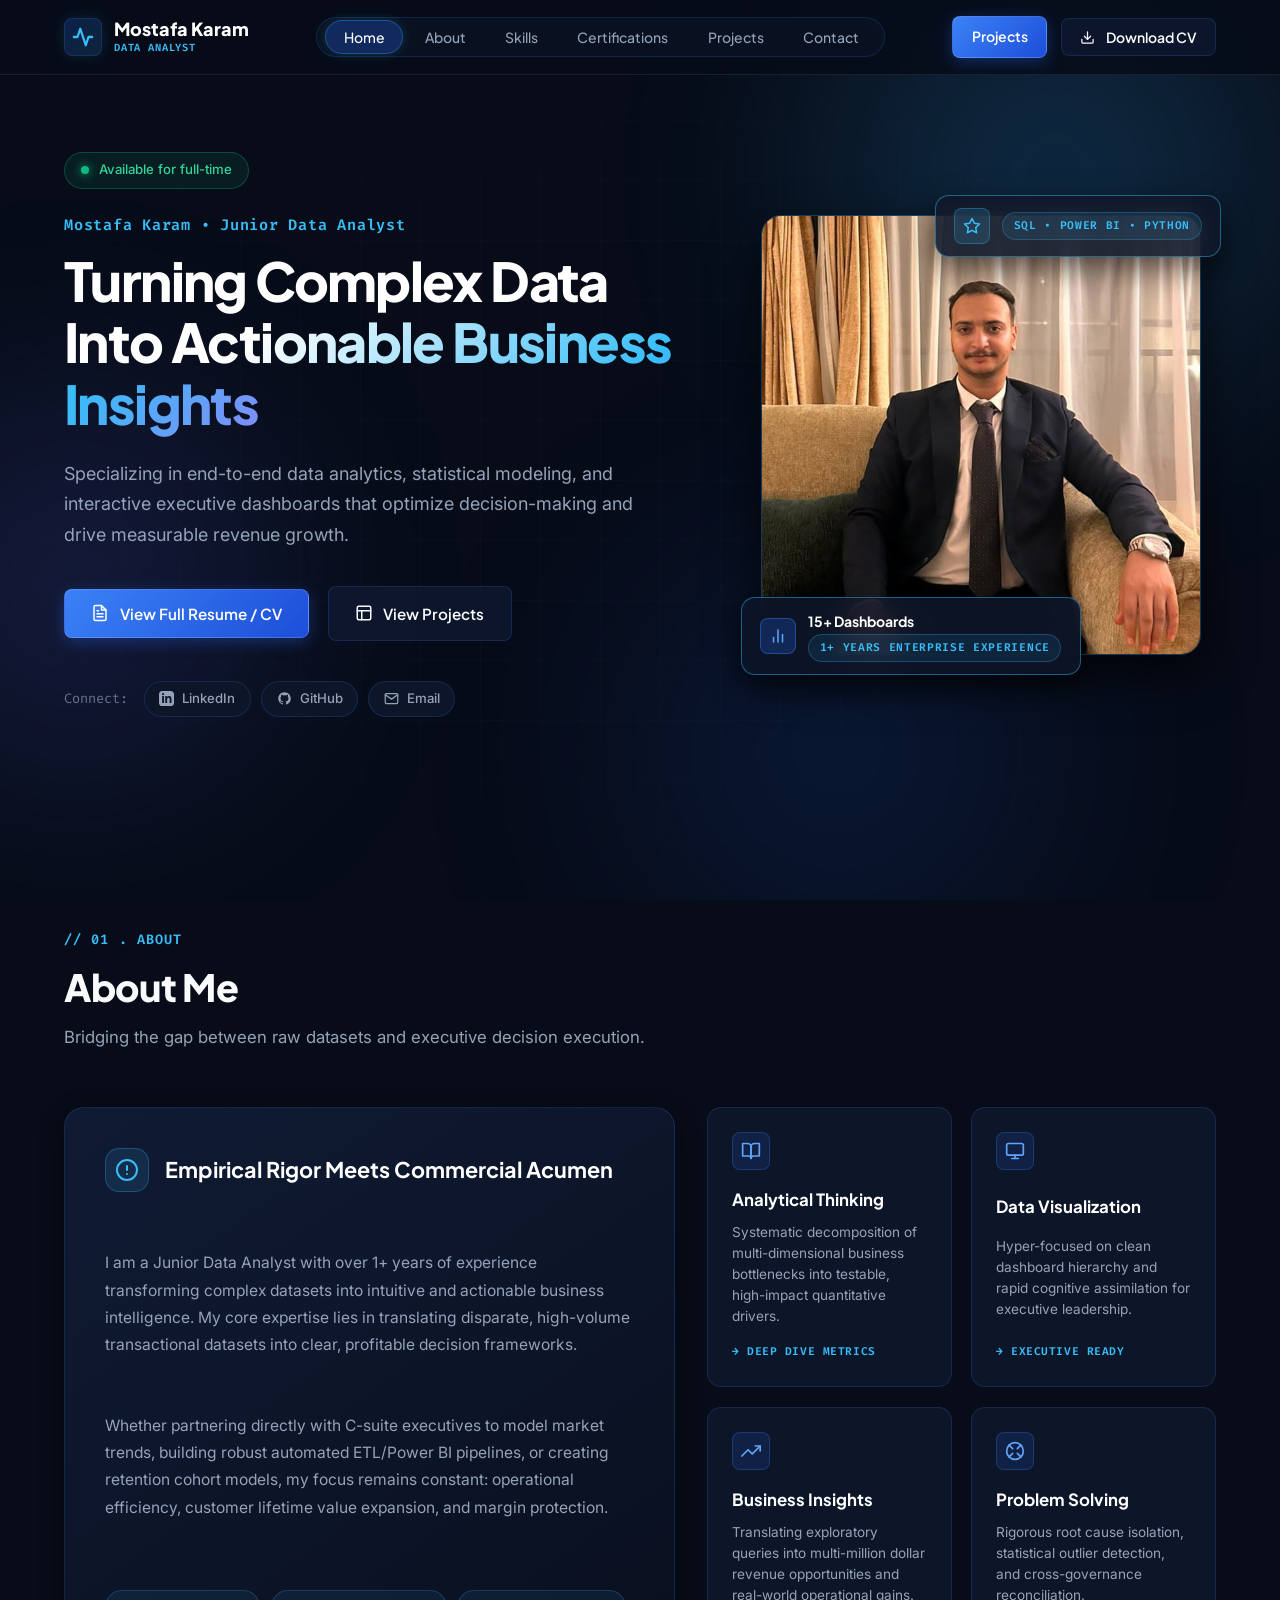
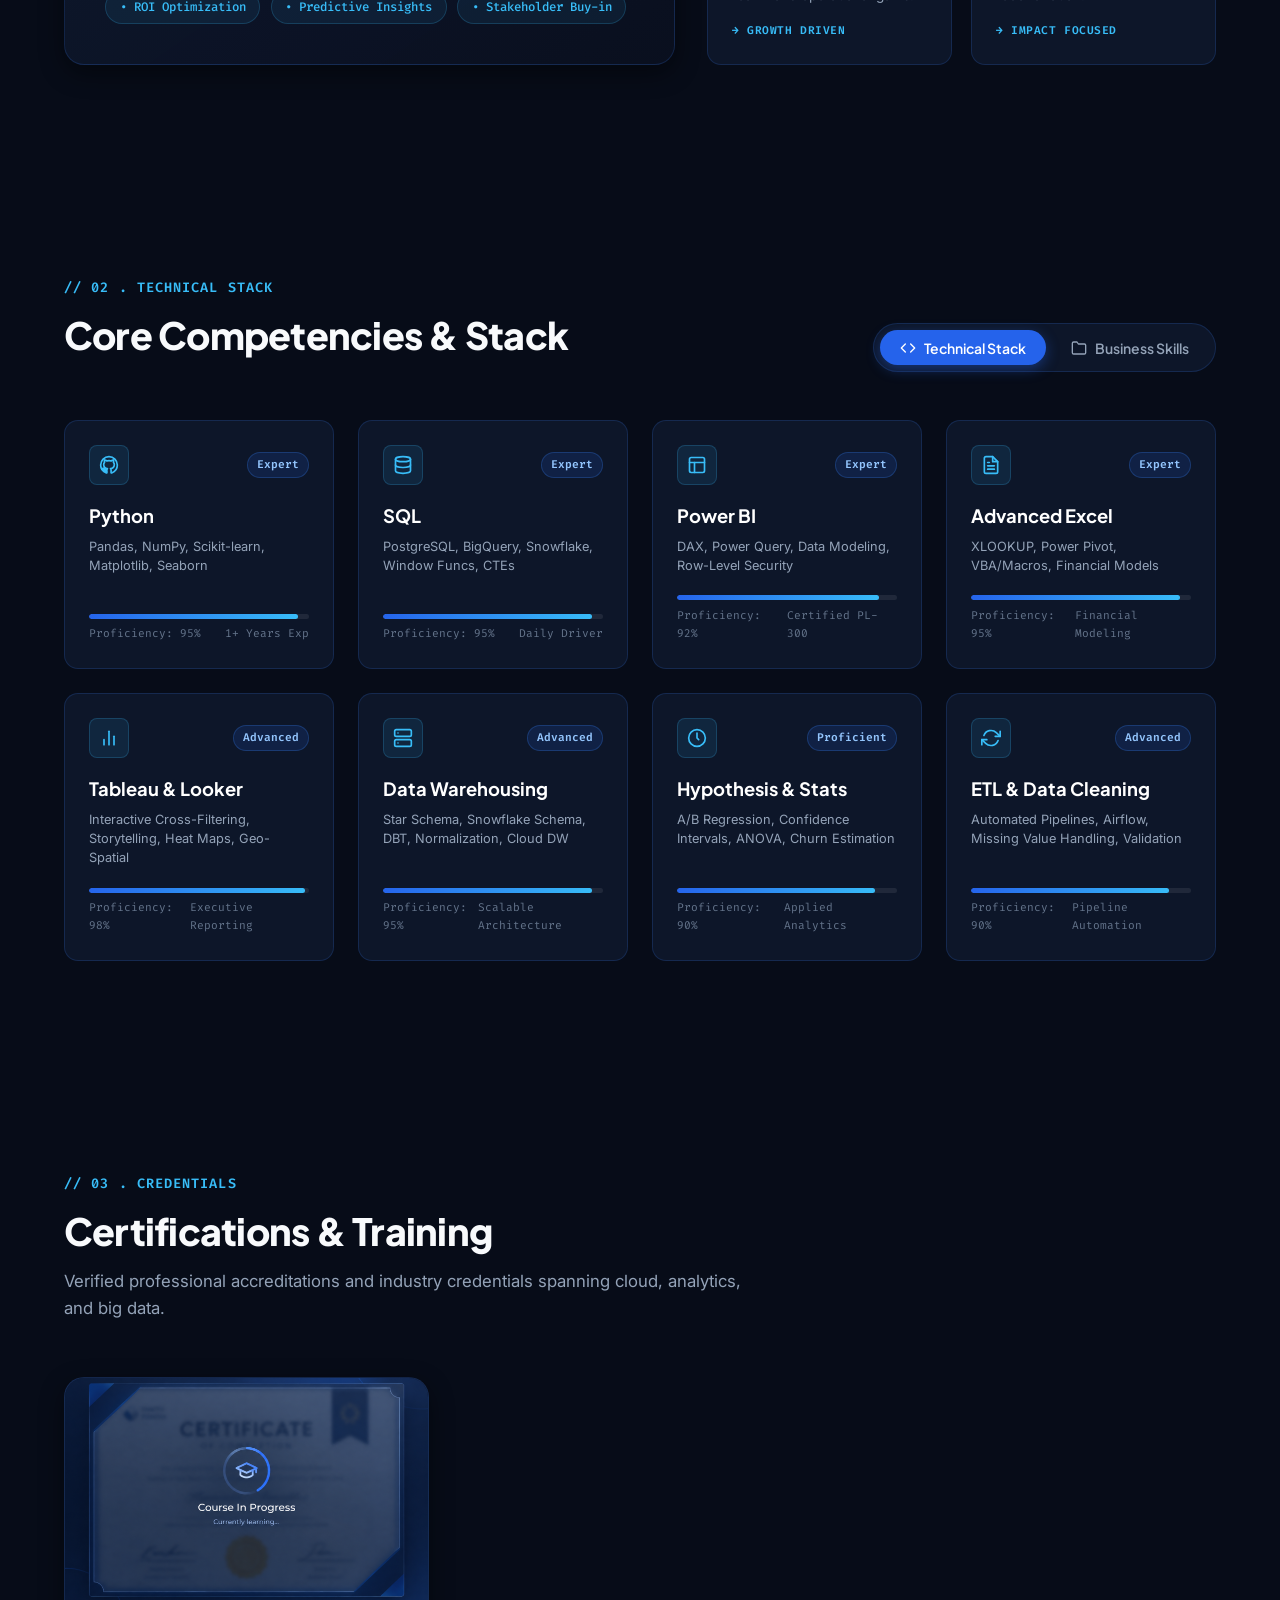
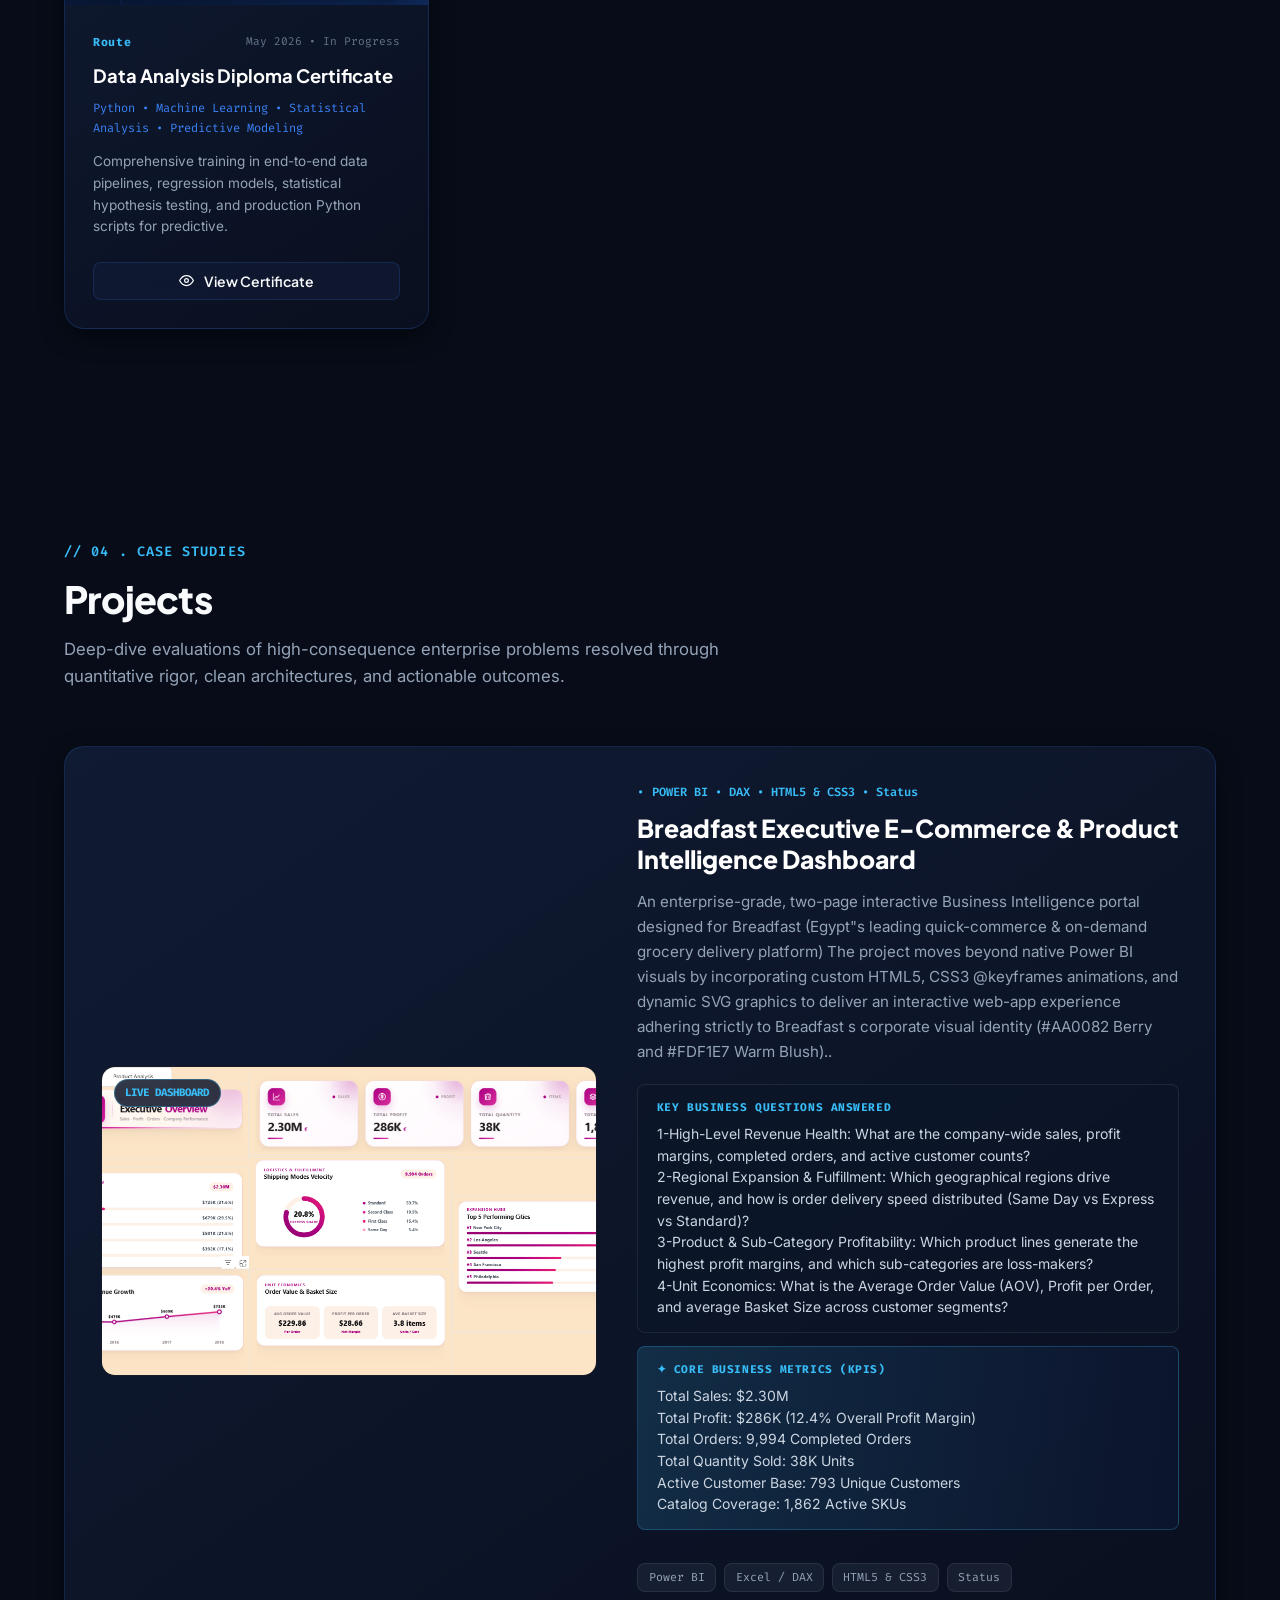
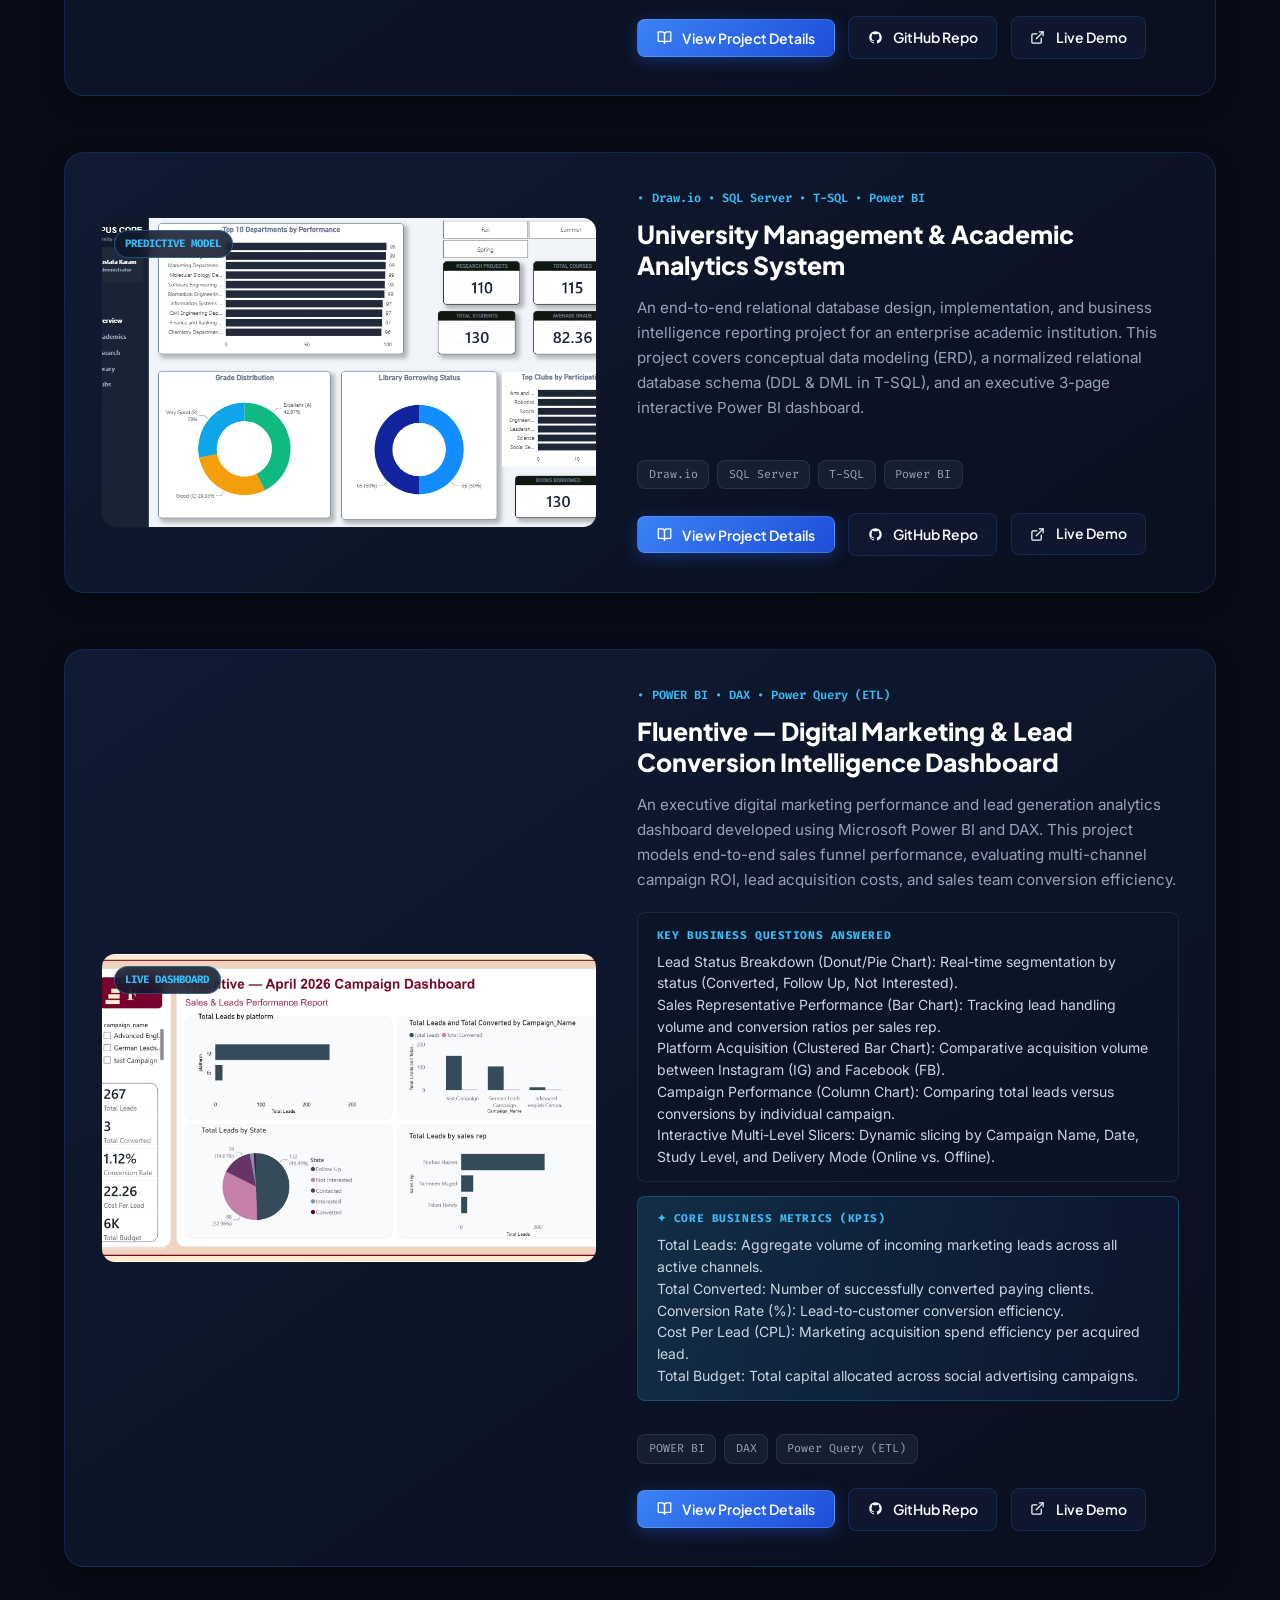
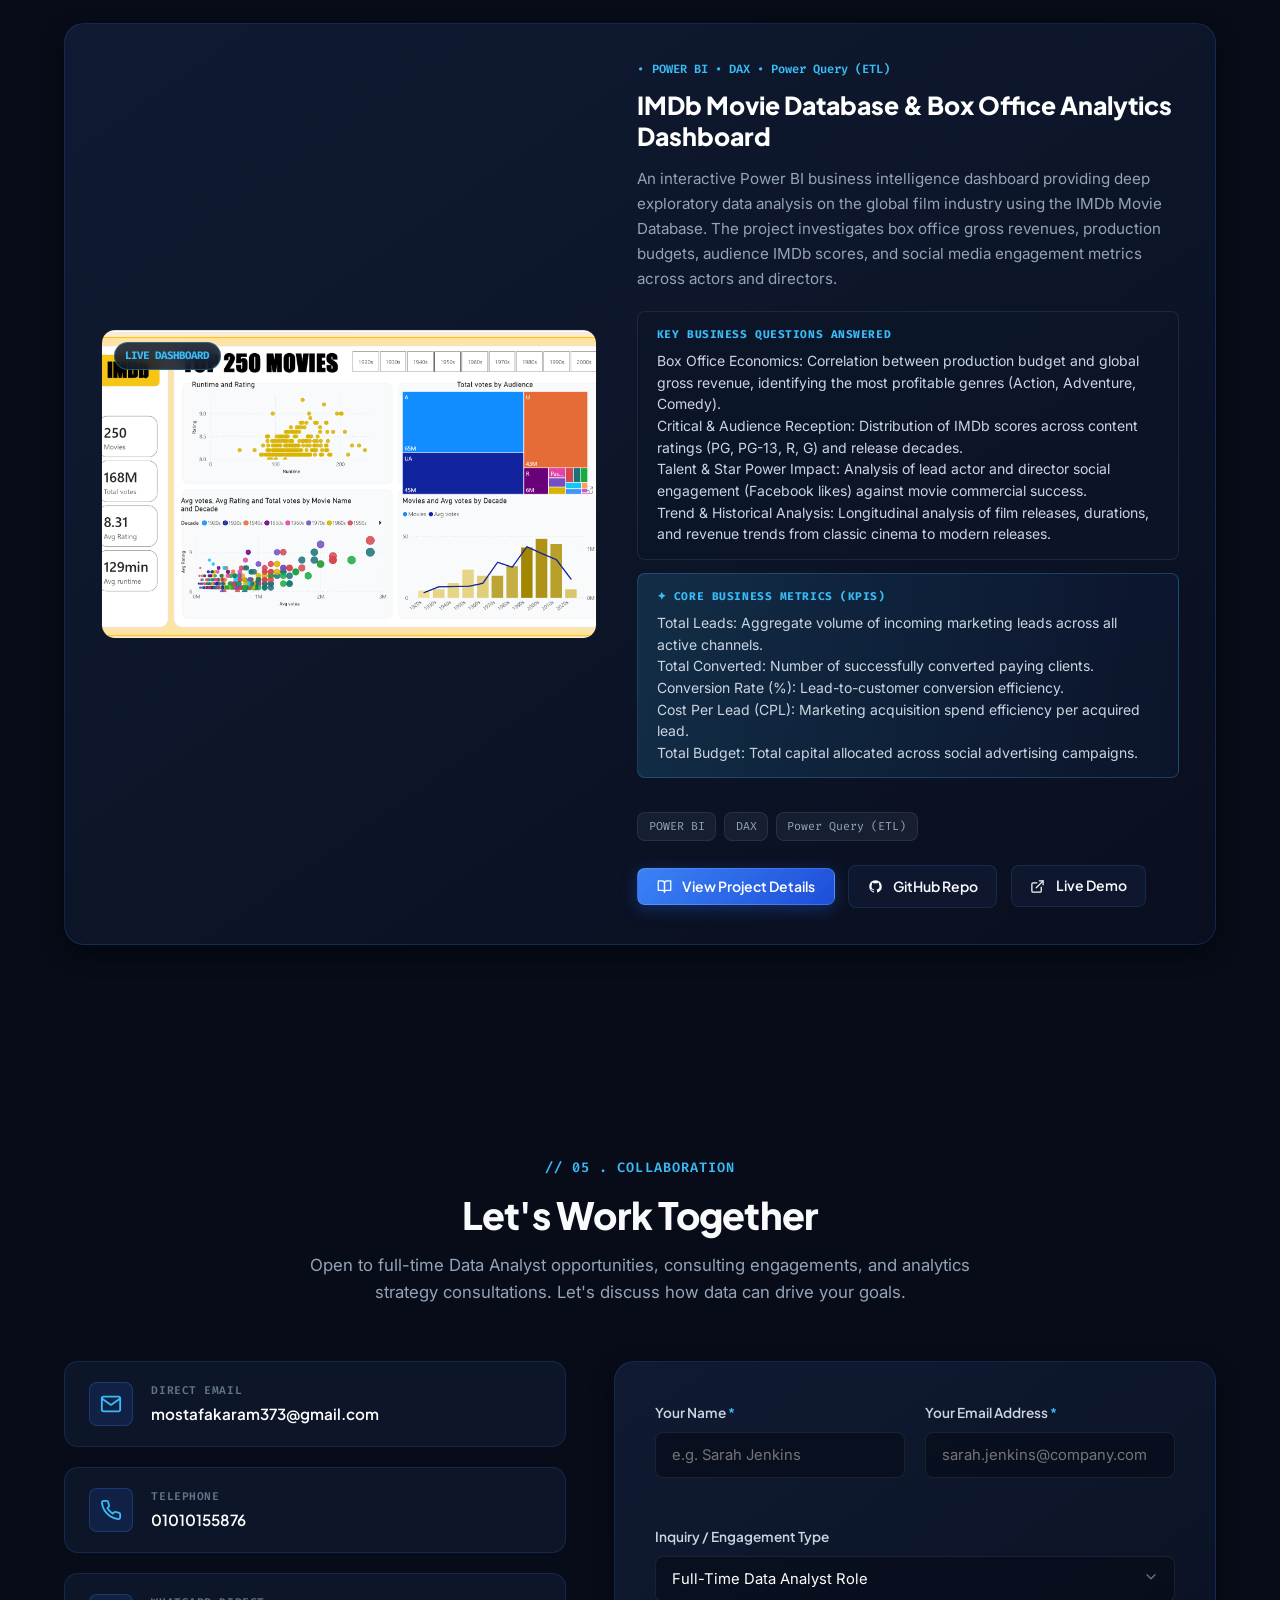
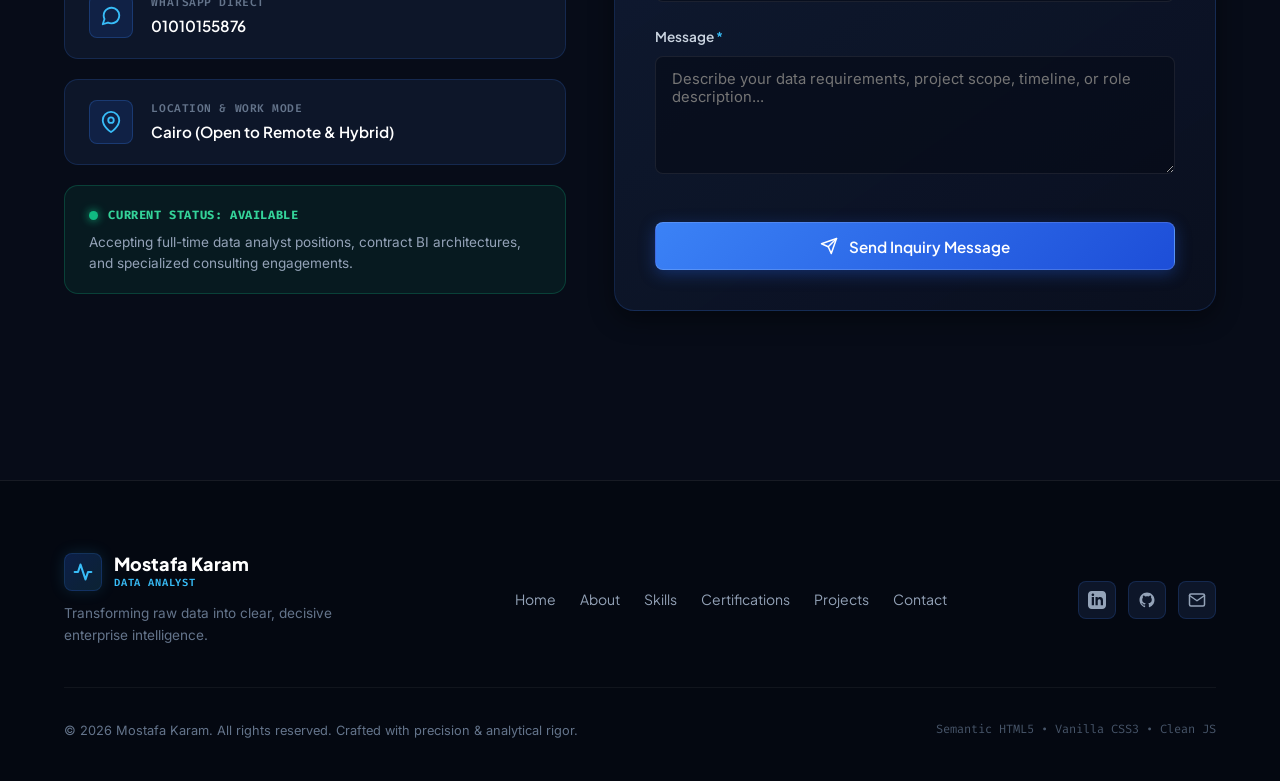
==== index.html @ 948a507c "Add files via upload" ====
<!DOCTYPE html>
<html lang="en">
<head>
  <meta charset="UTF-8">
  <meta name="viewport" content="width=device-width, initial-scale=1.0">
  <title>Mostafa Karam | Junior Data Analyst</title>
  <meta name="description" content="Portfolio of Mostafa Karam, Junior Data Analyst & BI Specialist. Turning complex datasets into actionable business insights, high-impact executive dashboards, and predictive models.">
  
  <!-- Google Fonts: Plus Jakarta Sans, Inter, Fira Code -->
  <link rel="preconnect" href="https://fonts.googleapis.com">
  <link rel="preconnect" href="https://fonts.gstatic.com" crossorigin>
  <link href="https://fonts.googleapis.com/css2?family=Fira+Code:wght@400;500;600&family=Inter:wght@300;400;500;600;700&family=Plus+Jakarta+Sans:wght@400;500;600;700;800&display=swap" rel="stylesheet">
  
  <!-- Main Stylesheet -->
  <link rel="stylesheet" href="style.css">
</head>
<body>

  <!-- Background Ambient Glows & Grid -->
  <div class="ambient-background" aria-hidden="true">
    <div class="glow-orb orb-1"></div>
    <div class="glow-orb orb-2"></div>
    <div class="glow-orb orb-3"></div>
    <div class="grid-overlay"></div>
  </div>

  <!-- Navigation Bar -->
  <header class="header" id="header">
    <div class="container nav-container">
      <a href="#home" class="logo" aria-label="Mostafa Karam Portfolio Home">
        <div class="logo-symbol">
          <svg width="22" height="22" viewBox="0 0 24 24" fill="none" stroke="currentColor" stroke-width="2.5" stroke-linecap="round" stroke-linejoin="round">
            <polyline points="22 12 18 12 15 21 9 3 6 12 2 12"></polyline>
          </svg>
        </div>
        <div class="logo-text">
          <span class="logo-name">Mostafa Karam</span>
          <span class="logo-badge">DATA ANALYST</span>
        </div>
      </a>

      <!-- Desktop Nav Links -->
      <nav class="nav-menu" id="navMenu">
        <ul class="nav-list">
          <li class="nav-item"><a href="#home" class="nav-link active">Home</a></li>
          <li class="nav-item"><a href="#about" class="nav-link">About</a></li>
          <li class="nav-item"><a href="#skills" class="nav-link">Skills</a></li>
          <li class="nav-item"><a href="#certifications" class="nav-link">Certifications</a></li>
          <li class="nav-item"><a href="#projects" class="nav-link">Projects</a></li>
          <li class="nav-item"><a href="#contact" class="nav-link">Contact</a></li>
        </ul>
      </nav>

      <!-- Nav CTA Actions -->
      <div class="nav-actions">
        <a href="#contact" class="btn btn-primary btn-sm">Projects</a>
        <button id="navCvBtn" class="btn btn-glass btn-sm" aria-label="View Resume">
          <svg width="15" height="15" viewBox="0 0 24 24" fill="none" stroke="currentColor" stroke-width="2" stroke-linecap="round" stroke-linejoin="round">
            <path d="M21 15v4a2 2 0 0 1-2 2H5a2 2 0 0 1-2-2v-4"></path>
            <polyline points="7 10 12 15 17 10"></polyline>
            <line x1="12" y1="15" x2="12" y2="3"></line>
          </svg>
          <span>Download CV</span>
        </button>

        <!-- Mobile Hamburger Button -->
        <button class="menu-toggle" id="menuToggle" aria-label="Toggle Navigation Menu">
          <span class="bar"></span>
          <span class="bar"></span>
          <span class="bar"></span>
        </button>
      </div>
    </div>
  </header>

  <main>
    <!-- ==================== HERO SECTION ==================== -->
    <section class="hero section" id="home">
      <div class="container hero-container">
        <!-- Hero Left Content -->
        <div class="hero-content reveal-element">
          <div class="hero-badge">
            <span class="badge-dot"></span>
            <span>Available for full-time</span>
          </div>

          <p class="hero-role">Mostafa Karam &bull; Junior Data Analyst </p>

          <h1 class="hero-title">
            Turning Complex Data Into <span class="gradient-text">Actionable Business Insights</span>
          </h1>

          <p class="hero-desc">
            Specializing in end-to-end data analytics, statistical modeling, and interactive executive dashboards that optimize decision-making and drive measurable revenue growth.
          </p>

          <div class="hero-actions">
            <button class="btn btn-primary" id="heroCvBtn">
              <svg width="18" height="18" viewBox="0 0 24 24" fill="none" stroke="currentColor" stroke-width="2" stroke-linecap="round" stroke-linejoin="round">
                <path d="M14 2H6a2 2 0 0 0-2 2v16a2 2 0 0 0 2 2h12a2 2 0 0 0 2-2V8z"></path>
                <polyline points="14 2 14 8 20 8"></polyline>
                <line x1="16" y1="13" x2="8" y2="13"></line>
                <line x1="16" y1="17" x2="8" y2="17"></line>
                <polyline points="10 9 9 9 8 9"></polyline>
              </svg>
              <span>View Full Resume / CV</span>
            </button>
            <a href="#projects" class="btn btn-glass">
              <svg width="18" height="18" viewBox="0 0 24 24" fill="none" stroke="currentColor" stroke-width="2" stroke-linecap="round" stroke-linejoin="round">
                <rect x="3" y="3" width="18" height="18" rx="2" ry="2"></rect>
                <line x1="3" y1="9" x2="21" y2="9"></line>
                <line x1="9" y1="21" x2="9" y2="9"></line>
              </svg>
              <span>View Projects</span>
            </a>
          </div>

          <div class="hero-social">
            <span class="social-label">Connect:</span>
            <div class="social-pills">
              <a href="https://www.linkedin.com/in/mostafa-karam-9b60a1437?utm_source=share_via&utm_content=profile&utm_medium=member_android" target="_blank" rel="noopener noreferrer" class="social-pill" aria-label="LinkedIn Profile">
                <svg width="15" height="15" viewBox="0 0 24 24" fill="currentColor">
                  <path d="M19 0h-14c-2.761 0-5 2.239-5 5v14c0 2.761 2.239 5 5 5h14c2.762 0 5-2.239 5-5v-14c0-2.761-2.238-5-5-5zm-11 19h-3v-11h3v11zm-1.5-12.268c-.966 0-1.75-.79-1.75-1.764s.784-1.764 1.75-1.764 1.75.79 1.75 1.764-.783 1.764-1.75 1.764zm13.5 12.268h-3v-5.604c0-3.368-4-3.113-4 0v5.604h-3v-11h3v1.765c1.396-2.586 7-2.777 7 2.476v6.759z"/>
                </svg>
                <span>LinkedIn</span>
              </a>
              <a href="https://github.com/mostafakaram893" target="_blank" rel="noopener noreferrer" class="social-pill" aria-label="GitHub Profile">
                <svg width="15" height="15" viewBox="0 0 24 24" fill="currentColor">
                  <path fill-rule="evenodd" clip-rule="evenodd" d="M12 2C6.477 2 2 6.484 2 12.017c0 4.425 2.865 8.18 6.839 9.504.5.092.682-.217.682-.483 0-.237-.008-.868-.013-1.703-2.782.605-3.369-1.343-3.369-1.343-.454-1.158-1.11-1.466-1.11-1.466-.908-.62.069-.608.069-.608 1.003.07 1.53 1.032 1.53 1.032.892 1.53 2.341 1.088 2.91.832.092-.647.35-1.088.636-1.338-2.22-.253-4.555-1.113-4.555-4.951 0-1.093.39-1.988 1.029-2.688-.103-.253-.446-1.272.098-2.65 0 0 .84-.27 2.75 1.026A9.564 9.564 0 0112 6.844c.85.004 1.705.115 2.504.337 1.909-1.296 2.747-1.027 2.747-1.027.546 1.379.202 2.398.1 2.651.64.7 1.028 1.595 1.028 2.688 0 3.848-2.339 4.695-4.566 4.943.359.309.678.92.678 1.855 0 1.338-.012 2.419-.012 2.747 0 .268.18.58.688.482A10.019 10.019 0 0022 12.017C22 6.484 17.522 2 12 2z"/>
                </svg>
                <span>GitHub</span>
              </a>
              <a href="mostafakaram373@gmail.com" class="social-pill" aria-label="Send Email">
                <svg width="15" height="15" viewBox="0 0 24 24" fill="none" stroke="currentColor" stroke-width="2" stroke-linecap="round" stroke-linejoin="round">
                  <path d="M4 4h16c1.1 0 2 .9 2 2v12c0 1.1-.9 2-2 2H4c-1.1 0-2-.9-2-2V6c0-1.1.9-2 2-2z"></path>
                  <polyline points="22,6 12,13 2,6"></polyline>
                </svg>
                <span>Email</span>
              </a>
            </div>
          </div>
        </div>

        <!-- Hero Right Visual -->
        <div class="hero-visual reveal-element delay-1">
          <div class="image-wrapper">
            <div class="image-glow"></div>
            <img src="./assets/images/profile.jpeg" alt="Mostafa Karam - Junior Data Analyst" class="hero-photo" loading="eager">
            
            <!-- Floating Pill Badge 1 (Top-Right) -->
            <div class="floating-badge badge-top-right">
              <div class="badge-icon">
                <svg width="18" height="18" viewBox="0 0 24 24" fill="none" stroke="currentColor" stroke-width="2" stroke-linecap="round" stroke-linejoin="round">
                  <polygon points="12 2 15.09 8.26 22 9.27 17 14.14 18.18 21.02 12 17.77 5.82 21.02 7 14.14 2 9.27 8.91 8.26 12 2"></polygon>
                </svg>
              </div>
              <div class="badge-text">
                <span class="badge-tag">SQL &bull; POWER BI &bull; PYTHON</span>
              </div>
            </div>

            <!-- Floating Pill Badge 2 (Bottom-Left) -->
            <div class="floating-badge badge-bottom-left">
              <div class="badge-icon blue-glow">
                <svg width="18" height="18" viewBox="0 0 24 24" fill="none" stroke="currentColor" stroke-width="2" stroke-linecap="round" stroke-linejoin="round">
                  <line x1="18" y1="20" x2="18" y2="10"></line>
                  <line x1="12" y1="20" x2="12" y2="4"></line>
                  <line x1="6" y1="20" x2="6" y2="14"></line>
                </svg>
              </div>
              <div class="badge-text">
                <span class="badge-val">15+ Dashboards</span>
                <span class="badge-tag">1+ Years Enterprise Experience</span>
              </div>
            </div>
          </div>
        </div>
      </div>
    </section>

    <!-- ==================== ABOUT SECTION ==================== -->
    <section class="about section" id="about">
      <div class="container">
        <!-- Section Header -->
        <div class="section-header reveal-element">
          <span class="section-tag">// 01 . ABOUT</span>
          <h2 class="section-title">About Me</h2>
          <p class="section-subtitle">Bridging the gap between raw datasets and executive decision execution.</p>
        </div>

        <div class="about-grid">
          <!-- Main Narrative Feature Card -->
          <div class="about-card main-about-card reveal-element">
            <div class="card-icon-header">
              <div class="icon-box">
                <svg width="24" height="24" viewBox="0 0 24 24" fill="none" stroke="currentColor" stroke-width="2" stroke-linecap="round" stroke-linejoin="round">
                  <circle cx="12" cy="12" r="10"></circle>
                  <line x1="12" y1="8" x2="12" y2="12"></line>
                  <line x1="12" y1="16" x2="12.01" y2="16"></line>
                </svg>
              </div>
              <h3 class="card-title">Empirical Rigor Meets Commercial Acumen</h3>
            </div>
            
            <p class="about-text">
              I am a Junior Data Analyst with over 1+ years of experience transforming complex datasets into intuitive and actionable business intelligence. My core expertise lies in translating disparate, high-volume transactional datasets into clear, profitable decision frameworks.
            </p>
            <p class="about-text">
              Whether partnering directly with C-suite executives to model market trends, building robust automated ETL/Power BI pipelines, or creating retention cohort models, my focus remains constant: operational efficiency, customer lifetime value expansion, and margin protection.
            </p>

            <div class="pill-tags-row">
              <span class="mini-pill">&bull; ROI Optimization</span>
              <span class="mini-pill">&bull; Predictive Insights</span>
              <span class="mini-pill">&bull; Stakeholder Buy-in</span>
            </div>
          </div>

          <!-- 4 Pillars Compact Cards (2x2 Grid) -->
          <div class="pillars-grid">
            <!-- Pillar 1 -->
            <div class="about-pillar-card reveal-element delay-1">
              <div class="pillar-icon">
                <svg width="20" height="20" viewBox="0 0 24 24" fill="none" stroke="currentColor" stroke-width="2" stroke-linecap="round" stroke-linejoin="round">
                  <path d="M2 3h6a4 4 0 0 1 4 4v14a3 3 0 0 0-3-3H2z"></path>
                  <path d="M22 3h-6a4 4 0 0 0-4 4v14a3 3 0 0 1 3-3h7z"></path>
                </svg>
              </div>
              <h4 class="pillar-title">Analytical Thinking</h4>
              <p class="pillar-desc">Systematic decomposition of multi-dimensional business bottlenecks into testable, high-impact quantitative drivers.</p>
              <span class="pillar-footer">&rarr; DEEP DIVE METRICS</span>
            </div>

            <!-- Pillar 2 -->
            <div class="about-pillar-card reveal-element delay-2">
              <div class="pillar-icon">
                <svg width="20" height="20" viewBox="0 0 24 24" fill="none" stroke="currentColor" stroke-width="2" stroke-linecap="round" stroke-linejoin="round">
                  <rect x="2" y="3" width="20" height="14" rx="2" ry="2"></rect>
                  <line x1="8" y1="21" x2="16" y2="21"></line>
                  <line x1="12" y1="17" x2="12" y2="21"></line>
                </svg>
              </div>
              <h4 class="pillar-title">Data Visualization</h4>
              <p class="pillar-desc">Hyper-focused on clean dashboard hierarchy and rapid cognitive assimilation for executive leadership.</p>
              <span class="pillar-footer">&rarr; EXECUTIVE READY</span>
            </div>

            <!-- Pillar 3 -->
            <div class="about-pillar-card reveal-element delay-1">
              <div class="pillar-icon">
                <svg width="20" height="20" viewBox="0 0 24 24" fill="none" stroke="currentColor" stroke-width="2" stroke-linecap="round" stroke-linejoin="round">
                  <polyline points="23 6 13.5 15.5 8.5 10.5 1 18"></polyline>
                  <polyline points="17 6 23 6 23 12"></polyline>
                </svg>
              </div>
              <h4 class="pillar-title">Business Insights</h4>
              <p class="pillar-desc">Translating exploratory queries into multi-million dollar revenue opportunities and real-world operational gains.</p>
              <span class="pillar-footer">&rarr; GROWTH DRIVEN</span>
            </div>

            <!-- Pillar 4 -->
            <div class="about-pillar-card reveal-element delay-2">
              <div class="pillar-icon">
                <svg width="20" height="20" viewBox="0 0 24 24" fill="none" stroke="currentColor" stroke-width="2" stroke-linecap="round" stroke-linejoin="round">
                  <circle cx="12" cy="12" r="10"></circle>
                  <path d="m4.93 4.93 4.24 4.24"></path>
                  <path d="m14.83 9.17 4.24-4.24"></path>
                  <path d="m14.83 14.83 4.24 4.24"></path>
                  <path d="m9.17 14.83-4.24 4.24"></path>
                </svg>
              </div>
              <h4 class="pillar-title">Problem Solving</h4>
              <p class="pillar-desc">Rigorous root cause isolation, statistical outlier detection, and cross-governance reconciliation.</p>
              <span class="pillar-footer">&rarr; IMPACT FOCUSED</span>
            </div>
          </div>
        </div>
      </div>
    </section>

    <!-- ==================== SKILLS & STACK SECTION ==================== -->
    <section class="skills section" id="skills">
      <div class="container">
        <!-- Section Header with Toggle Tabs -->
        <div class="skills-header-row reveal-element">
          <div class="section-header-left">
            <span class="section-tag">// 02 . TECHNICAL STACK</span>
            <h2 class="section-title">Core Competencies &amp; Stack</h2>
          </div>

          <!-- Interactive Tab Controls -->
          <div class="skill-tabs-container">
            <button class="skill-tab active" id="tabTechnical" data-tab="technical">
              <svg width="16" height="16" viewBox="0 0 24 24" fill="none" stroke="currentColor" stroke-width="2" stroke-linecap="round" stroke-linejoin="round">
                <polyline points="16 18 22 12 16 6"></polyline>
                <polyline points="8 6 2 12 8 18"></polyline>
              </svg>
              <span>Technical Stack</span>
            </button>
            <button class="skill-tab" id="tabBusiness" data-tab="business">
              <svg width="16" height="16" viewBox="0 0 24 24" fill="none" stroke="currentColor" stroke-width="2" stroke-linecap="round" stroke-linejoin="round">
                <path d="M22 19a2 2 0 0 1-2 2H4a2 2 0 0 1-2-2V5a2 2 0 0 1 2-2h5l2 3h9a2 2 0 0 1 2 2z"></path>
              </svg>
              <span>Business Skills</span>
            </button>
          </div>
        </div>

        <!-- Dynamic Skills Grid (Rendered via JS for easy editing) -->
        <div class="skills-grid" id="skillsContainer">
          <!-- Populated by script.js -->
        </div>
      </div>
    </section>

    <!-- ==================== CERTIFICATIONS SECTION ==================== -->
    <section class="certifications section" id="certifications">
      <div class="container">
        <!-- Section Header -->
        <div class="section-header reveal-element">
          <span class="section-tag">// 03 . CREDENTIALS</span>
          <h2 class="section-title">Certifications &amp; Training</h2>
          <p class="section-subtitle">Verified professional accreditations and industry credentials spanning cloud, analytics, and big data.</p>
        </div>

        <!-- 3 Certifications Cards Grid -->
        <div class="certs-grid" id="certsContainer">
          <!-- Populated by script.js -->
        </div>
      </div>
    </section>

    <!-- ==================== PROJECTS SECTION ==================== -->
    <section class="projects section" id="projects">
      <div class="container">
        <!-- Section Header -->
        <div class="section-header reveal-element">
          <span class="section-tag">// 04 . CASE STUDIES</span>
          <h2 class="section-title">Projects</h2>
          <p class="section-subtitle">Deep-dive evaluations of high-consequence enterprise problems resolved through quantitative rigor, clean architectures, and actionable outcomes.</p>
        </div>

        <!-- Stacked Case Studies List -->
        <div class="projects-list" id="projectsContainer">
          <!-- Populated by script.js -->
        </div>
      </div>
    </section>

    <!-- ==================== CONTACT SECTION ==================== -->
    <section class="contact section" id="contact">
      <div class="container">
        <!-- Section Header -->
        <div class="section-header reveal-element text-center">
          <span class="section-tag">// 05 . COLLABORATION</span>
          <h2 class="section-title">Let's Work Together</h2>
          <p class="section-subtitle">Open to full-time Data Analyst opportunities, consulting engagements, and analytics strategy consultations. Let's discuss how data can drive your goals.</p>
        </div>

        <div class="contact-layout">
          <!-- Left Contact Info Cards -->
          <div class="contact-info-col reveal-element">
            <!-- Direct Email -->
            <a href="mostafakaram373@gmail.com." class="contact-info-card">
              <div class="contact-card-icon">
                <svg width="22" height="22" viewBox="0 0 24 24" fill="none" stroke="currentColor" stroke-width="2" stroke-linecap="round" stroke-linejoin="round">
                  <path d="M4 4h16c1.1 0 2 .9 2 2v12c0 1.1-.9 2-2 2H4c-1.1 0-2-.9-2-2V6c0-1.1.9-2 2-2z"></path>
                  <polyline points="22,6 12,13 2,6"></polyline>
                </svg>
              </div>
              <div class="contact-card-details">
                <span class="contact-card-label">DIRECT EMAIL</span>
                <span class="contact-card-val">mostafakaram373@gmail.com</span>
              </div>
            </a>

            <!-- Phone -->
            <a href="tel:01010155876" class="contact-info-card">
              <div class="contact-card-icon">
                <svg width="22" height="22" viewBox="0 0 24 24" fill="none" stroke="currentColor" stroke-width="2" stroke-linecap="round" stroke-linejoin="round">
                  <path d="M22 16.92v3a2 2 0 0 1-2.18 2 19.79 19.79 0 0 1-8.63-3.07 19.5 19.5 0 0 1-6-6 19.79 19.79 0 0 1-3.07-8.67A2 2 0 0 1 4.11 2h3a2 2 0 0 1 2 1.72 12.84 12.84 0 0 0 .7 2.81 2 2 0 0 1-.45 2.11L8.09 9.91a16 16 0 0 0 6 6l1.27-1.27a2 2 0 0 1 2.11-.45 12.84 12.84 0 0 0 2.81.7A2 2 0 0 1 22 16.92z"></path>
                </svg>
              </div>
              <div class="contact-card-details">
                <span class="contact-card-label">TELEPHONE</span>
                <span class="contact-card-val">01010155876</span>
              </div>
            </a>

            <!-- WhatsApp -->
            <a href="https://wa.me/01010155876" target="_blank" rel="noopener noreferrer" class="contact-info-card">
              <div class="contact-card-icon">
                <svg width="22" height="22" viewBox="0 0 24 24" fill="none" stroke="currentColor" stroke-width="2" stroke-linecap="round" stroke-linejoin="round">
                  <path d="M21 11.5a8.38 8.38 0 0 1-.9 3.8 8.5 8.5 0 0 1-7.6 4.7 8.38 8.38 0 0 1-3.8-.9L3 21l1.9-5.7a8.38 8.38 0 0 1-.9-3.8 8.5 8.5 0 0 1 4.7-7.6 8.38 8.38 0 0 1 3.8-.9h.5a8.48 8.48 0 0 1 8 8v.5z"></path>
                </svg>
              </div>
              <div class="contact-card-details">
                <span class="contact-card-label">WHATSAPP DIRECT</span>
                <span class="contact-card-val">01010155876</span>
              </div>
            </a>

            <!-- Location -->
            <div class="contact-info-card">
              <div class="contact-card-icon">
                <svg width="22" height="22" viewBox="0 0 24 24" fill="none" stroke="currentColor" stroke-width="2" stroke-linecap="round" stroke-linejoin="round">
                  <path d="M21 10c0 7-9 13-9 13s-9-6-9-13a9 9 0 0 1 18 0z"></path>
                  <circle cx="12" cy="10" r="3"></circle>
                </svg>
              </div>
              <div class="contact-card-details">
                <span class="contact-card-label">LOCATION &amp; WORK MODE</span>
                <span class="contact-card-val">Cairo (Open to Remote &amp; Hybrid)</span>
              </div>
            </div>

            <!-- Availability Status Card -->
            <div class="availability-card">
              <div class="avail-status">
                <span class="status-indicator-dot"></span>
                <span class="avail-title">CURRENT STATUS: AVAILABLE</span>
              </div>
              <p class="avail-desc">Accepting full-time data analyst positions, contract BI architectures, and specialized consulting engagements.</p>
            </div>
          </div>

          <!-- Right Contact Form -->
          <div class="contact-form-col reveal-element delay-1">
            <form id="contactForm" class="contact-form" novalidate>
              <div class="form-row">
                <div class="form-group">
                  <label for="userName">Your Name <span class="req">*</span></label>
                  <input type="text" id="userName" name="name" class="form-control" placeholder="e.g. Sarah Jenkins" required>
                  <span class="form-error" id="nameError"></span>
                </div>
                <div class="form-group">
                  <label for="userEmail">Your Email Address <span class="req">*</span></label>
                  <input type="email" id="userEmail" name="email" class="form-control" placeholder="sarah.jenkins@company.com" required>
                  <span class="form-error" id="emailError"></span>
                </div>
              </div>

              <div class="form-group">
                <label for="inquiryType">Inquiry / Engagement Type</label>
                <div class="select-wrapper">
                  <select id="inquiryType" name="inquiryType" class="form-control">
                    <option value="Full-Time Employment">Full-Time Data Analyst Role</option>
                    <option value="BI Dashboard Project">BI Dashboard &amp; Reporting Project</option>
                    <option value="Contract Consulting">Analytics Consulting &amp; Modeling</option>
                    <option value="Data Pipeline Audit">ETL / SQL Pipeline Optimization</option>
                    <option value="Other Inquiry">Other Inquiry</option>
                  </select>
                  <div class="select-arrow">
                    <svg width="16" height="16" viewBox="0 0 24 24" fill="none" stroke="currentColor" stroke-width="2" stroke-linecap="round" stroke-linejoin="round">
                      <polyline points="6 9 12 15 18 9"></polyline>
                    </svg>
                  </div>
                </div>
              </div>

              <div class="form-group">
                <label for="userMessage">Message <span class="req">*</span></label>
                <textarea id="userMessage" name="message" rows="5" class="form-control" placeholder="Describe your data requirements, project scope, timeline, or role description..." required></textarea>
                <span class="form-error" id="messageError"></span>
              </div>

              <button type="submit" class="btn btn-primary btn-block" id="submitBtn">
                <svg width="18" height="18" viewBox="0 0 24 24" fill="none" stroke="currentColor" stroke-width="2" stroke-linecap="round" stroke-linejoin="round">
                  <line x1="22" y1="2" x2="11" y2="13"></line>
                  <polygon points="22 2 15 22 11 13 2 9 22 2"></polygon>
                </svg>
                <span>Send Inquiry Message</span>
              </button>
            </form>
          </div>
        </div>
      </div>
    </section>
  </main>

  <!-- ==================== FOOTER ==================== -->
  <footer class="footer">
    <div class="container footer-container">
      <div class="footer-top">
        <div class="footer-brand">
          <a href="#home" class="logo">
            <div class="logo-symbol">
              <svg width="20" height="20" viewBox="0 0 24 24" fill="none" stroke="currentColor" stroke-width="2.5" stroke-linecap="round" stroke-linejoin="round">
                <polyline points="22 12 18 12 15 21 9 3 6 12 2 12"></polyline>
              </svg>
            </div>
            <div class="logo-text">
              <span class="logo-name">Mostafa Karam</span>
              <span class="logo-badge">DATA ANALYST</span>
            </div>
          </a>
          <p class="footer-tagline">Transforming raw data into clear, decisive enterprise intelligence.</p>
        </div>

        <nav class="footer-nav">
          <a href="#home">Home</a>
          <a href="#about">About</a>
          <a href="#skills">Skills</a>
          <a href="#certifications">Certifications</a>
          <a href="#projects">Projects</a>
          <a href="#contact">Contact</a>
        </nav>

        <div class="footer-social">
          <a href="https://www.linkedin.com/in/mostafa-karam-9b60a1437?utm_source=share_via&utm_content=profile&utm_medium=member_android" target="_blank" rel="noopener noreferrer" class="footer-social-link" aria-label="LinkedIn">
            <svg width="18" height="18" viewBox="0 0 24 24" fill="currentColor">
              <path d="M19 0h-14c-2.761 0-5 2.239-5 5v14c0 2.761 2.239 5 5 5h14c2.762 0 5-2.239 5-5v-14c0-2.761-2.238-5-5-5zm-11 19h-3v-11h3v11zm-1.5-12.268c-.966 0-1.75-.79-1.75-1.764s.784-1.764 1.75-1.764 1.75.79 1.75 1.764-.783 1.764-1.75 1.764zm13.5 12.268h-3v-5.604c0-3.368-4-3.113-4 0v5.604h-3v-11h3v1.765c1.396-2.586 7-2.777 7 2.476v6.759z"/>
            </svg>
          </a>
          <a href="https://github.com/mostafakaram893" target="_blank" rel="noopener noreferrer" class="footer-social-link" aria-label="GitHub">
            <svg width="18" height="18" viewBox="0 0 24 24" fill="currentColor">
              <path fill-rule="evenodd" clip-rule="evenodd" d="M12 2C6.477 2 2 6.484 2 12.017c0 4.425 2.865 8.18 6.839 9.504.5.092.682-.217.682-.483 0-.237-.008-.868-.013-1.703-2.782.605-3.369-1.343-3.369-1.343-.454-1.158-1.11-1.466-1.11-1.466-.908-.62.069-.608.069-.608 1.003.07 1.53 1.032 1.53 1.032.892 1.53 2.341 1.088 2.91.832.092-.647.35-1.088.636-1.338-2.22-.253-4.555-1.113-4.555-4.951 0-1.093.39-1.988 1.029-2.688-.103-.253-.446-1.272.098-2.65 0 0 .84-.27 2.75 1.026A9.564 9.564 0 0112 6.844c.85.004 1.705.115 2.504.337 1.909-1.296 2.747-1.027 2.747-1.027.546 1.379.202 2.398.1 2.651.64.7 1.028 1.595 1.028 2.688 0 3.848-2.339 4.695-4.566 4.943.359.309.678.92.678 1.855 0 1.338-.012 2.419-.012 2.747 0 .268.18.58.688.482A10.019 10.019 0 0022 12.017C22 6.484 17.522 2 12 2z"/>
            </svg>
          </a>
          <a href="mostafakaram373@gmail.com.com" class="footer-social-link" aria-label="Email">
            <svg width="18" height="18" viewBox="0 0 24 24" fill="none" stroke="currentColor" stroke-width="2" stroke-linecap="round" stroke-linejoin="round">
              <path d="M4 4h16c1.1 0 2 .9 2 2v12c0 1.1-.9 2-2 2H4c-1.1 0-2-.9-2-2V6c0-1.1.9-2 2-2z"></path>
              <polyline points="22,6 12,13 2,6"></polyline>
            </svg>
          </a>
        </div>
      </div>

      <div class="footer-bottom">
        <p>&copy; 2026 Mostafa Karam. All rights reserved. Crafted with precision &amp; analytical rigor.</p>
        <p class="footer-built">Semantic HTML5 &bull; Vanilla CSS3 &bull; Clean JS</p>
      </div>
    </div>
  </footer>

  <!-- ==================== CERTIFICATE LIGHTBOX MODAL ==================== -->
  <div class="modal-backdrop" id="certModal" aria-hidden="true" role="dialog" aria-labelledby="certModalTitle">
    <div class="modal-dialog cert-modal-dialog">
      <button class="modal-close-btn" id="closeCertModal" aria-label="Close certificate modal">
        <svg width="22" height="22" viewBox="0 0 24 24" fill="none" stroke="currentColor" stroke-width="2" stroke-linecap="round" stroke-linejoin="round">
          <line x1="18" y1="6" x2="6" y2="18"></line>
          <line x1="6" y1="6" x2="18" y2="18"></line>
        </svg>
      </button>
      <div class="modal-body cert-modal-body">
        <div class="cert-modal-image-col">
          <img src="" alt="Certificate Document" id="modalCertImg" class="modal-cert-image">
        </div>
        <div class="cert-modal-details-col">
          <span class="badge-tag" id="modalCertIssuer">ISSUER</span>
          <h3 class="modal-cert-title" id="certModalTitle">Certificate Title</h3>
          <p class="modal-cert-date" id="modalCertDate">Issued Date</p>
          <div class="modal-cert-divider"></div>
          <p class="modal-cert-desc" id="modalCertDesc">Certificate description details.</p>
          <div class="modal-cert-skills" id="modalCertSkills"></div>
          <div class="modal-cert-actions">
            <a href="#" target="_blank" rel="noopener noreferrer" class="btn btn-primary btn-sm" id="modalCertVerifyLink">
              <svg width="15" height="15" viewBox="0 0 24 24" fill="none" stroke="currentColor" stroke-width="2" stroke-linecap="round" stroke-linejoin="round">
                <path d="M18 13v6a2 2 0 0 1-2 2H5a2 2 0 0 1-2-2V8a2 2 0 0 1 2-2h6"></path>
                <polyline points="15 3 21 3 21 9"></polyline>
                <line x1="10" y1="14" x2="21" y2="3"></line>
              </svg>
              <span>Verify Official Credential</span>
            </a>
          </div>
        </div>
      </div>
    </div>
  </div>

  <!-- ==================== PROJECT DETAILS CASE STUDY MODAL ==================== -->
  <div class="modal-backdrop" id="projectModal" aria-hidden="true" role="dialog" aria-labelledby="projectModalTitle">
    <div class="modal-dialog project-modal-dialog">
      <button class="modal-close-btn" id="closeProjectModal" aria-label="Close project modal">
        <svg width="22" height="22" viewBox="0 0 24 24" fill="none" stroke="currentColor" stroke-width="2" stroke-linecap="round" stroke-linejoin="round">
          <line x1="18" y1="6" x2="6" y2="18"></line>
          <line x1="6" y1="6" x2="18" y2="18"></line>
        </svg>
      </button>
      <div class="modal-body project-modal-body" id="projectModalBody">
        <!-- Injected dynamically by script.js -->
      </div>
    </div>
  </div>

  <!-- ==================== RESUME / CV MODAL ==================== -->
  <div class="modal-backdrop" id="cvModal" aria-hidden="true" role="dialog" aria-labelledby="cvModalTitle">
    <div class="modal-dialog cv-modal-dialog">
      <div class="modal-header">
        <div class="modal-header-left">
          <h3 id="cvModalTitle" class="modal-header-title">Curriculum Vitae &bull; Mostafa Karam</h3>
          <span class="cv-status-badge">Junior Data Analyst</span>
        </div>
        <div class="cv-header-actions">
          <button class="btn btn-primary btn-sm" onclick="window.print()">
            <svg width="15" height="15" viewBox="0 0 24 24" fill="none" stroke="currentColor" stroke-width="2" stroke-linecap="round" stroke-linejoin="round">
              <polyline points="6 9 6 2 18 2 18 9"></polyline>
              <path d="M6 18H4a2 2 0 0 1-2-2v-5a2 2 0 0 1 2-2h16a2 2 0 0 1 2 2v5a2 2 0 0 1-2 2h-2"></path>
              <rect x="6" y="14" width="12" height="8"></rect>
            </svg>
            <span>Print / Save PDF</span>
          </button>
          <button class="modal-close-btn" id="closeCvModal" aria-label="Close CV modal">
            <svg width="22" height="22" viewBox="0 0 24 24" fill="none" stroke="currentColor" stroke-width="2" stroke-linecap="round" stroke-linejoin="round">
              <line x1="18" y1="6" x2="6" y2="18"></line>
              <line x1="6" y1="6" x2="18" y2="18"></line>
            </svg>
          </button>
        </div>
      </div>
      <div class="modal-body cv-modal-body">
        <div class="cv-sheet">
          <!-- CV Header -->
          <div class="cv-sheet-header">
            <div>
              <h1 class="cv-name">Mostafa Karam</h1>
              <h2 class="cv-target">Junior Data Analyst &amp; BI Solutions Specialist</h2>
            </div>
            <div class="cv-contact-col">
              <p>📍 Cairo &bull; Remote Eligible</p>
              <p>✉️ mostafakaram373@gmail.com</p>
              <p>📞 01010155876</p>
              <p>🔗https://github.com/mostafakaram893 </p>
            </div>
          </div>

          <!-- CV Summary -->
          <div class="cv-section">
            <h3 class="cv-section-title">Professional Executive Summary</h3>
            <p class="cv-text">
              Analytical and results-oriented Junior Data Analyst with 1+ years of experience delivering actionable intelligence across retail, SaaS, and financial operations. Expert at architecting automated ETL workflows in SQL &amp; Python, engineering scalable Power BI semantic models, and communicating statistical findings directly to executive leaders to unlock margin gains.
            </p>
          </div>

          <!-- CV Experience -->
          <div class="cv-section">
            <h3 class="cv-section-title">Professional Experience</h3>
            
            <div class="cv-item">
              <div class="cv-item-head">
                <div>
                  <h4 class="cv-role">Junior Data Analyst</h4>
                  <span class="cv-company">D-Fluency •Remote &bull; Cairo, Egypt</span>
                </div>
                <span class="cv-date"> JUN 2026 &ndash; Present</span>
              </div>
              <ul class="cv-bullets">
                <li>Analyzed data across an education management platform supporting 18 AI-powered endpoints, identifying trends in student, course, and operational performance.</li>
                <li>Built and maintained data-driven dashboards and reports to monitor key metrics across courses, students, sales, HR, and finance operations.</li>
                <li>Worked with PostgreSQL data and multiple business modules to clean, organize, and transform raw data into actionable insights.</li>
                <li>Analyzed operational workflows across a role-based system with 40+ permissions to support reporting accuracy and business process improvements.</li>
                <li> Automated recurring reporting and data analysis tasks, reducing manual effort and improving the efficiency of management reporting.</li>
              </ul>
            </div>

        
          </div>

          <!-- CV Education & Certifications -->
          <div class="cv-section">
            <h3 class="cv-section-title">Education &amp; Credentials</h3>
            <div class="cv-grid-2">
              <div>
                <h4 class="cv-role">Bachelor of Computer Science & Information Systems</h4>
                <p class="cv-sub">Al-Shorouk Academy (SHO)</p>
              </div>
            </div>
          </div>
        </div>
      </div>
    </div>
  </div>

  <!-- Toast Notification System -->
  <div class="toast" id="toastNotification" role="alert" aria-live="polite">
    <div class="toast-icon">
      <svg width="20" height="20" viewBox="0 0 24 24" fill="none" stroke="currentColor" stroke-width="2.5" stroke-linecap="round" stroke-linejoin="round">
        <path d="M22 11.08V12a10 10 0 1 1-5.93-9.14"></path>
        <polyline points="22 4 12 14.01 9 11.01"></polyline>
      </svg>
    </div>
    <div class="toast-content">
      <h4 class="toast-title" id="toastTitle">Message Sent</h4>
      <p class="toast-msg" id="toastMessage">Thank you! Your message has been received.</p>
    </div>
  </div>

  <!-- Main JavaScript File -->
  <script src="script.js"></script>
</body>
</html>
---- style.css ----
/* ==========================================================================
   Mostafa Karam - Data Analyst Portfolio Stylesheet
   Theme: Deep Navy, Electric Cyan & Blue Modern Glassmorphic Dark Mode
   ========================================================================== */

/* --------------------------------------------------------------------------
   1. CSS Custom Properties (Design Tokens)
   -------------------------------------------------------------------------- */
:root {
  /* Color Palette */
  --bg-main: #070c18;
  --bg-header: rgba(7, 12, 24, 0.82);
  --bg-card: #0d1629;
  --bg-card-elevated: #111c36;
  --bg-card-hover: #152244;
  --bg-glass: rgba(13, 22, 41, 0.7);
  --bg-glass-subtle: rgba(255, 255, 255, 0.03);
  
  /* Borders */
  --border-subtle: rgba(255, 255, 255, 0.08);
  --border-card: rgba(59, 130, 246, 0.18);
  --border-card-hover: rgba(56, 189, 248, 0.45);
  --border-accent: #3b82f6;

  /* Accent Colors */
  --accent-blue: #2563eb;
  --accent-blue-light: #3b82f6;
  --accent-cyan: #38bdf8;
  --accent-cyan-bright: #00f2fe;
  --accent-purple: #818cf8;
  --accent-green: #10b981;
  --accent-amber: #f59e0b;

  /* Gradients */
  --grad-primary: linear-gradient(135deg, #2563eb 0%, #38bdf8 100%);
  --grad-text: linear-gradient(135deg, #ffffff 15%, #38bdf8 70%, #818cf8 100%);
  --grad-cyan-text: linear-gradient(135deg, #38bdf8 0%, #60a5fa 100%);
  --grad-card: linear-gradient(145deg, rgba(16, 27, 52, 0.9) 0%, rgba(9, 15, 30, 0.95) 100%);
  --grad-highlight: linear-gradient(90deg, rgba(56, 189, 248, 0.15) 0%, rgba(37, 99, 235, 0.05) 100%);
  
  /* Text Colors */
  --text-primary: #f8fafc;
  --text-secondary: #94a3b8;
  --text-muted: #64748b;
  --text-dim: #475569;

  /* Typography */
  --font-heading: 'Plus Jakarta Sans', sans-serif;
  --font-body: 'Inter', sans-serif;
  --font-mono: 'Fira Code', monospace;

  /* Shadows */
  --shadow-sm: 0 2px 8px rgba(0, 0, 0, 0.3);
  --shadow-md: 0 8px 24px rgba(0, 0, 0, 0.45);
  --shadow-lg: 0 16px 40px rgba(0, 0, 0, 0.6);
  --shadow-glow: 0 0 25px rgba(56, 189, 248, 0.22);
  --shadow-glow-blue: 0 0 35px rgba(37, 99, 235, 0.35);

  /* Layout & Sizing */
  --container-max: 1200px;
  --radius-sm: 8px;
  --radius-md: 14px;
  --radius-lg: 20px;
  --radius-full: 9999px;
  --transition-fast: 0.2s cubic-bezier(0.4, 0, 0.2, 1);
  --transition-normal: 0.35s cubic-bezier(0.4, 0, 0.2, 1);
  --transition-slow: 0.6s cubic-bezier(0.16, 1, 0.3, 1);
}

/* --------------------------------------------------------------------------
   2. Reset & Global Styles
   -------------------------------------------------------------------------- */
*, *::before, *::after {
  box-sizing: border-box;
  margin: 0;
  padding: 0;
}

html {
  scroll-behavior: smooth;
  font-size: 16px;
}

body {
  background-color: var(--bg-main);
  color: var(--text-primary);
  font-family: var(--font-body);
  line-height: 1.65;
  -webkit-font-smoothing: antialiased;
  -moz-osx-font-smoothing: grayscale;
  overflow-x: hidden;
  position: relative;
  min-height: 100vh;
}

img {
  max-width: 100%;
  height: auto;
  display: block;
}

a {
  color: inherit;
  text-decoration: none;
  transition: color var(--transition-fast);
}

button, input, textarea, select {
  font-family: inherit;
  font-size: inherit;
  color: inherit;
}

button {
  cursor: pointer;
  border: none;
  background: none;
}

ul {
  list-style: none;
}

/* --------------------------------------------------------------------------
   3. Ambient Background Effects
   -------------------------------------------------------------------------- */
.ambient-background {
  position: fixed;
  top: 0;
  left: 0;
  width: 100vw;
  height: 100vh;
  pointer-events: none;
  z-index: -1;
  overflow: hidden;
}

.glow-orb {
  position: absolute;
  border-radius: 50%;
  filter: blur(120px);
  opacity: 0.22;
  transition: transform var(--transition-slow);
}

.orb-1 {
  width: 550px;
  height: 550px;
  top: -100px;
  right: -50px;
  background: radial-gradient(circle, #2563eb, #38bdf8, transparent 70%);
  animation: floatOrb 18s ease-in-out infinite alternate;
}

.orb-2 {
  width: 450px;
  height: 450px;
  top: 40%;
  left: -150px;
  background: radial-gradient(circle, #3b82f6, #6366f1, transparent 70%);
  animation: floatOrb 22s ease-in-out infinite alternate-reverse;
}

.orb-3 {
  width: 500px;
  height: 500px;
  bottom: -100px;
  right: 15%;
  background: radial-gradient(circle, #0284c7, #1e40af, transparent 70%);
  animation: floatOrb 26s ease-in-out infinite alternate;
}

.grid-overlay {
  position: absolute;
  inset: 0;
  background-image: 
    linear-gradient(rgba(255, 255, 255, 0.015) 1px, transparent 1px),
    linear-gradient(90deg, rgba(255, 255, 255, 0.015) 1px, transparent 1px);
  background-size: 60px 60px;
  mask-image: radial-gradient(ellipse at center, black 40%, transparent 85%);
  -webkit-mask-image: radial-gradient(ellipse at center, black 40%, transparent 85%);
}

@keyframes floatOrb {
  0% { transform: translate(0, 0) scale(1); }
  50% { transform: translate(40px, 60px) scale(1.08); }
  100% { transform: translate(-30px, 30px) scale(0.95); }
}

/* --------------------------------------------------------------------------
   4. Layout Containers & Typography Utilities
   -------------------------------------------------------------------------- */
.container {
  width: 100%;
  max-width: var(--container-max);
  margin-left: auto;
  margin-right: auto;
  padding-left: 1.5rem;
  padding-right: 1.5rem;
}

.section {
  padding: 6.5rem 0;
  position: relative;
}

.section-header {
  margin-bottom: 3.5rem;
}

.section-header.text-center {
  text-align: center;
}

.section-header.text-center .section-subtitle {
  margin-left: auto;
  margin-right: auto;
}

.section-tag {
  display: inline-block;
  font-family: var(--font-mono);
  font-size: 0.85rem;
  font-weight: 600;
  color: var(--accent-cyan);
  letter-spacing: 0.08em;
  text-transform: uppercase;
  margin-bottom: 0.75rem;
}

.section-title {
  font-family: var(--font-heading);
  font-size: 2.35rem;
  font-weight: 800;
  color: var(--text-primary);
  line-height: 1.25;
  letter-spacing: -0.02em;
  margin-bottom: 0.85rem;
}

.section-subtitle {
  font-size: 1.05rem;
  color: var(--text-secondary);
  max-width: 680px;
  line-height: 1.6;
}

.gradient-text {
  background: var(--grad-text);
  -webkit-background-clip: text;
  -webkit-text-fill-color: transparent;
  display: inline;
}

/* --------------------------------------------------------------------------
   5. Buttons & Badges
   -------------------------------------------------------------------------- */
.btn {
  display: inline-flex;
  align-items: center;
  justify-content: center;
  gap: 0.65rem;
  padding: 0.85rem 1.65rem;
  font-family: var(--font-heading);
  font-size: 0.95rem;
  font-weight: 600;
  border-radius: var(--radius-sm);
  transition: all var(--transition-normal);
  text-decoration: none;
  white-space: nowrap;
}

.btn-sm {
  padding: 0.55rem 1.15rem;
  font-size: 0.875rem;
}

.btn-primary {
  background: var(--accent-blue);
  background-image: linear-gradient(135deg, #3b82f6 0%, #1d4ed8 100%);
  color: #ffffff;
  border: 1px solid rgba(255, 255, 255, 0.15);
  box-shadow: 0 4px 16px rgba(37, 99, 235, 0.35);
}

.btn-primary:hover {
  background-image: linear-gradient(135deg, #60a5fa 0%, #2563eb 100%);
  box-shadow: var(--shadow-glow-blue);
  transform: translateY(-2px);
}

.btn-primary:active {
  transform: translateY(0);
}

.btn-glass {
  background: rgba(17, 28, 54, 0.65);
  color: var(--text-primary);
  border: 1px solid var(--border-card);
  backdrop-filter: blur(12px);
  -webkit-backdrop-filter: blur(12px);
}

.btn-glass:hover {
  background: rgba(26, 42, 78, 0.85);
  border-color: var(--accent-cyan);
  color: #ffffff;
  box-shadow: 0 4px 20px rgba(56, 189, 248, 0.2);
  transform: translateY(-2px);
}

.btn-block {
  width: 100%;
}

.badge-tag {
  font-family: var(--font-mono);
  font-size: 0.725rem;
  font-weight: 600;
  text-transform: uppercase;
  letter-spacing: 0.06em;
  padding: 0.25rem 0.65rem;
  border-radius: var(--radius-full);
  background: rgba(56, 189, 248, 0.1);
  color: var(--accent-cyan);
  border: 1px solid rgba(56, 189, 248, 0.25);
  display: inline-block;
}

.badge-pill {
  font-family: var(--font-mono);
  font-size: 0.75rem;
  padding: 0.3rem 0.75rem;
  border-radius: var(--radius-sm);
  background: rgba(15, 23, 42, 0.7);
  color: var(--text-secondary);
  border: 1px solid var(--border-subtle);
}

/* --------------------------------------------------------------------------
   6. Header & Navigation Bar
   -------------------------------------------------------------------------- */
.header {
  position: fixed;
  top: 0;
  left: 0;
  width: 100%;
  z-index: 1000;
  background: var(--bg-header);
  backdrop-filter: blur(18px);
  -webkit-backdrop-filter: blur(18px);
  border-bottom: 1px solid var(--border-subtle);
  transition: all var(--transition-fast);
}

.header.scrolled {
  background: rgba(5, 10, 20, 0.95);
  border-bottom-color: var(--border-card);
  box-shadow: var(--shadow-md);
}

.nav-container {
  display: flex;
  align-items: center;
  justify-content: space-between;
  height: 74px;
}

.logo {
  display: flex;
  align-items: center;
  gap: 0.75rem;
}

.logo-symbol {
  width: 38px;
  height: 38px;
  border-radius: var(--radius-sm);
  background: linear-gradient(135deg, rgba(37, 99, 235, 0.25), rgba(56, 189, 248, 0.15));
  border: 1px solid var(--border-card);
  display: flex;
  align-items: center;
  justify-content: center;
  color: var(--accent-cyan);
  box-shadow: 0 0 15px rgba(56, 189, 248, 0.15);
}

.logo-text {
  display: flex;
  flex-direction: column;
}

.logo-name {
  font-family: var(--font-heading);
  font-weight: 800;
  font-size: 1.125rem;
  color: #ffffff;
  line-height: 1.2;
}

.logo-badge {
  font-family: var(--font-mono);
  font-size: 0.65rem;
  font-weight: 600;
  letter-spacing: 0.08em;
  color: var(--accent-cyan);
}

.nav-menu {
  background: rgba(13, 22, 41, 0.6);
  border: 1px solid var(--border-card);
  border-radius: var(--radius-full);
  padding: 0.35rem 0.5rem;
  backdrop-filter: blur(10px);
}

.nav-list {
  display: flex;
  align-items: center;
  gap: 0.25rem;
}

.nav-link {
  font-family: var(--font-heading);
  font-size: 0.875rem;
  font-weight: 500;
  color: var(--text-secondary);
  padding: 0.45rem 1.1rem;
  border-radius: var(--radius-full);
  transition: all var(--transition-fast);
}

.nav-link:hover {
  color: #ffffff;
  background: rgba(255, 255, 255, 0.05);
}

.nav-link.active {
  color: #ffffff;
  background: rgba(37, 99, 235, 0.3);
  border: 1px solid rgba(56, 189, 248, 0.3);
  box-shadow: 0 0 12px rgba(56, 189, 248, 0.2);
}

.nav-actions {
  display: flex;
  align-items: center;
  gap: 0.85rem;
}

.menu-toggle {
  display: none;
  flex-direction: column;
  justify-content: space-between;
  width: 28px;
  height: 20px;
  background: transparent;
  padding: 0;
  z-index: 1001;
}

.menu-toggle .bar {
  width: 100%;
  height: 2.5px;
  background-color: var(--text-primary);
  border-radius: 2px;
  transition: all var(--transition-fast);
}

.menu-toggle.active .bar:nth-child(1) {
  transform: translateY(8.5px) rotate(45deg);
}

.menu-toggle.active .bar:nth-child(2) {
  opacity: 0;
}

.menu-toggle.active .bar:nth-child(3) {
  transform: translateY(-8.5px) rotate(-45deg);
}

/* --------------------------------------------------------------------------
   7. Hero Section
   -------------------------------------------------------------------------- */
.hero {
  padding-top: 9.5rem;
  padding-bottom: 6.5rem;
  min-height: 90vh;
  display: flex;
  align-items: center;
}

.hero-container {
  display: grid;
  grid-template-columns: 1.25fr 0.95fr;
  gap: 4rem;
  align-items: center;
}

.hero-badge {
  display: inline-flex;
  align-items: center;
  gap: 0.65rem;
  padding: 0.4rem 1rem;
  background: rgba(16, 185, 129, 0.1);
  border: 1px solid rgba(16, 185, 129, 0.3);
  border-radius: var(--radius-full);
  font-size: 0.825rem;
  font-weight: 500;
  color: #34d399;
  margin-bottom: 1.5rem;
}

.badge-dot {
  width: 8px;
  height: 8px;
  border-radius: 50%;
  background-color: #10b981;
  box-shadow: 0 0 10px #10b981;
  animation: pulseDot 2s infinite;
}

@keyframes pulseDot {
  0% { transform: scale(0.95); box-shadow: 0 0 0 0 rgba(16, 185, 129, 0.7); }
  70% { transform: scale(1); box-shadow: 0 0 0 8px rgba(16, 185, 129, 0); }
  100% { transform: scale(0.95); box-shadow: 0 0 0 0 rgba(16, 185, 129, 0); }
}

.hero-role {
  font-family: var(--font-mono);
  font-size: 0.95rem;
  font-weight: 600;
  color: var(--accent-cyan);
  letter-spacing: 0.05em;
  margin-bottom: 0.75rem;
}

.hero-title {
  font-family: var(--font-heading);
  font-size: 3.35rem;
  font-weight: 800;
  line-height: 1.15;
  letter-spacing: -0.03em;
  margin-bottom: 1.5rem;
  color: #ffffff;
}

.hero-desc {
  font-size: 1.125rem;
  color: var(--text-secondary);
  line-height: 1.7;
  margin-bottom: 2.25rem;
  max-width: 580px;
}

.hero-actions {
  display: flex;
  align-items: center;
  gap: 1.15rem;
  margin-bottom: 2.5rem;
  flex-wrap: wrap;
}

.hero-social {
  display: flex;
  align-items: center;
  gap: 1rem;
  flex-wrap: wrap;
}

.social-label {
  font-family: var(--font-mono);
  font-size: 0.85rem;
  color: var(--text-muted);
}

.social-pills {
  display: flex;
  align-items: center;
  gap: 0.65rem;
}

.social-pill {
  display: inline-flex;
  align-items: center;
  gap: 0.5rem;
  padding: 0.4rem 0.9rem;
  background: var(--bg-card);
  border: 1px solid var(--border-card);
  border-radius: var(--radius-full);
  font-size: 0.825rem;
  font-weight: 500;
  color: var(--text-secondary);
  transition: all var(--transition-fast);
}

.social-pill:hover {
  color: #ffffff;
  border-color: var(--accent-cyan);
  background: var(--bg-card-hover);
  transform: translateY(-2px);
  box-shadow: 0 4px 12px rgba(56, 189, 248, 0.15);
}

/* Hero Right Visual */
.hero-visual {
  position: relative;
  display: flex;
  justify-content: center;
}

.image-wrapper {
  position: relative;
  width: 100%;
  max-width: 440px;
  border-radius: var(--radius-lg);
}

.image-glow {
  position: absolute;
  inset: -15px;
  background: radial-gradient(circle at center, rgba(56, 189, 248, 0.25), rgba(37, 99, 235, 0.15), transparent 70%);
  border-radius: calc(var(--radius-lg) + 15px);
  z-index: 0;
  filter: blur(20px);
}

.hero-photo {
  position: relative;
  z-index: 1;
  width: 100%;
  aspect-ratio: 1 / 1;
  object-fit: cover;
  border-radius: var(--radius-lg);
  border: 1px solid rgba(56, 189, 248, 0.25);
  box-shadow: 0 20px 50px rgba(0, 0, 0, 0.7);
}

.floating-badge {
  position: absolute;
  z-index: 2;
  display: flex;
  align-items: center;
  gap: 0.75rem;
  padding: 0.75rem 1.15rem;
  background: rgba(13, 22, 41, 0.88);
  border: 1px solid var(--border-card-hover);
  border-radius: var(--radius-md);
  backdrop-filter: blur(16px);
  -webkit-backdrop-filter: blur(16px);
  box-shadow: 0 12px 30px rgba(0, 0, 0, 0.6);
  animation: floatBadge 6s ease-in-out infinite alternate;
}

.badge-top-right {
  top: -20px;
  right: -20px;
}

.badge-bottom-left {
  bottom: -20px;
  left: -20px;
  animation-delay: -3s;
}

@keyframes floatBadge {
  0% { transform: translateY(0); }
  100% { transform: translateY(-8px); }
}

.badge-icon {
  width: 36px;
  height: 36px;
  border-radius: var(--radius-sm);
  background: rgba(56, 189, 248, 0.15);
  border: 1px solid rgba(56, 189, 248, 0.3);
  display: flex;
  align-items: center;
  justify-content: center;
  color: var(--accent-cyan);
  flex-shrink: 0;
}

.badge-icon.blue-glow {
  background: rgba(37, 99, 235, 0.25);
  border-color: rgba(59, 130, 246, 0.4);
  color: #60a5fa;
}

.badge-text {
  display: flex;
  flex-direction: column;
}

.badge-tag {
  font-family: var(--font-mono);
  font-size: 0.7rem;
  color: var(--accent-cyan);
}

.badge-val {
  font-family: var(--font-heading);
  font-size: 0.875rem;
  font-weight: 700;
  color: #ffffff;
}

/* --------------------------------------------------------------------------
   8. About Section
   -------------------------------------------------------------------------- */
.about-grid {
  display: grid;
  grid-template-columns: 1.2fr 1fr;
  gap: 2rem;
  align-items: stretch;
}

.about-card {
  background: var(--bg-card);
  background-image: var(--grad-card);
  border: 1px solid var(--border-card);
  border-radius: var(--radius-lg);
  padding: 2.5rem;
  box-shadow: var(--shadow-md);
  transition: transform var(--transition-normal), border-color var(--transition-normal);
  display: flex;
  flex-direction: column;
  justify-content: space-between;
}

.about-card:hover {
  border-color: var(--border-card-hover);
  transform: translateY(-4px);
}

.card-icon-header {
  display: flex;
  align-items: center;
  gap: 1rem;
  margin-bottom: 1.5rem;
}

.icon-box {
  width: 44px;
  height: 44px;
  border-radius: var(--radius-md);
  background: rgba(56, 189, 248, 0.12);
  border: 1px solid rgba(56, 189, 248, 0.25);
  display: flex;
  align-items: center;
  justify-content: center;
  color: var(--accent-cyan);
  flex-shrink: 0;
}

.card-title {
  font-family: var(--font-heading);
  font-size: 1.35rem;
  font-weight: 700;
  color: #ffffff;
  line-height: 1.3;
}

.about-text {
  color: var(--text-secondary);
  font-size: 0.975rem;
  line-height: 1.75;
  margin-bottom: 1.25rem;
}

.pill-tags-row {
  display: flex;
  flex-wrap: wrap;
  gap: 0.65rem;
  margin-top: 1rem;
}

.mini-pill {
  font-family: var(--font-mono);
  font-size: 0.775rem;
  font-weight: 500;
  padding: 0.35rem 0.85rem;
  background: rgba(56, 189, 248, 0.08);
  border: 1px solid rgba(56, 189, 248, 0.2);
  border-radius: var(--radius-full);
  color: var(--accent-cyan);
}

/* 4 Pillars Grid (2x2) */
.pillars-grid {
  display: grid;
  grid-template-columns: repeat(2, 1fr);
  gap: 1.25rem;
}

.about-pillar-card {
  background: var(--bg-card);
  border: 1px solid var(--border-card);
  border-radius: var(--radius-md);
  padding: 1.5rem;
  display: flex;
  flex-direction: column;
  justify-content: space-between;
  transition: all var(--transition-normal);
}

.about-pillar-card:hover {
  background: var(--bg-card-hover);
  border-color: var(--border-card-hover);
  transform: translateY(-4px);
  box-shadow: 0 8px 20px rgba(0, 0, 0, 0.4);
}

.pillar-icon {
  width: 38px;
  height: 38px;
  border-radius: var(--radius-sm);
  background: rgba(37, 99, 235, 0.15);
  border: 1px solid rgba(59, 130, 246, 0.25);
  display: flex;
  align-items: center;
  justify-content: center;
  color: #60a5fa;
  margin-bottom: 1rem;
}

.pillar-title {
  font-family: var(--font-heading);
  font-size: 1.05rem;
  font-weight: 700;
  color: #ffffff;
  margin-bottom: 0.5rem;
}

.pillar-desc {
  font-size: 0.85rem;
  color: var(--text-secondary);
  line-height: 1.55;
  margin-bottom: 1rem;
}

.pillar-footer {
  font-family: var(--font-mono);
  font-size: 0.7rem;
  font-weight: 600;
  color: var(--accent-cyan);
  letter-spacing: 0.05em;
}

/* --------------------------------------------------------------------------
   9. Skills Section
   -------------------------------------------------------------------------- */
.skills-header-row {
  display: flex;
  align-items: flex-end;
  justify-content: space-between;
  margin-bottom: 3rem;
  flex-wrap: wrap;
  gap: 1.5rem;
}

.skill-tabs-container {
  display: flex;
  align-items: center;
  background: var(--bg-card);
  border: 1px solid var(--border-card);
  border-radius: var(--radius-full);
  padding: 0.35rem;
  gap: 0.35rem;
}

.skill-tab {
  display: inline-flex;
  align-items: center;
  gap: 0.5rem;
  padding: 0.55rem 1.25rem;
  font-family: var(--font-heading);
  font-size: 0.875rem;
  font-weight: 600;
  color: var(--text-secondary);
  border-radius: var(--radius-full);
  transition: all var(--transition-fast);
}

.skill-tab:hover {
  color: #ffffff;
}

.skill-tab.active {
  background: var(--accent-blue);
  color: #ffffff;
  box-shadow: 0 4px 14px rgba(37, 99, 235, 0.4);
}

.skills-grid {
  display: grid;
  grid-template-columns: repeat(4, 1fr);
  gap: 1.5rem;
  transition: opacity var(--transition-normal), transform var(--transition-normal);
}

.skills-grid.switching {
  opacity: 0;
  transform: scale(0.98);
}

.skill-card {
  background: var(--bg-card);
  border: 1px solid var(--border-card);
  border-radius: var(--radius-md);
  padding: 1.5rem;
  transition: all var(--transition-normal);
  display: flex;
  flex-direction: column;
  justify-content: space-between;
  position: relative;
  overflow: hidden;
}

.skill-card::before {
  content: '';
  position: absolute;
  top: 0;
  left: 0;
  width: 100%;
  height: 3px;
  background: linear-gradient(90deg, var(--accent-cyan), var(--accent-blue));
  opacity: 0;
  transition: opacity var(--transition-fast);
}

.skill-card:hover {
  background: var(--bg-card-hover);
  border-color: var(--border-card-hover);
  transform: translateY(-5px);
  box-shadow: 0 10px 24px rgba(0, 0, 0, 0.45);
}

.skill-card:hover::before {
  opacity: 1;
}

.skill-card-top {
  display: flex;
  align-items: center;
  justify-content: space-between;
  margin-bottom: 1rem;
}

.skill-card-icon {
  width: 40px;
  height: 40px;
  border-radius: var(--radius-sm);
  background: rgba(56, 189, 248, 0.1);
  border: 1px solid rgba(56, 189, 248, 0.2);
  display: flex;
  align-items: center;
  justify-content: center;
  color: var(--accent-cyan);
}

.skill-badge-level {
  font-family: var(--font-mono);
  font-size: 0.7rem;
  font-weight: 600;
  padding: 0.2rem 0.55rem;
  border-radius: var(--radius-full);
  background: rgba(37, 99, 235, 0.15);
  color: #93c5fd;
  border: 1px solid rgba(59, 130, 246, 0.25);
}

.skill-card-name {
  font-family: var(--font-heading);
  font-size: 1.15rem;
  font-weight: 700;
  color: #ffffff;
  margin-bottom: 0.35rem;
}

.skill-card-sub {
  font-size: 0.8rem;
  color: var(--text-secondary);
  line-height: 1.5;
  margin-bottom: 1.25rem;
  min-height: 2.4rem;
}

.skill-progress-wrap {
  margin-top: auto;
}

.skill-progress-bar {
  width: 100%;
  height: 5px;
  background: rgba(255, 255, 255, 0.08);
  border-radius: var(--radius-full);
  overflow: hidden;
  margin-bottom: 0.4rem;
}

.skill-progress-fill {
  height: 100%;
  border-radius: var(--radius-full);
  background: var(--grad-primary);
  transition: width 1s cubic-bezier(0.16, 1, 0.3, 1);
}

.skill-progress-meta {
  display: flex;
  justify-content: space-between;
  font-family: var(--font-mono);
  font-size: 0.7rem;
  color: var(--text-muted);
}

/* --------------------------------------------------------------------------
   10. Certifications Section
   -------------------------------------------------------------------------- */
.certs-grid {
  display: grid;
  grid-template-columns: repeat(3, 1fr);
  gap: 1.75rem;
}

.cert-card {
  background: var(--bg-card);
  background-image: var(--grad-card);
  border: 1px solid var(--border-card);
  border-radius: var(--radius-lg);
  overflow: hidden;
  display: flex;
  flex-direction: column;
  transition: all var(--transition-normal);
  box-shadow: var(--shadow-md);
}

.cert-card:hover {
  border-color: var(--border-card-hover);
  transform: translateY(-6px);
  box-shadow: 0 16px 36px rgba(0, 0, 0, 0.55), 0 0 20px rgba(56, 189, 248, 0.15);
}

.cert-thumb-box {
  position: relative;
  width: 100%;
  aspect-ratio: 16 / 10;
  overflow: hidden;
  background: #020617;
  cursor: pointer;
}

.cert-thumb-img {
  width: 100%;
  height: 100%;
  object-fit: cover;
  transition: transform var(--transition-slow);
}

.cert-thumb-overlay {
  position: absolute;
  inset: 0;
  background: rgba(7, 12, 24, 0.7);
  display: flex;
  align-items: center;
  justify-content: center;
  opacity: 0;
  transition: opacity var(--transition-fast);
  backdrop-filter: blur(4px);
}

.cert-thumb-overlay span {
  display: inline-flex;
  align-items: center;
  gap: 0.5rem;
  font-family: var(--font-heading);
  font-size: 0.85rem;
  font-weight: 600;
  color: #ffffff;
  padding: 0.5rem 1rem;
  background: rgba(37, 99, 235, 0.8);
  border-radius: var(--radius-full);
}

.cert-thumb-box:hover .cert-thumb-img {
  transform: scale(1.06);
}

.cert-thumb-box:hover .cert-thumb-overlay {
  opacity: 1;
}

.cert-card-content {
  padding: 1.75rem;
  display: flex;
  flex-direction: column;
  flex-grow: 1;
  justify-content: space-between;
}

.cert-meta-row {
  display: flex;
  align-items: center;
  justify-content: space-between;
  margin-bottom: 0.75rem;
}

.cert-issuer-tag {
  font-family: var(--font-mono);
  font-size: 0.725rem;
  font-weight: 700;
  letter-spacing: 0.06em;
  color: var(--accent-cyan);
}

.cert-date {
  font-family: var(--font-mono);
  font-size: 0.7rem;
  color: var(--text-muted);
}

.cert-title {
  font-family: var(--font-heading);
  font-size: 1.15rem;
  font-weight: 700;
  color: #ffffff;
  line-height: 1.35;
  margin-bottom: 0.65rem;
}

.cert-skills-line {
  font-family: var(--font-mono);
  font-size: 0.75rem;
  color: var(--accent-blue-light);
  margin-bottom: 0.75rem;
}

.cert-desc {
  font-size: 0.85rem;
  color: var(--text-secondary);
  line-height: 1.6;
  margin-bottom: 1.5rem;
}

.cert-card-footer {
  margin-top: auto;
}

/* --------------------------------------------------------------------------
   11. Featured Projects (Case Studies) Section
   -------------------------------------------------------------------------- */
.projects-list {
  display: flex;
  flex-direction: column;
  gap: 3.5rem;
}

.project-case-card {
  background: var(--bg-card);
  background-image: var(--grad-card);
  border: 1px solid var(--border-card);
  border-radius: var(--radius-lg);
  padding: 2.25rem;
  display: grid;
  grid-template-columns: 1.1fr 1.2fr;
  gap: 2.5rem;
  align-items: center;
  box-shadow: var(--shadow-md);
  transition: all var(--transition-normal);
  position: relative;
}

.project-case-card:hover {
  border-color: var(--border-card-hover);
  transform: translateY(-4px);
  box-shadow: 0 16px 40px rgba(0, 0, 0, 0.6), 0 0 25px rgba(56, 189, 248, 0.12);
}

.project-preview-wrap {
  position: relative;
  border-radius: var(--radius-md);
  overflow: hidden;
  border: 1px solid var(--border-subtle);
  background: #020617;
  cursor: pointer;
  aspect-ratio: 16 / 10;
}

.project-img {
  width: 100%;
  height: 100%;
  object-fit: cover;
  transition: transform var(--transition-slow);
}

.project-preview-badge {
  position: absolute;
  top: 12px;
  left: 12px;
  font-family: var(--font-mono);
  font-size: 0.675rem;
  font-weight: 700;
  padding: 0.25rem 0.65rem;
  border-radius: var(--radius-full);
  background: rgba(13, 22, 41, 0.85);
  border: 1px solid rgba(56, 189, 248, 0.35);
  color: var(--accent-cyan);
  backdrop-filter: blur(8px);
}

.project-preview-overlay {
  position: absolute;
  inset: 0;
  background: rgba(7, 12, 24, 0.75);
  display: flex;
  align-items: center;
  justify-content: center;
  opacity: 0;
  transition: opacity var(--transition-fast);
  backdrop-filter: blur(4px);
}

.project-preview-overlay span {
  display: inline-flex;
  align-items: center;
  gap: 0.5rem;
  font-family: var(--font-heading);
  font-size: 0.875rem;
  font-weight: 600;
  color: #ffffff;
  padding: 0.6rem 1.25rem;
  background: var(--accent-blue);
  border-radius: var(--radius-full);
  box-shadow: 0 4px 14px rgba(37, 99, 235, 0.5);
}

.project-preview-wrap:hover .project-img {
  transform: scale(1.05);
}

.project-preview-wrap:hover .project-preview-overlay {
  opacity: 1;
}

.project-details-wrap {
  display: flex;
  flex-direction: column;
}

.project-tags-row {
  display: flex;
  align-items: center;
  gap: 0.5rem;
  font-family: var(--font-mono);
  font-size: 0.75rem;
  font-weight: 600;
  color: var(--accent-cyan);
  margin-bottom: 0.65rem;
}

.project-title {
  font-family: var(--font-heading);
  font-size: 1.55rem;
  font-weight: 800;
  color: #ffffff;
  line-height: 1.25;
  margin-bottom: 0.85rem;
}

.project-lead-desc {
  font-size: 0.95rem;
  color: var(--text-secondary);
  line-height: 1.65;
  margin-bottom: 1.25rem;
}

.case-box {
  background: rgba(13, 22, 41, 0.6);
  border: 1px solid var(--border-subtle);
  border-radius: var(--radius-sm);
  padding: 0.85rem 1.15rem;
  margin-bottom: 0.85rem;
}

.case-box.highlight {
  border-color: rgba(56, 189, 248, 0.25);
  background: var(--grad-highlight);
}

.case-box-label {
  display: block;
  font-family: var(--font-mono);
  font-size: 0.7rem;
  font-weight: 700;
  letter-spacing: 0.05em;
  color: var(--accent-cyan);
  text-transform: uppercase;
  margin-bottom: 0.35rem;
}

.case-box-text {
  font-size: 0.875rem;
  color: #cbd5e1;
  line-height: 1.55;
}

.project-chips-row {
  display: flex;
  flex-wrap: wrap;
  gap: 0.5rem;
  margin: 1.25rem 0 1.5rem 0;
}

.tool-chip {
  font-family: var(--font-mono);
  font-size: 0.725rem;
  padding: 0.25rem 0.65rem;
  background: rgba(30, 41, 59, 0.6);
  border: 1px solid var(--border-subtle);
  border-radius: var(--radius-sm);
  color: #94a3b8;
}

.project-actions-row {
  display: flex;
  align-items: center;
  gap: 0.85rem;
  flex-wrap: wrap;
}

/* --------------------------------------------------------------------------
   12. Contact Section
   -------------------------------------------------------------------------- */
.contact-layout {
  display: grid;
  grid-template-columns: 1fr 1.2fr;
  gap: 3rem;
  align-items: start;
}

.contact-info-col {
  display: flex;
  flex-direction: column;
  gap: 1.25rem;
}

.contact-info-card {
  background: var(--bg-card);
  border: 1px solid var(--border-card);
  border-radius: var(--radius-md);
  padding: 1.25rem 1.5rem;
  display: flex;
  align-items: center;
  gap: 1.15rem;
  transition: all var(--transition-fast);
}

.contact-info-card:hover {
  background: var(--bg-card-hover);
  border-color: var(--border-card-hover);
  transform: translateX(4px);
}

.contact-card-icon {
  width: 44px;
  height: 44px;
  border-radius: var(--radius-sm);
  background: rgba(37, 99, 235, 0.15);
  border: 1px solid rgba(59, 130, 246, 0.25);
  display: flex;
  align-items: center;
  justify-content: center;
  color: var(--accent-cyan);
  flex-shrink: 0;
}

.contact-card-details {
  display: flex;
  flex-direction: column;
}

.contact-card-label {
  font-family: var(--font-mono);
  font-size: 0.7rem;
  font-weight: 600;
  color: var(--text-muted);
  letter-spacing: 0.05em;
}

.contact-card-val {
  font-family: var(--font-heading);
  font-size: 0.95rem;
  font-weight: 600;
  color: #ffffff;
}

.availability-card {
  background: rgba(16, 185, 129, 0.08);
  border: 1px solid rgba(16, 185, 129, 0.25);
  border-radius: var(--radius-md);
  padding: 1.25rem 1.5rem;
}

.avail-status {
  display: flex;
  align-items: center;
  gap: 0.65rem;
  margin-bottom: 0.4rem;
}

.status-indicator-dot {
  width: 9px;
  height: 9px;
  border-radius: 50%;
  background-color: #10b981;
  box-shadow: 0 0 10px #10b981;
}

.avail-title {
  font-family: var(--font-mono);
  font-size: 0.75rem;
  font-weight: 700;
  color: #34d399;
  letter-spacing: 0.05em;
}

.avail-desc {
  font-size: 0.85rem;
  color: var(--text-secondary);
  line-height: 1.5;
}

/* Contact Form */
.contact-form-col {
  background: var(--bg-card);
  background-image: var(--grad-card);
  border: 1px solid var(--border-card);
  border-radius: var(--radius-lg);
  padding: 2.5rem;
  box-shadow: var(--shadow-md);
}

.contact-form {
  display: flex;
  flex-direction: column;
  gap: 1.5rem;
}

.form-row {
  display: grid;
  grid-template-columns: repeat(2, 1fr);
  gap: 1.25rem;
}

.form-group {
  display: flex;
  flex-direction: column;
  gap: 0.5rem;
}

.form-group label {
  font-family: var(--font-heading);
  font-size: 0.85rem;
  font-weight: 600;
  color: #cbd5e1;
}

.req {
  color: #38bdf8;
}

.form-control {
  background: rgba(7, 12, 24, 0.65);
  border: 1px solid var(--border-subtle);
  border-radius: var(--radius-sm);
  padding: 0.8rem 1rem;
  color: #ffffff;
  font-size: 0.925rem;
  transition: all var(--transition-fast);
  outline: none;
  width: 100%;
}

.form-control:focus {
  border-color: var(--accent-cyan);
  background: rgba(13, 22, 41, 0.85);
  box-shadow: 0 0 15px rgba(56, 189, 248, 0.2);
}

.form-control.error {
  border-color: #ef4444;
  box-shadow: 0 0 10px rgba(239, 68, 68, 0.2);
}

.form-error {
  font-size: 0.75rem;
  color: #f87171;
  min-height: 1rem;
}

.select-wrapper {
  position: relative;
}

.select-wrapper select {
  appearance: none;
  -webkit-appearance: none;
  cursor: pointer;
  padding-right: 2.5rem;
}

.select-arrow {
  position: absolute;
  right: 1rem;
  top: 50%;
  transform: translateY(-50%);
  pointer-events: none;
  color: var(--text-muted);
}

/* --------------------------------------------------------------------------
   13. Footer
   -------------------------------------------------------------------------- */
.footer {
  border-top: 1px solid var(--border-subtle);
  background: rgba(5, 9, 18, 0.98);
  padding: 4.5rem 0 2.5rem 0;
  margin-top: 4rem;
}

.footer-top {
  display: flex;
  align-items: center;
  justify-content: space-between;
  padding-bottom: 2.5rem;
  border-bottom: 1px solid rgba(255, 255, 255, 0.05);
  flex-wrap: wrap;
  gap: 2rem;
}

.footer-brand {
  max-width: 320px;
}

.footer-tagline {
  font-size: 0.85rem;
  color: var(--text-muted);
  margin-top: 0.65rem;
}

.footer-nav {
  display: flex;
  align-items: center;
  gap: 1.5rem;
  flex-wrap: wrap;
}

.footer-nav a {
  font-family: var(--font-heading);
  font-size: 0.875rem;
  color: var(--text-secondary);
}

.footer-nav a:hover {
  color: var(--accent-cyan);
}

.footer-social {
  display: flex;
  align-items: center;
  gap: 0.75rem;
}

.footer-social-link {
  width: 38px;
  height: 38px;
  border-radius: var(--radius-sm);
  background: var(--bg-card);
  border: 1px solid var(--border-card);
  display: flex;
  align-items: center;
  justify-content: center;
  color: var(--text-secondary);
  transition: all var(--transition-fast);
}

.footer-social-link:hover {
  color: #ffffff;
  border-color: var(--accent-cyan);
  transform: translateY(-2px);
}

.footer-bottom {
  display: flex;
  align-items: center;
  justify-content: space-between;
  padding-top: 2rem;
  font-size: 0.8rem;
  color: var(--text-muted);
  flex-wrap: wrap;
  gap: 1rem;
}

.footer-built {
  font-family: var(--font-mono);
  font-size: 0.75rem;
  color: var(--text-dim);
}

/* --------------------------------------------------------------------------
   14. Modals & Lightbox System
   -------------------------------------------------------------------------- */
.modal-backdrop {
  position: fixed;
  inset: 0;
  z-index: 2000;
  background: rgba(3, 7, 18, 0.85);
  backdrop-filter: blur(12px);
  -webkit-backdrop-filter: blur(12px);
  display: flex;
  align-items: center;
  justify-content: center;
  padding: 1.5rem;
  opacity: 0;
  visibility: hidden;
  transition: opacity var(--transition-normal), visibility var(--transition-normal);
}

.modal-backdrop.active {
  opacity: 1;
  visibility: visible;
}

.modal-dialog {
  background: var(--bg-card-elevated);
  border: 1px solid var(--border-card-hover);
  border-radius: var(--radius-lg);
  box-shadow: 0 25px 60px rgba(0, 0, 0, 0.85), 0 0 40px rgba(56, 189, 248, 0.15);
  position: relative;
  max-height: 90vh;
  overflow-y: auto;
  transform: scale(0.92) translateY(20px);
  transition: transform var(--transition-normal);
}

.modal-backdrop.active .modal-dialog {
  transform: scale(1) translateY(0);
}

.modal-close-btn {
  position: absolute;
  top: 1rem;
  right: 1rem;
  width: 36px;
  height: 36px;
  border-radius: var(--radius-full);
  background: rgba(255, 255, 255, 0.08);
  border: 1px solid rgba(255, 255, 255, 0.1);
  display: flex;
  align-items: center;
  justify-content: center;
  color: var(--text-secondary);
  transition: all var(--transition-fast);
  z-index: 10;
}

.modal-close-btn:hover {
  background: rgba(239, 68, 68, 0.2);
  color: #ef4444;
  border-color: rgba(239, 68, 68, 0.4);
}

/* Certificate Modal Specifics */
.cert-modal-dialog {
  width: 100%;
  max-width: 900px;
}

.cert-modal-body {
  display: grid;
  grid-template-columns: 1.15fr 1fr;
  gap: 2rem;
  padding: 2.25rem;
}

.cert-modal-image-col {
  border-radius: var(--radius-md);
  overflow: hidden;
  border: 1px solid var(--border-subtle);
  background: #020617;
  display: flex;
  align-items: center;
  justify-content: center;
}

.modal-cert-image {
  width: 100%;
  height: auto;
  object-fit: contain;
}

.cert-modal-details-col {
  display: flex;
  flex-direction: column;
  justify-content: center;
}

.modal-cert-title {
  font-family: var(--font-heading);
  font-size: 1.35rem;
  font-weight: 700;
  color: #ffffff;
  margin: 0.5rem 0 0.25rem 0;
}

.modal-cert-date {
  font-family: var(--font-mono);
  font-size: 0.75rem;
  color: var(--text-muted);
}

.modal-cert-divider {
  height: 1px;
  background: var(--border-subtle);
  margin: 1.25rem 0;
}

.modal-cert-desc {
  font-size: 0.9rem;
  color: var(--text-secondary);
  line-height: 1.65;
  margin-bottom: 1.25rem;
}

.modal-cert-skills {
  display: flex;
  flex-wrap: wrap;
  gap: 0.5rem;
  margin-bottom: 1.75rem;
}

/* Project Modal Specifics */
.project-modal-dialog {
  width: 100%;
  max-width: 960px;
}

.project-modal-body {
  padding: 2.5rem;
}

.modal-project-header {
  margin-bottom: 1.5rem;
}

.modal-project-img-wrap {
  border-radius: var(--radius-md);
  overflow: hidden;
  border: 1px solid var(--border-card);
  margin-bottom: 2rem;
  aspect-ratio: 16 / 9;
  background: #020617;
}

.modal-project-img {
  width: 100%;
  height: 100%;
  object-fit: cover;
}

.modal-project-grid {
  display: grid;
  grid-template-columns: repeat(2, 1fr);
  gap: 1.5rem;
  margin-bottom: 2rem;
}

.modal-project-card {
  background: var(--bg-card);
  border: 1px solid var(--border-card);
  border-radius: var(--radius-md);
  padding: 1.25rem 1.5rem;
}

.modal-card-title {
  font-family: var(--font-mono);
  font-size: 0.75rem;
  font-weight: 700;
  color: var(--accent-cyan);
  letter-spacing: 0.05em;
  text-transform: uppercase;
  margin-bottom: 0.5rem;
}

.modal-card-text {
  font-size: 0.9rem;
  color: #cbd5e1;
  line-height: 1.6;
}

/* CV Modal Specifics */
.cv-modal-dialog {
  width: 100%;
  max-width: 850px;
}

.modal-header {
  display: flex;
  align-items: center;
  justify-content: space-between;
  padding: 1.25rem 2rem;
  border-bottom: 1px solid var(--border-subtle);
  background: rgba(13, 22, 41, 0.9);
}

.modal-header-left {
  display: flex;
  align-items: center;
  gap: 1rem;
}

.modal-header-title {
  font-family: var(--font-heading);
  font-size: 1.15rem;
  font-weight: 700;
  color: #ffffff;
}

.cv-status-badge {
  font-family: var(--font-mono);
  font-size: 0.7rem;
  padding: 0.2rem 0.6rem;
  border-radius: var(--radius-full);
  background: rgba(56, 189, 248, 0.15);
  color: var(--accent-cyan);
  border: 1px solid rgba(56, 189, 248, 0.3);
}

.cv-header-actions {
  display: flex;
  align-items: center;
  gap: 1rem;
}

.cv-sheet {
  background: #0a1122;
  border: 1px solid var(--border-subtle);
  border-radius: var(--radius-md);
  padding: 2.5rem;
  color: #e2e8f0;
}

.cv-sheet-header {
  display: flex;
  justify-content: space-between;
  align-items: flex-start;
  padding-bottom: 1.5rem;
  border-bottom: 1px solid var(--border-card);
  margin-bottom: 1.75rem;
  flex-wrap: wrap;
  gap: 1rem;
}

.cv-name {
  font-family: var(--font-heading);
  font-size: 1.85rem;
  font-weight: 800;
  color: #ffffff;
}

.cv-target {
  font-family: var(--font-heading);
  font-size: 1rem;
  font-weight: 600;
  color: var(--accent-cyan);
  margin-top: 0.2rem;
}

.cv-contact-col {
  font-size: 0.8rem;
  color: var(--text-secondary);
  line-height: 1.6;
}

.cv-section {
  margin-bottom: 2rem;
}

.cv-section-title {
  font-family: var(--font-mono);
  font-size: 0.85rem;
  font-weight: 700;
  text-transform: uppercase;
  color: var(--accent-cyan);
  letter-spacing: 0.08em;
  margin-bottom: 0.85rem;
  padding-bottom: 0.35rem;
  border-bottom: 1px solid rgba(255, 255, 255, 0.07);
}

.cv-text {
  font-size: 0.9rem;
  color: #94a3b8;
  line-height: 1.7;
}

.cv-item {
  margin-bottom: 1.5rem;
}

.cv-item-head {
  display: flex;
  justify-content: space-between;
  align-items: baseline;
  margin-bottom: 0.4rem;
}

.cv-role {
  font-family: var(--font-heading);
  font-size: 0.975rem;
  font-weight: 700;
  color: #ffffff;
}

.cv-company {
  display: block;
  font-size: 0.825rem;
  color: var(--accent-blue-light);
}

.cv-date {
  font-family: var(--font-mono);
  font-size: 0.75rem;
  color: var(--text-muted);
}

.cv-bullets {
  list-style: disc;
  padding-left: 1.25rem;
  font-size: 0.875rem;
  color: #cbd5e1;
  line-height: 1.65;
}

.cv-bullets li {
  margin-bottom: 0.35rem;
}

.cv-grid-2 {
  display: grid;
  grid-template-columns: repeat(2, 1fr);
  gap: 1.5rem;
}

.cv-sub {
  font-size: 0.825rem;
  color: var(--text-secondary);
  margin-top: 0.25rem;
}

/* --------------------------------------------------------------------------
   15. Toast Notification
   -------------------------------------------------------------------------- */
.toast {
  position: fixed;
  bottom: 2rem;
  right: 2rem;
  z-index: 3000;
  display: flex;
  align-items: center;
  gap: 0.85rem;
  padding: 1rem 1.35rem;
  background: #0f1d38;
  border: 1px solid var(--accent-cyan);
  border-radius: var(--radius-md);
  box-shadow: 0 10px 30px rgba(0, 0, 0, 0.6), 0 0 20px rgba(56, 189, 248, 0.3);
  transform: translateY(120%);
  opacity: 0;
  transition: all var(--transition-normal);
  max-width: 380px;
}

.toast.show {
  transform: translateY(0);
  opacity: 1;
}

/* Error variant — red accent instead of cyan */
.toast.toast-error {
  border-color: #f87171;
  box-shadow: 0 10px 30px rgba(0, 0, 0, 0.6), 0 0 20px rgba(248, 113, 113, 0.3);
}

.toast-icon {
  color: #34d399;
  flex-shrink: 0;
}

.toast.toast-error .toast-icon {
  color: #f87171;
}

.toast-title {
  font-family: var(--font-heading);
  font-size: 0.9rem;
  font-weight: 700;
  color: #ffffff;
}

.toast-msg {
  font-size: 0.8rem;
  color: var(--text-secondary);
}

/* --------------------------------------------------------------------------
   16. Scroll Entrance Animations (Intersection Observer)
   -------------------------------------------------------------------------- */
.reveal-element {
  opacity: 0;
  transform: translateY(28px);
  transition: opacity 0.7s cubic-bezier(0.16, 1, 0.3, 1), transform 0.7s cubic-bezier(0.16, 1, 0.3, 1);
  will-change: opacity, transform;
}

.reveal-element.revealed {
  opacity: 1;
  transform: translateY(0);
}

.delay-1 {
  transition-delay: 0.15s;
}

.delay-2 {
  transition-delay: 0.3s;
}

.delay-3 {
  transition-delay: 0.45s;
}

/* --------------------------------------------------------------------------
   17. Responsive Media Queries
   -------------------------------------------------------------------------- */
/* Large Desktop (1200px) */
@media (max-width: 1200px) {
  .hero-title {
    font-size: 2.85rem;
  }
  .skills-grid {
    grid-template-columns: repeat(3, 1fr);
  }
}

/* Tablet Landscape & Small Desktop (992px) */
@media (max-width: 992px) {
  .hero-container {
    grid-template-columns: 1fr;
    gap: 3.5rem;
    text-align: center;
  }
  .hero-desc {
    margin-left: auto;
    margin-right: auto;
  }
  .hero-actions {
    justify-content: center;
  }
  .hero-social {
    justify-content: center;
  }
  .about-grid {
    grid-template-columns: 1fr;
  }
  .skills-grid {
    grid-template-columns: repeat(2, 1fr);
  }
  .certs-grid {
    grid-template-columns: repeat(2, 1fr);
  }
  .project-case-card {
    grid-template-columns: 1fr;
  }
  .contact-layout {
    grid-template-columns: 1fr;
  }
  .cert-modal-body {
    grid-template-columns: 1fr;
  }
}

/* Tablet Portrait & Mobile (768px) */
@media (max-width: 768px) {
  .header {
    height: auto;
  }
  .nav-container {
    height: 68px;
  }
  .menu-toggle {
    display: flex;
  }
  .nav-menu {
    position: fixed;
    top: 68px;
    left: 0;
    width: 100%;
    background: rgba(7, 12, 24, 0.98);
    backdrop-filter: blur(20px);
    border-radius: 0;
    border: none;
    border-bottom: 1px solid var(--border-card);
    padding: 1.5rem;
    transform: translateY(-120%);
    opacity: 0;
    visibility: hidden;
    transition: all var(--transition-normal);
  }
  .nav-menu.open {
    transform: translateY(0);
    opacity: 1;
    visibility: visible;
  }
  .nav-list {
    flex-direction: column;
    gap: 0.75rem;
    width: 100%;
  }
  .nav-link {
    display: block;
    width: 100%;
    text-align: center;
    padding: 0.65rem;
  }
  .hero {
    padding-top: 7.5rem;
  }
  .hero-title {
    font-size: 2.25rem;
  }
  .section-title {
    font-size: 1.95rem;
  }
  .floating-badge {
    position: static;
    margin-top: 1rem;
    width: 100%;
    justify-content: center;
    animation: none;
  }
  .badge-top-right, .badge-bottom-left {
    position: static;
  }
  .image-wrapper {
    display: flex;
    flex-direction: column;
    align-items: center;
  }
  .pillars-grid {
    grid-template-columns: 1fr;
  }
  .certs-grid {
    grid-template-columns: 1fr;
  }
  .form-row {
    grid-template-columns: 1fr;
  }
  .footer-top {
    flex-direction: column;
    text-align: center;
  }
  .footer-nav {
    justify-content: center;
  }
  .footer-social {
    justify-content: center;
  }
  .footer-bottom {
    flex-direction: column;
    text-align: center;
  }
  .modal-project-grid {
    grid-template-columns: 1fr;
  }
  .cv-sheet-header {
    flex-direction: column;
  }
  .cv-grid-2 {
    grid-template-columns: 1fr;
  }
}

/* Small Mobile (576px and down) */
@media (max-width: 576px) {
  .hero-title {
    font-size: 1.85rem;
  }
  .hero-actions {
    flex-direction: column;
    width: 100%;
  }
  .hero-actions .btn {
    width: 100%;
  }
  .skills-grid {
    grid-template-columns: 1fr;
  }
  .nav-actions .btn-sm {
    display: none;
  }
  .contact-form-col {
    padding: 1.5rem;
  }
}

/* Print Styles for CV */
@media print {
  body * {
    visibility: hidden;
  }
  .cv-modal-dialog, .cv-modal-dialog * {
    visibility: visible;
  }
  .cv-modal-dialog {
    position: absolute;
    left: 0;
    top: 0;
    width: 100%;
    box-shadow: none;
    border: none;
  }
  .modal-header {
    display: none;
  }
  .cv-sheet {
    background: #ffffff !important;
    color: #000000 !important;
    border: none !important;
  }
  .cv-name, .cv-role, .cv-section-title {
    color: #000000 !important;
  }
  .cv-text, .cv-bullets li, .cv-sub, .cv-company, .cv-contact-col p {
    color: #333333 !important;
  }
}
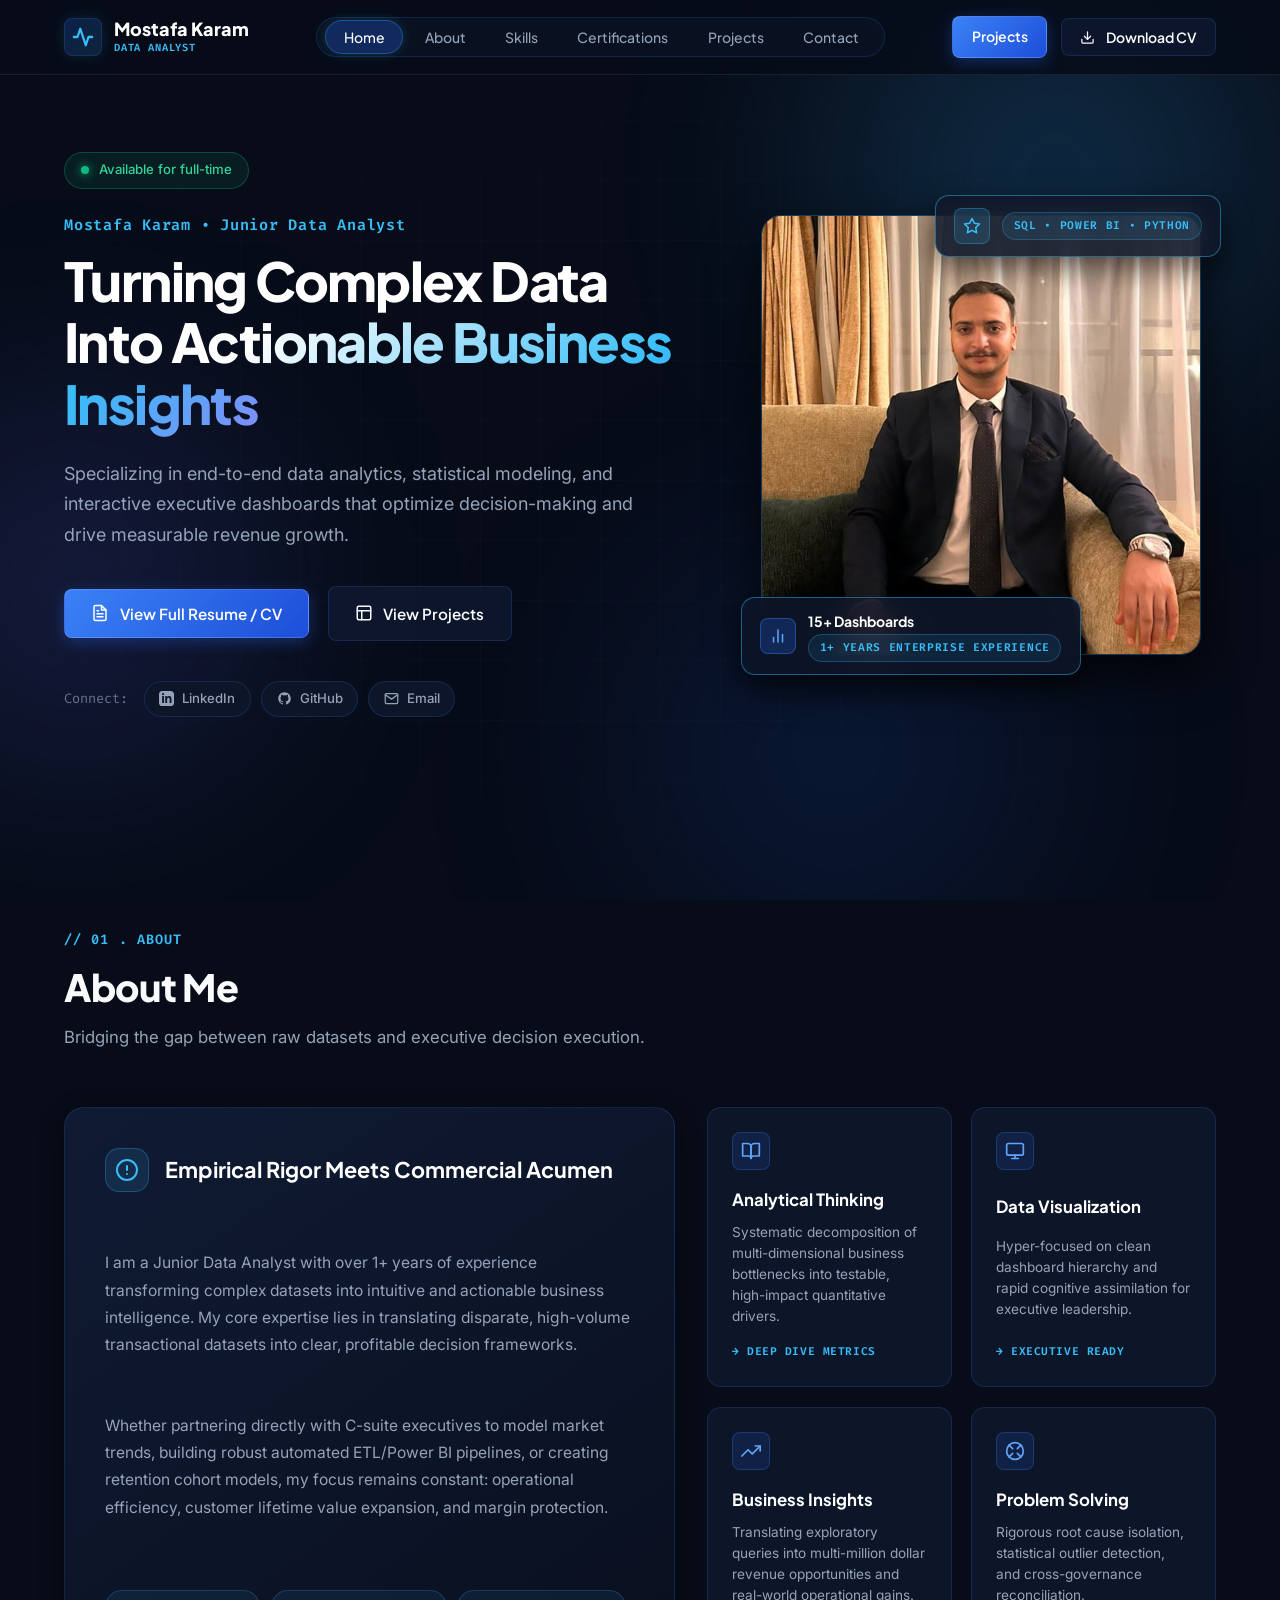
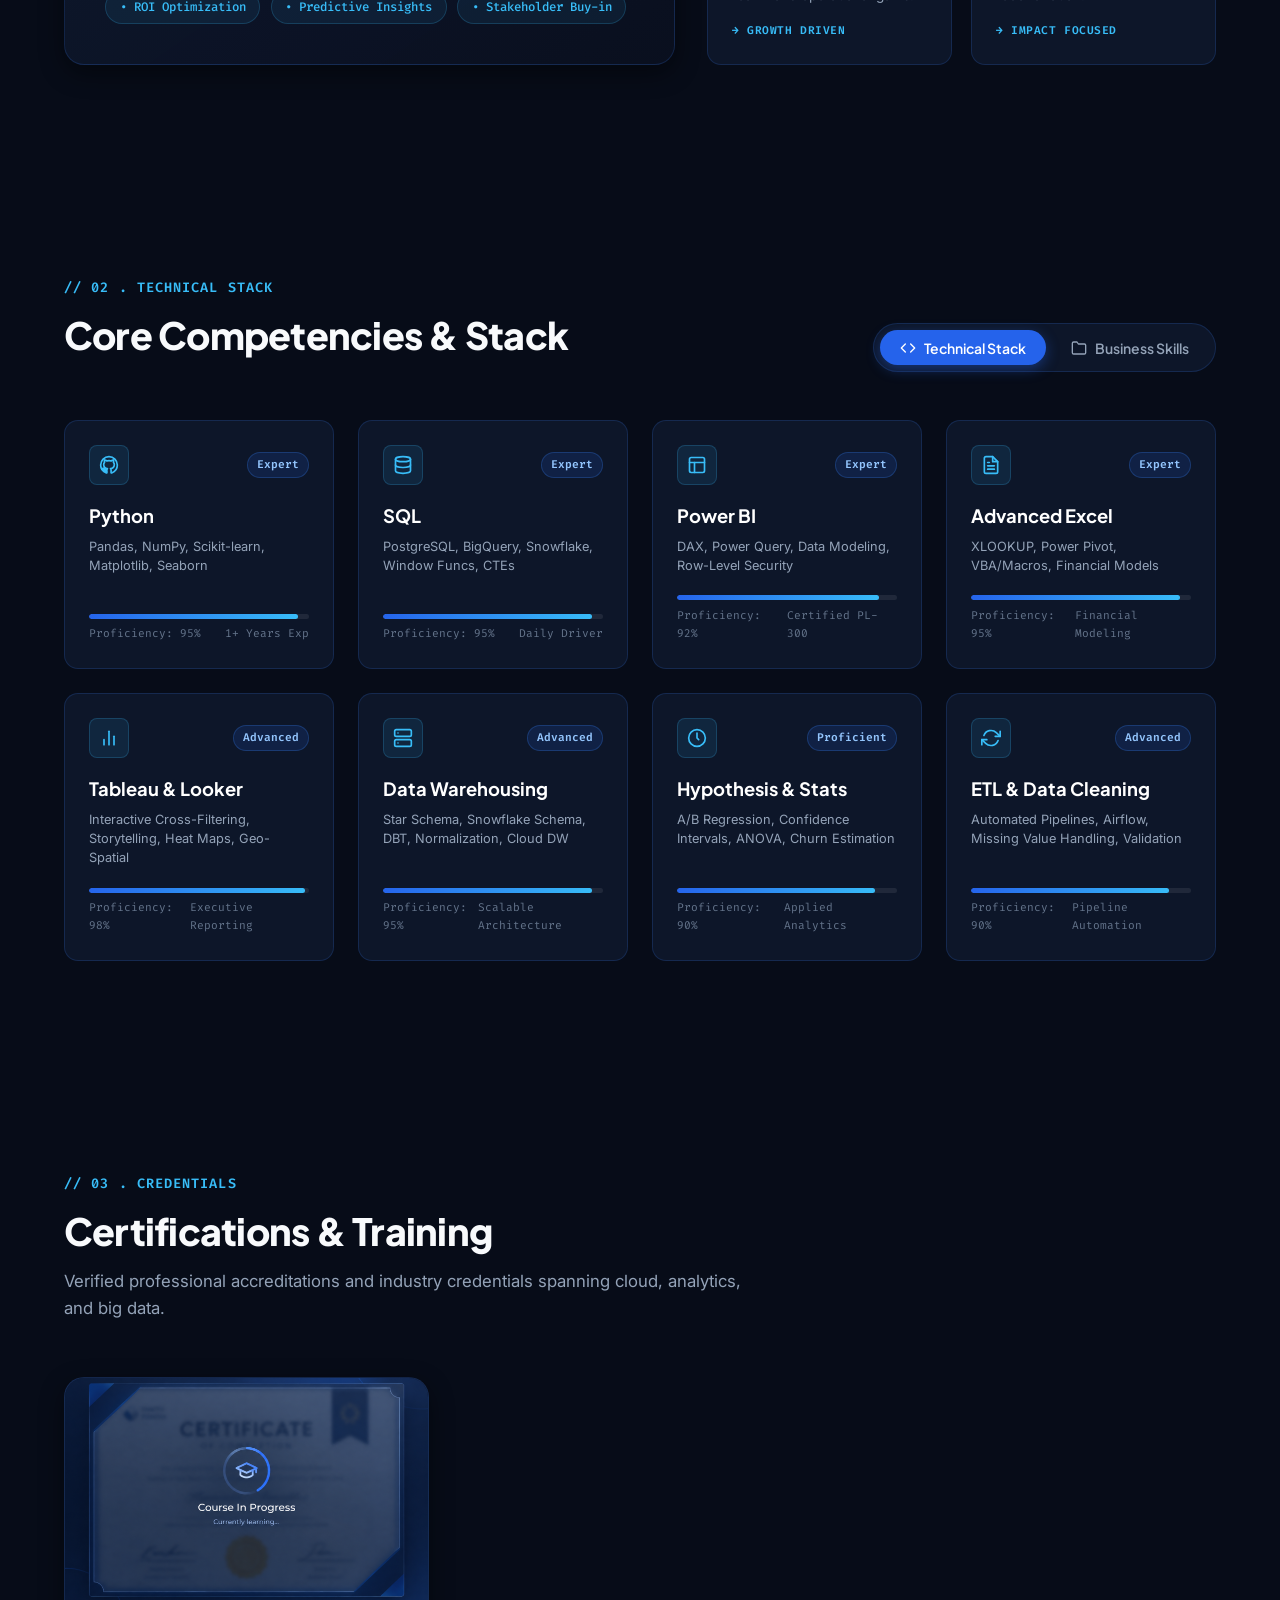
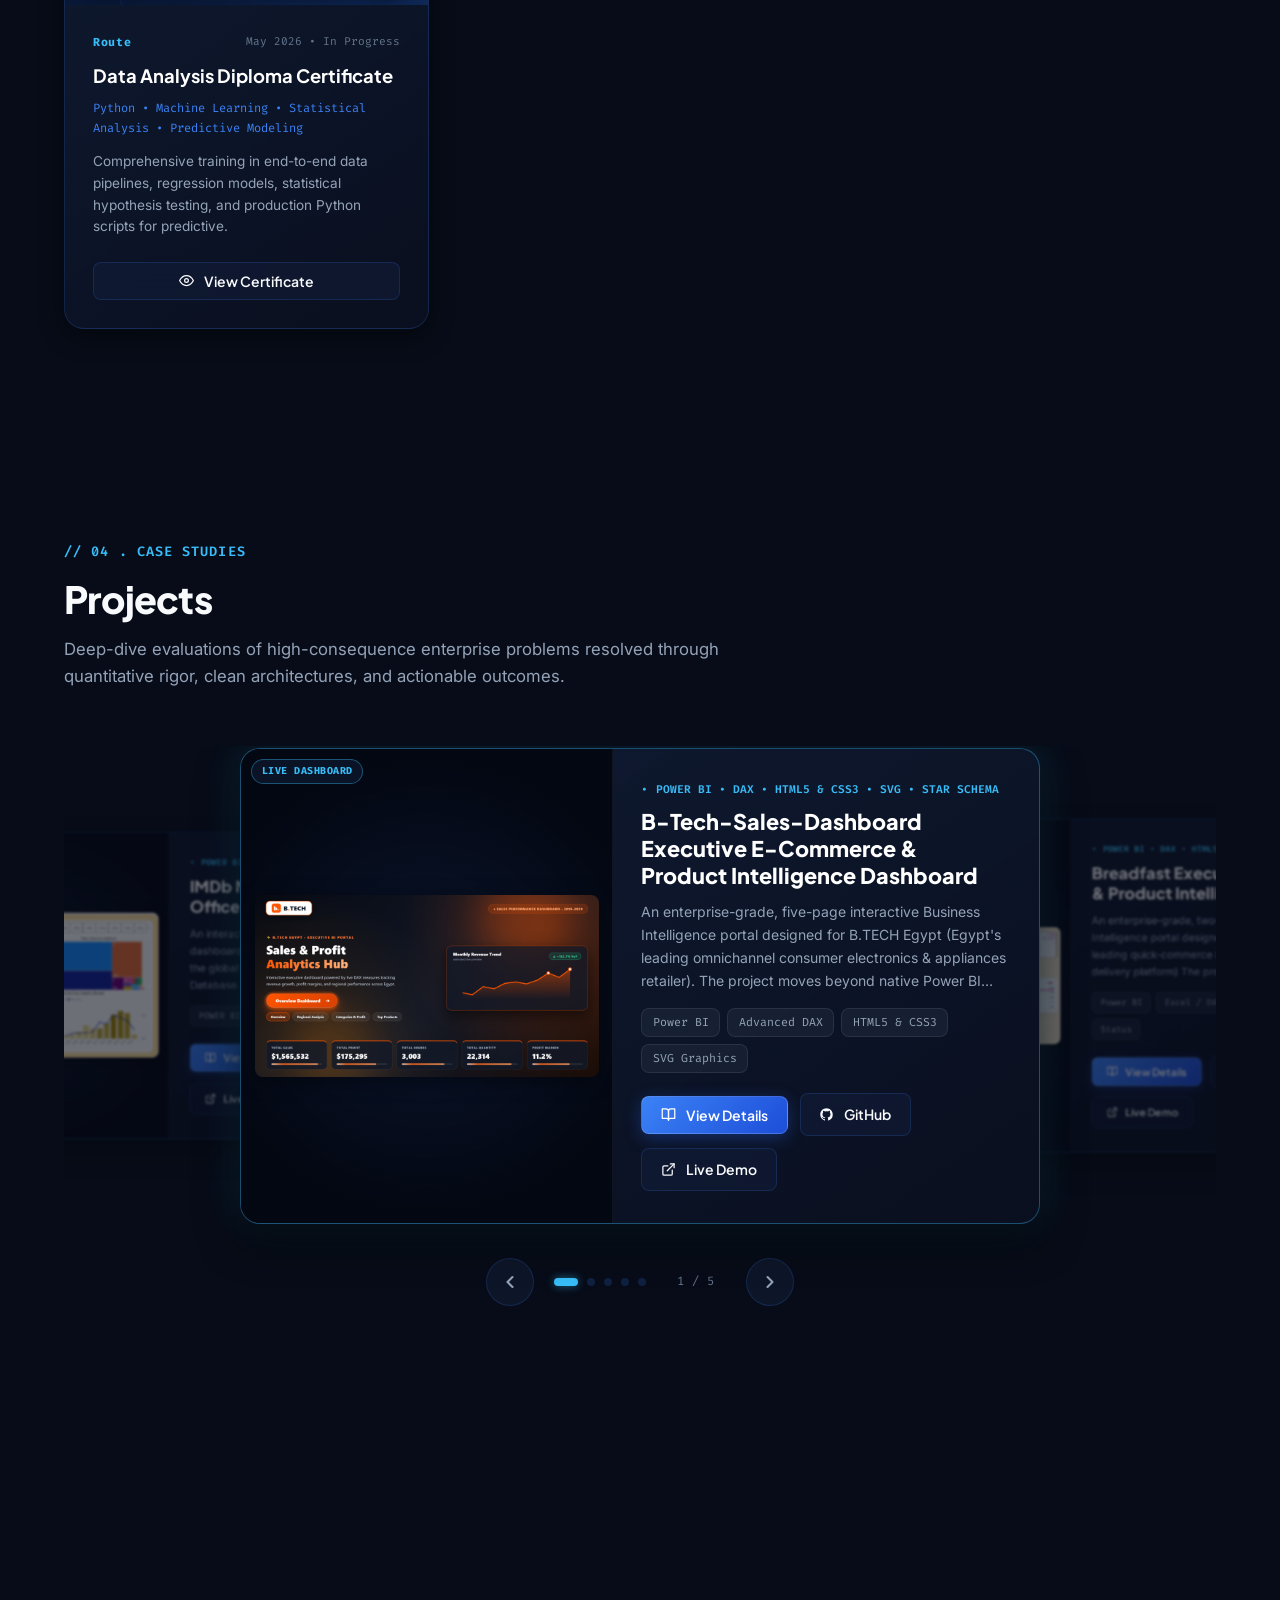
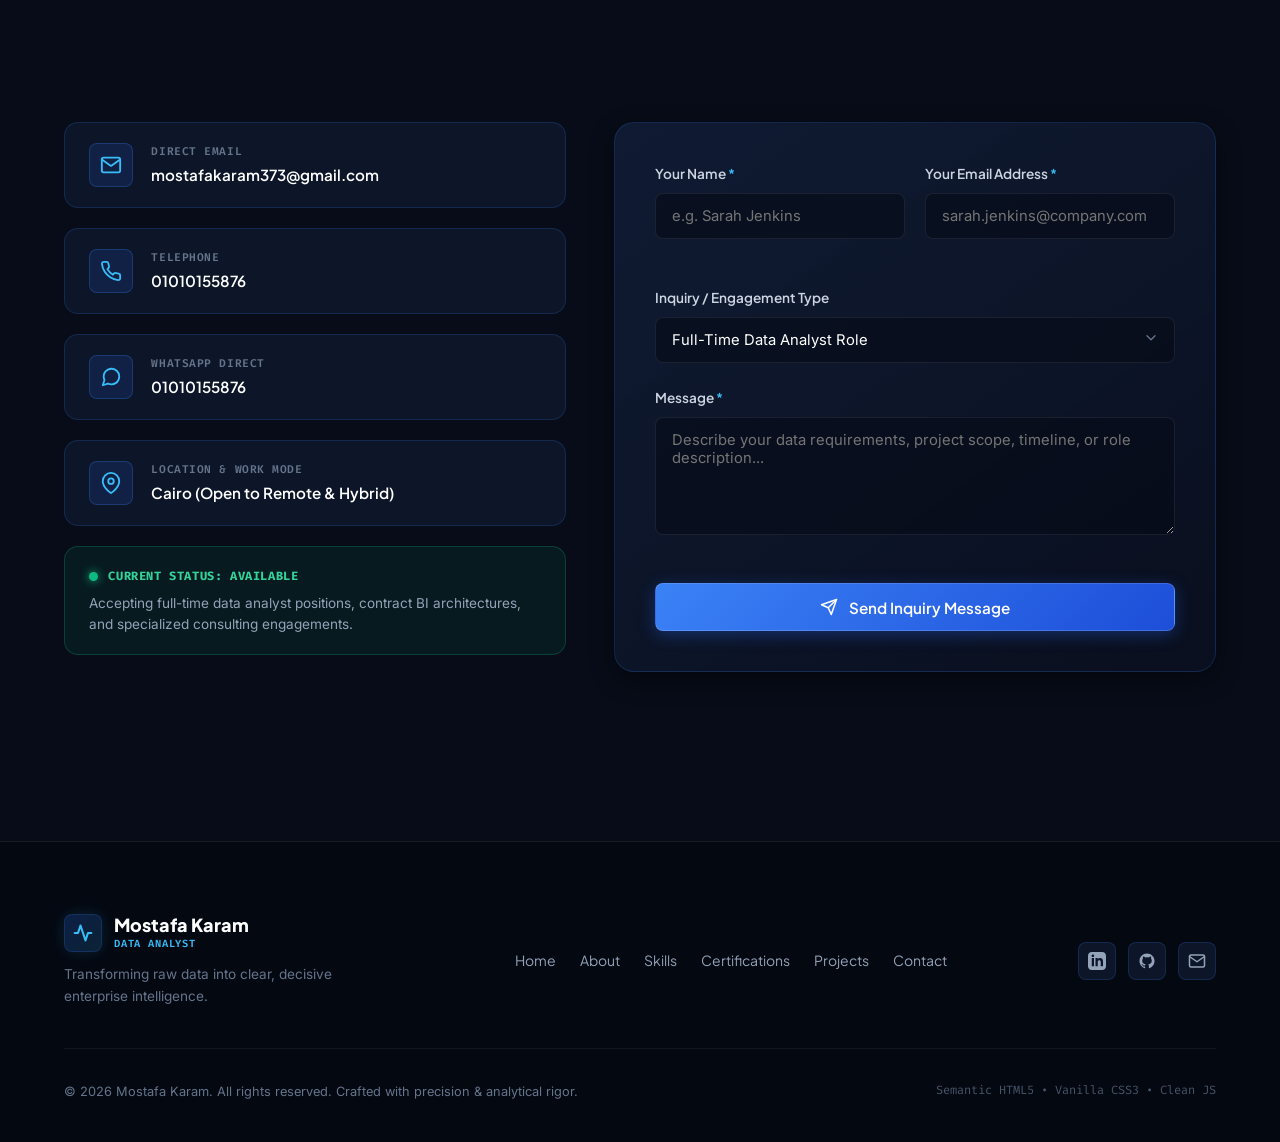
==== commit 3c6454cf: "n" ====
--- a/index.html
+++ b/index.html
@@ -340,12 +340,33 @@
           <p class="section-subtitle">Deep-dive evaluations of high-consequence enterprise problems resolved through quantitative rigor, clean architectures, and actionable outcomes.</p>
         </div>
 
-        <!-- Stacked Case Studies List -->
-        <div class="projects-list" id="projectsContainer">
-          <!-- Populated by script.js -->
+        <!-- Premium Animated Carousel -->
+        <div class="projects-carousel-wrap" id="projectsCarouselWrap" aria-label="Projects Showcase Carousel">
+          <!-- Cards injected here by script.js -->
+          <div class="carousel-stage" id="carouselStage" role="region" aria-live="polite" aria-atomic="false"></div>
+
+          <!-- Navigation Controls -->
+          <div class="carousel-controls" id="carouselControls">
+            <button class="carousel-arrow" id="carouselPrev" aria-label="Previous project">
+              <svg width="20" height="20" viewBox="0 0 24 24" fill="none" stroke="currentColor" stroke-width="2.5" stroke-linecap="round" stroke-linejoin="round">
+                <polyline points="15 18 9 12 15 6"></polyline>
+              </svg>
+            </button>
+
+            <div class="carousel-dots" id="carouselDots" role="tablist" aria-label="Project indicators"></div>
+
+            <span class="carousel-counter" id="carouselCounter" aria-live="polite"></span>
+
+            <button class="carousel-arrow" id="carouselNext" aria-label="Next project">
+              <svg width="20" height="20" viewBox="0 0 24 24" fill="none" stroke="currentColor" stroke-width="2.5" stroke-linecap="round" stroke-linejoin="round">
+                <polyline points="9 18 15 12 9 6"></polyline>
+              </svg>
+            </button>
+          </div>
         </div>
       </div>
     </section>
+
 
     <!-- ==================== CONTACT SECTION ==================== -->
     <section class="contact section" id="contact">
--- a/style.css
+++ b/style.css
@@ -1147,106 +1147,357 @@
 }
 
 /* --------------------------------------------------------------------------
-   11. Featured Projects (Case Studies) Section
+   11. Projects Carousel Section
    -------------------------------------------------------------------------- */
-.projects-list {
-  display: flex;
-  flex-direction: column;
-  gap: 3.5rem;
-}
-
-.project-case-card {
+
+/* === Carousel Wrapper === */
+.projects-carousel-wrap {
+  position: relative;
+  width: 100%;
+  overflow: hidden; /* no horizontal bleed */
+}
+
+/* Entrance animation trigger */
+.projects-carousel-wrap.carousel-visible .carousel-stage {
+  opacity: 1;
+  transform: translateY(0);
+}
+
+/* === Stage === */
+.carousel-stage {
+  position: relative;
+  width: 100%;
+  /* height driven by active card; siblings are absolute */
+  min-height: 480px;
+  display: flex;
+  align-items: center;
+  justify-content: center;
+  perspective: 1200px;
+  opacity: 0;
+  transform: translateY(32px);
+  transition: opacity 0.65s cubic-bezier(0.16, 1, 0.3, 1),
+              transform 0.65s cubic-bezier(0.16, 1, 0.3, 1);
+}
+
+/* === Individual Card === */
+.carousel-card {
+  position: absolute;
+  width: clamp(300px, 72%, 800px);
   background: var(--bg-card);
   background-image: var(--grad-card);
   border: 1px solid var(--border-card);
   border-radius: var(--radius-lg);
-  padding: 2.25rem;
+  box-shadow: var(--shadow-lg);
+  overflow: hidden;
+  /* GPU-friendly transitions */
+  transition:
+    transform 0.55s cubic-bezier(0.16, 1, 0.3, 1),
+    opacity   0.55s cubic-bezier(0.16, 1, 0.3, 1),
+    filter    0.55s cubic-bezier(0.16, 1, 0.3, 1),
+    box-shadow 0.55s cubic-bezier(0.16, 1, 0.3, 1),
+    border-color 0.55s cubic-bezier(0.16, 1, 0.3, 1);
+  will-change: transform, opacity;
+  pointer-events: none;  /* only active receives events */
+  user-select: none;
+}
+
+/* Active (centre) */
+.carousel-card[data-pos="0"] {
+  transform: translateX(0) scale(1) translateZ(0);
+  opacity: 1;
+  filter: none;
+  border-color: rgba(56, 189, 248, 0.35);
+  box-shadow:
+    var(--shadow-lg),
+    0 0 40px rgba(56, 189, 248, 0.18);
+  pointer-events: auto;
+  z-index: 10;
+}
+
+/* Prev neighbour (left) */
+.carousel-card[data-pos="-1"] {
+  transform: translateX(-62%) scale(0.82) translateZ(-120px);
+  opacity: 0.42;
+  filter: blur(1.5px);
+  z-index: 5;
+}
+
+/* Next neighbour (right) */
+.carousel-card[data-pos="1"] {
+  transform: translateX(62%) scale(0.82) translateZ(-120px);
+  opacity: 0.42;
+  filter: blur(1.5px);
+  z-index: 5;
+}
+
+/* Far prev (further left) */
+.carousel-card[data-pos="-2"] {
+  transform: translateX(-96%) scale(0.68) translateZ(-240px);
+  opacity: 0;
+  filter: blur(3px);
+  z-index: 1;
+}
+
+/* Far next (further right) */
+.carousel-card[data-pos="2"] {
+  transform: translateX(96%) scale(0.68) translateZ(-240px);
+  opacity: 0;
+  filter: blur(3px);
+  z-index: 1;
+}
+
+/* Hidden completely */
+.carousel-card[data-pos="hidden"] {
+  transform: translateX(0) scale(0.55) translateZ(-400px);
+  opacity: 0;
+  pointer-events: none;
+  z-index: 0;
+}
+
+/* === Card Inner Layout === */
+.carousel-card-inner {
   display: grid;
-  grid-template-columns: 1.1fr 1.2fr;
-  gap: 2.5rem;
-  align-items: center;
-  box-shadow: var(--shadow-md);
-  transition: all var(--transition-normal);
+  grid-template-columns: 1.05fr 1.2fr;
+  align-items: stretch;
+  gap: 0;
+}
+
+/* Left: image pane */
+.carousel-img-pane {
   position: relative;
-}
-
-.project-case-card:hover {
-  border-color: var(--border-card-hover);
-  transform: translateY(-4px);
-  box-shadow: 0 16px 40px rgba(0, 0, 0, 0.6), 0 0 25px rgba(56, 189, 248, 0.12);
-}
-
-.project-preview-wrap {
-  position: relative;
-  border-radius: var(--radius-md);
-  overflow: hidden;
-  border: 1px solid var(--border-subtle);
-  background: #020617;
-  cursor: pointer;
-  aspect-ratio: 16 / 10;
-}
-
-.project-img {
+  aspect-ratio: 4 / 3;
   width: 100%;
   height: 100%;
-  object-fit: cover;
+  min-height: 280px;
+  overflow: hidden;
+  background-color: #050b14;
+  background-image: radial-gradient(circle at center, rgba(30, 58, 138, 0.22) 0%, rgba(3, 7, 18, 0.95) 75%);
+  border-right: 1px solid rgba(255, 255, 255, 0.05);
+  display: flex;
+  align-items: center;
+  justify-content: center;
+  padding: 0.85rem;
+  box-sizing: border-box;
+  cursor: pointer;
+}
+
+.carousel-img-pane img {
+  max-width: 100%;
+  max-height: 100%;
+  width: auto;
+  height: auto;
+  object-fit: contain;
+  object-position: center;
+  border-radius: var(--radius-sm);
+  box-shadow: 0 4px 20px rgba(0, 0, 0, 0.45);
   transition: transform var(--transition-slow);
-}
-
-.project-preview-badge {
+  display: block;
+  margin: auto;
+}
+
+.carousel-card[data-pos="0"] .carousel-img-pane:hover img {
+  transform: scale(1.02);
+}
+
+.carousel-preview-badge {
   position: absolute;
-  top: 12px;
-  left: 12px;
+  top: 10px;
+  left: 10px;
   font-family: var(--font-mono);
-  font-size: 0.675rem;
+  font-size: 0.625rem;
   font-weight: 700;
-  padding: 0.25rem 0.65rem;
+  padding: 0.2rem 0.6rem;
   border-radius: var(--radius-full);
-  background: rgba(13, 22, 41, 0.85);
-  border: 1px solid rgba(56, 189, 248, 0.35);
+  background: rgba(13, 22, 41, 0.88);
+  border: 1px solid rgba(56, 189, 248, 0.38);
   color: var(--accent-cyan);
   backdrop-filter: blur(8px);
-}
-
-.project-preview-overlay {
+  letter-spacing: 0.05em;
+  z-index: 2;
+}
+
+.carousel-img-overlay {
   position: absolute;
   inset: 0;
-  background: rgba(7, 12, 24, 0.75);
+  background: rgba(7, 12, 24, 0.72);
   display: flex;
   align-items: center;
   justify-content: center;
   opacity: 0;
   transition: opacity var(--transition-fast);
-  backdrop-filter: blur(4px);
-}
-
-.project-preview-overlay span {
+}
+
+.carousel-img-pane:hover .carousel-img-overlay {
+  opacity: 1;
+}
+
+.carousel-img-overlay span {
   display: inline-flex;
   align-items: center;
-  gap: 0.5rem;
+  gap: 0.45rem;
   font-family: var(--font-heading);
-  font-size: 0.875rem;
+  font-size: 0.8rem;
   font-weight: 600;
-  color: #ffffff;
-  padding: 0.6rem 1.25rem;
+  color: #fff;
+  padding: 0.5rem 1.1rem;
   background: var(--accent-blue);
   border-radius: var(--radius-full);
   box-shadow: 0 4px 14px rgba(37, 99, 235, 0.5);
 }
 
-.project-preview-wrap:hover .project-img {
-  transform: scale(1.05);
-}
-
-.project-preview-wrap:hover .project-preview-overlay {
-  opacity: 1;
-}
-
-.project-details-wrap {
+/* Right: text pane */
+.carousel-text-pane {
+  padding: 2rem 2rem 2rem 1.75rem;
   display: flex;
   flex-direction: column;
-}
-
+  height: 100%;
+}
+
+.carousel-tags-row {
+  display: flex;
+  align-items: center;
+  gap: 0.45rem;
+  font-family: var(--font-mono);
+  font-size: 0.7rem;
+  font-weight: 600;
+  color: var(--accent-cyan);
+  margin-bottom: 0.55rem;
+  flex-wrap: wrap;
+}
+
+.carousel-title {
+  font-family: var(--font-heading);
+  font-size: clamp(1.05rem, 2vw, 1.35rem);
+  font-weight: 800;
+  color: #ffffff;
+  line-height: 1.25;
+  margin-bottom: 0.65rem;
+}
+
+.carousel-desc {
+  font-size: 0.875rem;
+  color: var(--text-secondary);
+  line-height: 1.65;
+  margin-bottom: 1rem;
+  /* clamp to avoid too tall cards */
+  display: -webkit-box;
+  -webkit-line-clamp: 4;
+  -webkit-box-orient: vertical;
+  overflow: hidden;
+}
+
+.carousel-chips-row {
+  display: flex;
+  flex-wrap: wrap;
+  gap: 0.45rem;
+  margin-bottom: 1.25rem;
+}
+
+.carousel-actions-row {
+  display: flex;
+  align-items: center;
+  gap: 0.75rem;
+  flex-wrap: wrap;
+  margin-top: auto;
+}
+
+/* Prevent neighbour card buttons from being tabbable */
+.carousel-card:not([data-pos="0"]) .carousel-actions-row a,
+.carousel-card:not([data-pos="0"]) .carousel-actions-row button {
+  pointer-events: none;
+  tabindex: -1;
+}
+
+/* === Navigation Controls === */
+.carousel-controls {
+  display: flex;
+  align-items: center;
+  justify-content: center;
+  gap: 1.25rem;
+  margin-top: 2rem;
+  flex-wrap: wrap;
+}
+
+.carousel-arrow {
+  width: 48px;
+  height: 48px;
+  border-radius: 50%;
+  background: var(--bg-card);
+  border: 1px solid var(--border-card);
+  display: flex;
+  align-items: center;
+  justify-content: center;
+  color: var(--text-secondary);
+  transition: all var(--transition-fast);
+  flex-shrink: 0;
+  cursor: pointer;
+}
+
+.carousel-arrow:hover:not(:disabled) {
+  background: var(--bg-card-hover);
+  border-color: var(--accent-cyan);
+  color: var(--accent-cyan);
+  box-shadow: 0 0 16px rgba(56, 189, 248, 0.25);
+  transform: scale(1.08);
+}
+
+.carousel-arrow:disabled {
+  opacity: 0.3;
+  cursor: not-allowed;
+}
+
+/* === Dots === */
+.carousel-dots {
+  display: flex;
+  align-items: center;
+  gap: 0.55rem;
+}
+
+.carousel-dot {
+  width: 8px;
+  height: 8px;
+  border-radius: 50%;
+  background: var(--border-card);
+  border: 1px solid transparent;
+  cursor: pointer;
+  transition: all var(--transition-fast);
+  padding: 0;
+}
+
+.carousel-dot:hover {
+  background: var(--accent-cyan);
+  transform: scale(1.2);
+}
+
+.carousel-dot.active {
+  background: var(--accent-cyan);
+  border-color: rgba(56, 189, 248, 0.5);
+  box-shadow: 0 0 8px rgba(56, 189, 248, 0.5);
+  width: 24px;
+  border-radius: 4px;
+}
+
+/* === Counter === */
+.carousel-counter {
+  font-family: var(--font-mono);
+  font-size: 0.75rem;
+  color: var(--text-muted);
+  letter-spacing: 0.05em;
+  min-width: 60px;
+  text-align: center;
+}
+
+/* === Accessibility: reduced motion === */
+@media (prefers-reduced-motion: reduce) {
+  .carousel-card,
+  .carousel-stage,
+  .projects-carousel-wrap.carousel-visible .carousel-stage {
+    transition: none !important;
+    animation: none !important;
+  }
+}
+
+/* Legacy classes preserved for modal compatibility */
 .project-tags-row {
   display: flex;
   align-items: center;
@@ -2042,7 +2293,21 @@
 /* --------------------------------------------------------------------------
    17. Responsive Media Queries
    -------------------------------------------------------------------------- */
-/* Large Desktop (1200px) */
+
+/* ── 1440px+ : Extra-large desktops ─────────────────────────────────────── */
+@media (min-width: 1440px) {
+  .container {
+    max-width: 1320px;
+  }
+  .hero-title {
+    font-size: 3.65rem;
+  }
+  .carousel-card {
+    width: clamp(300px, 68%, 860px);
+  }
+}
+
+/* ── 1200px : Large desktop ──────────────────────────────────────────────── */
 @media (max-width: 1200px) {
   .hero-title {
     font-size: 2.85rem;
@@ -2050,10 +2315,60 @@
   .skills-grid {
     grid-template-columns: repeat(3, 1fr);
   }
-}
-
-/* Tablet Landscape & Small Desktop (992px) */
+  /* Slightly tighten carousel neighbours */
+  .carousel-card[data-pos="-1"] {
+    transform: translateX(-60%) scale(0.8) translateZ(-120px);
+  }
+  .carousel-card[data-pos="1"] {
+    transform: translateX(60%) scale(0.8) translateZ(-120px);
+  }
+}
+
+/* ── 1024px : Standard laptops ───────────────────────────────────────────── */
+@media (max-width: 1024px) {
+  .hero-container {
+    gap: 3rem;
+  }
+  .hero-title {
+    font-size: 2.65rem;
+  }
+  .nav-link {
+    padding: 0.45rem 0.85rem;
+    font-size: 0.8rem;
+  }
+  .about-grid {
+    grid-template-columns: 1.1fr 1fr;
+    gap: 1.5rem;
+  }
+  .skills-grid {
+    grid-template-columns: repeat(2, 1fr);
+    gap: 1.25rem;
+  }
+  .certs-grid {
+    grid-template-columns: repeat(2, 1fr);
+  }
+  .contact-layout {
+    gap: 2rem;
+  }
+  /* Carousel: card occupies more width */
+  .carousel-card {
+    width: clamp(280px, 80%, 780px);
+  }
+  .carousel-card[data-pos="-1"] {
+    transform: translateX(-68%) scale(0.78) translateZ(-120px);
+    opacity: 0.35;
+  }
+  .carousel-card[data-pos="1"] {
+    transform: translateX(68%) scale(0.78) translateZ(-120px);
+    opacity: 0.35;
+  }
+}
+
+/* ── 992px : Tablet Landscape & Small Desktop ─────────────────────────────  */
 @media (max-width: 992px) {
+  .section {
+    padding: 5rem 0;
+  }
   .hero-container {
     grid-template-columns: 1fr;
     gap: 3.5rem;
@@ -2078,8 +2393,37 @@
   .certs-grid {
     grid-template-columns: repeat(2, 1fr);
   }
-  .project-case-card {
+  /* Carousel: stack image over text at this width */
+  .carousel-card {
+    width: clamp(280px, 88%, 700px);
+  }
+  .carousel-card-inner {
     grid-template-columns: 1fr;
+  }
+  .carousel-img-pane {
+    aspect-ratio: 16 / 9;
+    height: auto;
+    min-height: 220px;
+    border-right: none;
+    border-bottom: 1px solid rgba(255, 255, 255, 0.05);
+    padding: 0.75rem;
+  }
+  .carousel-text-pane {
+    padding: 1.5rem;
+  }
+  .carousel-desc {
+    -webkit-line-clamp: 3;
+  }
+  .carousel-stage {
+    min-height: 520px;
+  }
+  .carousel-card[data-pos="-1"] {
+    transform: translateX(-72%) scale(0.75) translateZ(-100px);
+    opacity: 0.28;
+  }
+  .carousel-card[data-pos="1"] {
+    transform: translateX(72%) scale(0.75) translateZ(-100px);
+    opacity: 0.28;
   }
   .contact-layout {
     grid-template-columns: 1fr;
@@ -2089,32 +2433,35 @@
   }
 }
 
-/* Tablet Portrait & Mobile (768px) */
+/* ── 768px : Tablet Portrait ─────────────────────────────────────────────── */
 @media (max-width: 768px) {
+  /* --- Header / Nav --- */
   .header {
     height: auto;
   }
   .nav-container {
-    height: 68px;
+    height: 64px;
   }
   .menu-toggle {
     display: flex;
   }
   .nav-menu {
     position: fixed;
-    top: 68px;
+    top: 64px;
     left: 0;
     width: 100%;
     background: rgba(7, 12, 24, 0.98);
     backdrop-filter: blur(20px);
+    -webkit-backdrop-filter: blur(20px);
     border-radius: 0;
     border: none;
     border-bottom: 1px solid var(--border-card);
-    padding: 1.5rem;
-    transform: translateY(-120%);
+    padding: 1.25rem 1.5rem;
+    transform: translateY(-110%);
     opacity: 0;
     visibility: hidden;
     transition: all var(--transition-normal);
+    z-index: 999;
   }
   .nav-menu.open {
     transform: translateY(0);
@@ -2123,24 +2470,52 @@
   }
   .nav-list {
     flex-direction: column;
-    gap: 0.75rem;
+    gap: 0.5rem;
     width: 100%;
   }
   .nav-link {
     display: block;
     width: 100%;
     text-align: center;
-    padding: 0.65rem;
-  }
+    padding: 0.7rem 1rem;
+    font-size: 0.925rem;
+  }
+  /* Hide the "Projects" nav CTA on mobile nav-actions to avoid crowding */
+  .nav-actions .btn:not(#navCvBtn):not(.menu-toggle) {
+    display: none;
+  }
+
+  /* --- Sections --- */
+  .section {
+    padding: 4rem 0;
+  }
+  .section-header {
+    margin-bottom: 2.5rem;
+  }
+  .section-title {
+    font-size: 1.85rem;
+  }
+  .section-subtitle {
+    font-size: 0.95rem;
+  }
+
+  /* --- Hero --- */
   .hero {
-    padding-top: 7.5rem;
+    padding-top: 7rem;
+    padding-bottom: 4rem;
+    min-height: unset;
   }
   .hero-title {
-    font-size: 2.25rem;
-  }
-  .section-title {
-    font-size: 1.95rem;
-  }
+    font-size: 2rem;
+  }
+  .hero-desc {
+    font-size: 1rem;
+    max-width: 100%;
+  }
+  .hero-badge {
+    font-size: 0.78rem;
+  }
+  /* Floating badges become static stacked rows on small screens */
   .floating-badge {
     position: static;
     margin-top: 1rem;
@@ -2148,29 +2523,114 @@
     justify-content: center;
     animation: none;
   }
-  .badge-top-right, .badge-bottom-left {
+  .badge-top-right,
+  .badge-bottom-left {
     position: static;
   }
   .image-wrapper {
     display: flex;
     flex-direction: column;
     align-items: center;
+    max-width: 320px;
+    margin: 0 auto;
+  }
+
+  /* --- About --- */
+  .about-grid {
+    grid-template-columns: 1fr;
+  }
+  .about-card {
+    padding: 1.75rem;
   }
   .pillars-grid {
-    grid-template-columns: 1fr;
-  }
+    grid-template-columns: repeat(2, 1fr);
+    gap: 1rem;
+  }
+
+  /* --- Skills --- */
+  .skills-header-row {
+    flex-direction: column;
+    align-items: flex-start;
+    gap: 1.25rem;
+  }
+  .skill-tabs-container {
+    width: 100%;
+    justify-content: center;
+  }
+  .skills-grid {
+    grid-template-columns: repeat(2, 1fr);
+    gap: 1rem;
+  }
+
+  /* --- Certifications --- */
   .certs-grid {
     grid-template-columns: 1fr;
   }
+
+  /* --- Carousel (Projects) --- */
+  .carousel-card {
+    width: clamp(260px, 92%, 580px);
+  }
+  .carousel-card-inner {
+    grid-template-columns: 1fr;
+  }
+  .carousel-img-pane {
+    aspect-ratio: 16 / 9;
+    height: auto;
+    min-height: 200px;
+    border-right: none;
+    border-bottom: 1px solid rgba(255, 255, 255, 0.05);
+    padding: 0.65rem;
+  }
+  .carousel-text-pane {
+    padding: 1.25rem;
+  }
+  .carousel-title {
+    font-size: 1.1rem;
+  }
+  .carousel-desc {
+    font-size: 0.825rem;
+    -webkit-line-clamp: 3;
+  }
+  .carousel-stage {
+    min-height: 480px;
+  }
+  /* Neighbours mostly hidden on small tablet */
+  .carousel-card[data-pos="-1"],
+  .carousel-card[data-pos="1"] {
+    opacity: 0.15;
+  }
+  .carousel-arrow {
+    width: 42px;
+    height: 42px;
+  }
+
+  /* --- Contact --- */
+  .contact-layout {
+    grid-template-columns: 1fr;
+    gap: 2rem;
+  }
   .form-row {
     grid-template-columns: 1fr;
   }
+  .contact-form-col {
+    padding: 1.75rem;
+  }
+
+  /* --- Footer --- */
   .footer-top {
     flex-direction: column;
+    align-items: center;
     text-align: center;
+    gap: 1.5rem;
+  }
+  .footer-brand {
+    max-width: 100%;
   }
   .footer-nav {
     justify-content: center;
+    gap: 1rem;
+    flex-wrap: wrap;
   }
   .footer-social {
     justify-content: center;
@@ -2178,22 +2638,69 @@
   .footer-bottom {
     flex-direction: column;
     text-align: center;
+    gap: 0.5rem;
+  }
+
+  /* --- Modals --- */
+  .modal-backdrop {
+    padding: 1rem;
+    align-items: flex-start;
+    padding-top: 2rem;
+  }
+  .modal-dialog {
+    max-height: 92vh;
   }
   .modal-project-grid {
     grid-template-columns: 1fr;
   }
+  .cert-modal-body {
+    grid-template-columns: 1fr;
+    padding: 1.5rem;
+  }
+  .project-modal-body {
+    padding: 1.5rem;
+  }
+  .cv-modal-dialog {
+    max-width: 100%;
+  }
+  .cv-sheet {
+    padding: 1.5rem;
+  }
   .cv-sheet-header {
     flex-direction: column;
+    gap: 0.75rem;
   }
   .cv-grid-2 {
     grid-template-columns: 1fr;
   }
-}
-
-/* Small Mobile (576px and down) */
+  .modal-header {
+    padding: 1rem 1.25rem;
+    flex-wrap: wrap;
+    gap: 0.75rem;
+  }
+  .cv-header-actions {
+    flex-wrap: wrap;
+    gap: 0.5rem;
+  }
+}
+
+/* ── 576px : Mobile Phones ────────────────────────────────────────────────── */
 @media (max-width: 576px) {
+  .container {
+    padding-left: 1rem;
+    padding-right: 1rem;
+  }
+  .section {
+    padding: 3.5rem 0;
+  }
+
+  /* --- Hero --- */
   .hero-title {
-    font-size: 1.85rem;
+    font-size: 1.75rem;
+    letter-spacing: -0.025em;
+  }
+  .hero-desc {
+    font-size: 0.9rem;
   }
   .hero-actions {
     flex-direction: column;
@@ -2201,24 +2708,154 @@
   }
   .hero-actions .btn {
     width: 100%;
-  }
+    justify-content: center;
+  }
+  .hero-role {
+    font-size: 0.85rem;
+  }
+  .social-pills {
+    gap: 0.45rem;
+    flex-wrap: wrap;
+  }
+  .social-pill {
+    font-size: 0.775rem;
+    padding: 0.35rem 0.7rem;
+  }
+  .hero-badge {
+    font-size: 0.75rem;
+  }
+
+  /* --- Nav --- */
+  .nav-actions {
+    gap: 0.5rem;
+  }
+  /* Keep only hamburger + CV button on very small screens */
+  .nav-actions .btn-primary {
+    display: none;
+  }
+  #navCvBtn span {
+    display: none; /* icon only */
+  }
+
+  /* --- About --- */
+  .about-card {
+    padding: 1.35rem;
+  }
+  .pillars-grid {
+    grid-template-columns: 1fr;
+  }
+
+  /* --- Skills --- */
   .skills-grid {
     grid-template-columns: 1fr;
   }
-  .nav-actions .btn-sm {
-    display: none;
-  }
+  .skill-tab span {
+    font-size: 0.8rem;
+  }
+
+  /* --- Carousel --- */
+  .carousel-card {
+    width: calc(100% - 2rem);
+    max-width: 100%;
+  }
+  .carousel-img-pane {
+    min-height: 175px;
+    padding: 0.5rem;
+  }
+  .carousel-card[data-pos="-1"],
+  .carousel-card[data-pos="1"] {
+    opacity: 0;
+    pointer-events: none;
+  }
+  .carousel-stage {
+    min-height: 420px;
+  }
+  .carousel-text-pane {
+    padding: 1rem;
+  }
+  .carousel-title {
+    font-size: 1rem;
+  }
+  .carousel-desc {
+    font-size: 0.8rem;
+    -webkit-line-clamp: 3;
+  }
+  .carousel-actions-row {
+    gap: 0.5rem;
+  }
+  .carousel-arrow {
+    width: 40px;
+    height: 40px;
+  }
+  .carousel-controls {
+    gap: 0.75rem;
+    margin-top: 1.5rem;
+  }
+
+  /* --- Section titles --- */
+  .section-title {
+    font-size: 1.65rem;
+  }
+  .section-subtitle {
+    font-size: 0.9rem;
+  }
+
+  /* --- Contact --- */
   .contact-form-col {
-    padding: 1.5rem;
-  }
-}
-
-/* Print Styles for CV */
+    padding: 1.25rem;
+  }
+  .contact-info-card {
+    padding: 1rem 1.1rem;
+  }
+
+  /* --- Footer --- */
+  .footer {
+    padding: 3rem 0 2rem 0;
+  }
+  .footer-nav {
+    gap: 0.75rem;
+  }
+  .footer-nav a {
+    font-size: 0.8rem;
+  }
+
+  /* --- Toast --- */
+  .toast {
+    right: 1rem;
+    left: 1rem;
+    bottom: 1rem;
+    max-width: none;
+  }
+}
+
+/* ── 375px : Very small phones ───────────────────────────────────────────── */
+@media (max-width: 375px) {
+  .hero-title {
+    font-size: 1.55rem;
+  }
+  .section-title {
+    font-size: 1.5rem;
+  }
+  .carousel-card {
+    border-radius: var(--radius-md);
+  }
+  .btn {
+    font-size: 0.875rem;
+    padding: 0.75rem 1.25rem;
+  }
+  .btn-sm {
+    padding: 0.5rem 0.9rem;
+    font-size: 0.8rem;
+  }
+}
+
+/* ── Print Styles for CV ─────────────────────────────────────────────────── */
 @media print {
   body * {
     visibility: hidden;
   }
-  .cv-modal-dialog, .cv-modal-dialog * {
+  .cv-modal-dialog,
+  .cv-modal-dialog * {
     visibility: visible;
   }
   .cv-modal-dialog {
@@ -2237,10 +2874,17 @@
     color: #000000 !important;
     border: none !important;
   }
-  .cv-name, .cv-role, .cv-section-title {
+  .cv-name,
+  .cv-role,
+  .cv-section-title {
     color: #000000 !important;
   }
-  .cv-text, .cv-bullets li, .cv-sub, .cv-company, .cv-contact-col p {
+  .cv-text,
+  .cv-bullets li,
+  .cv-sub,
+  .cv-company,
+  .cv-contact-col p {
     color: #333333 !important;
   }
 }
+
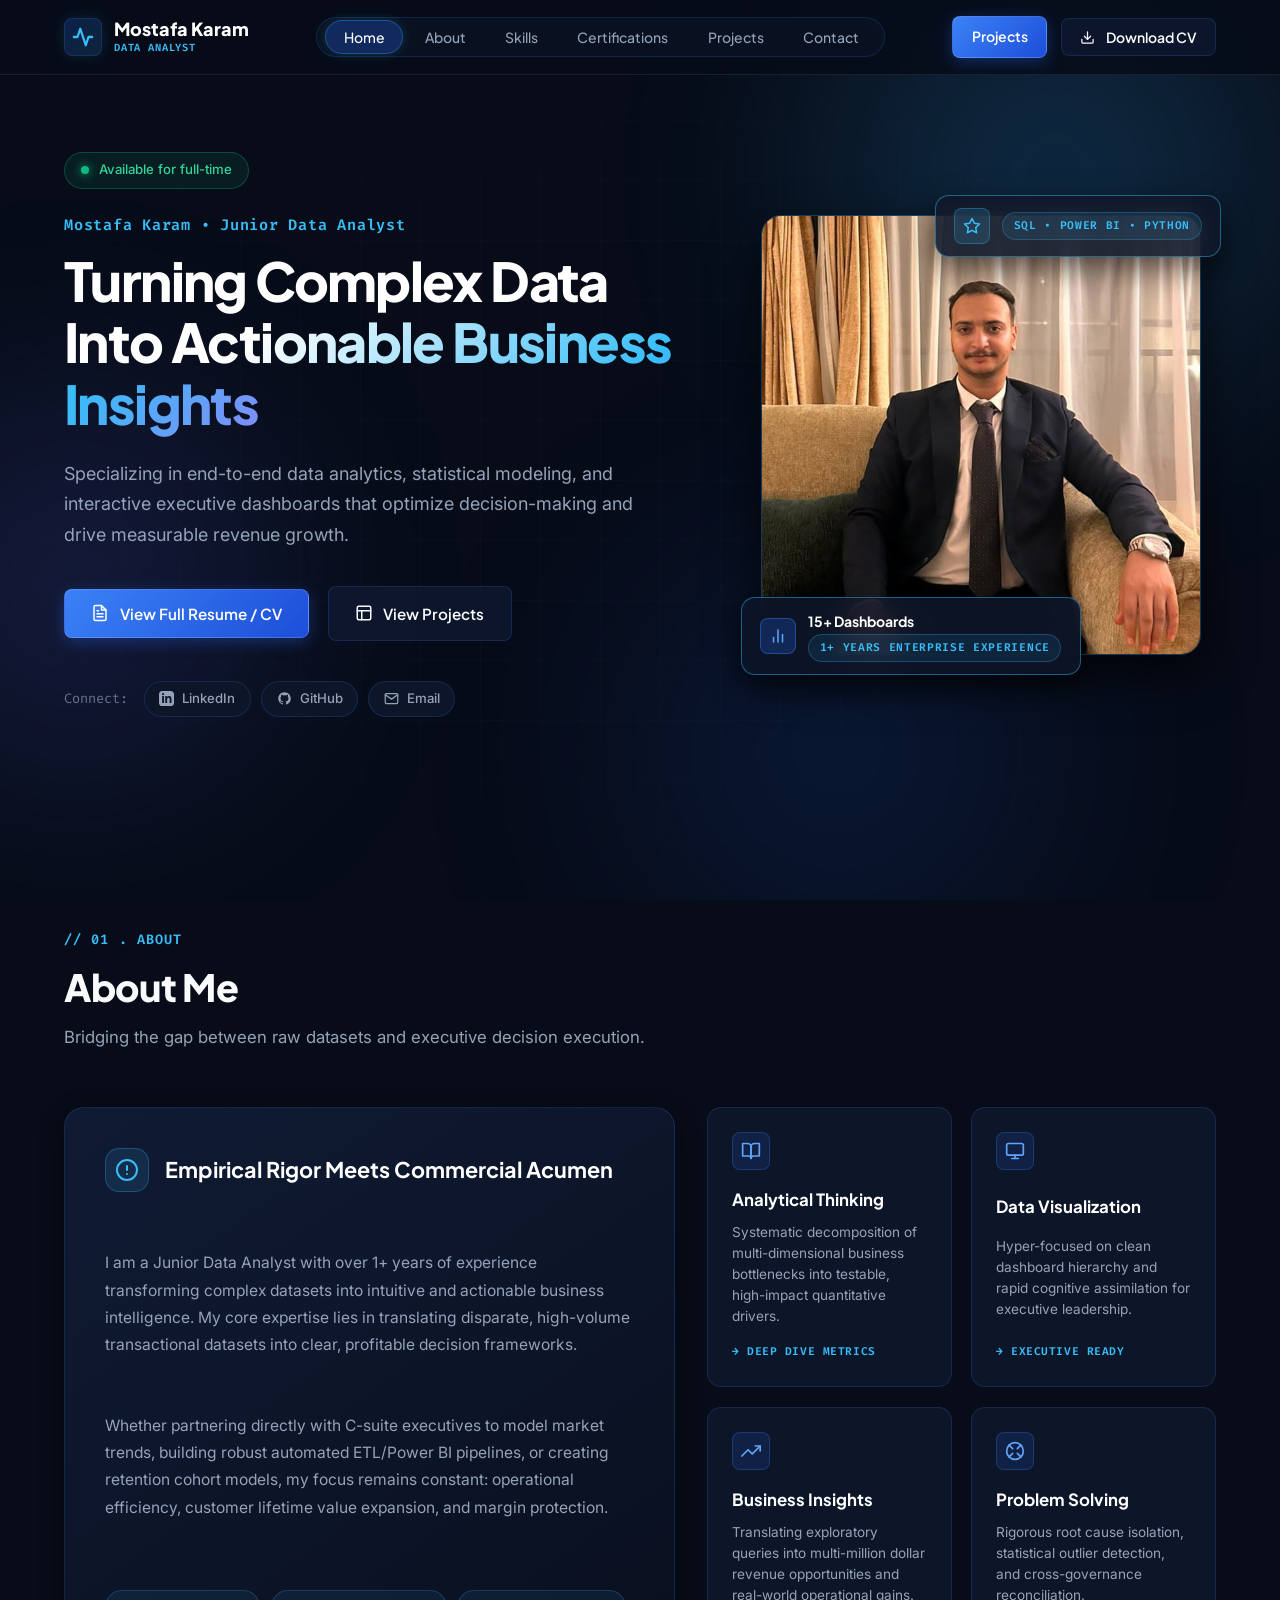
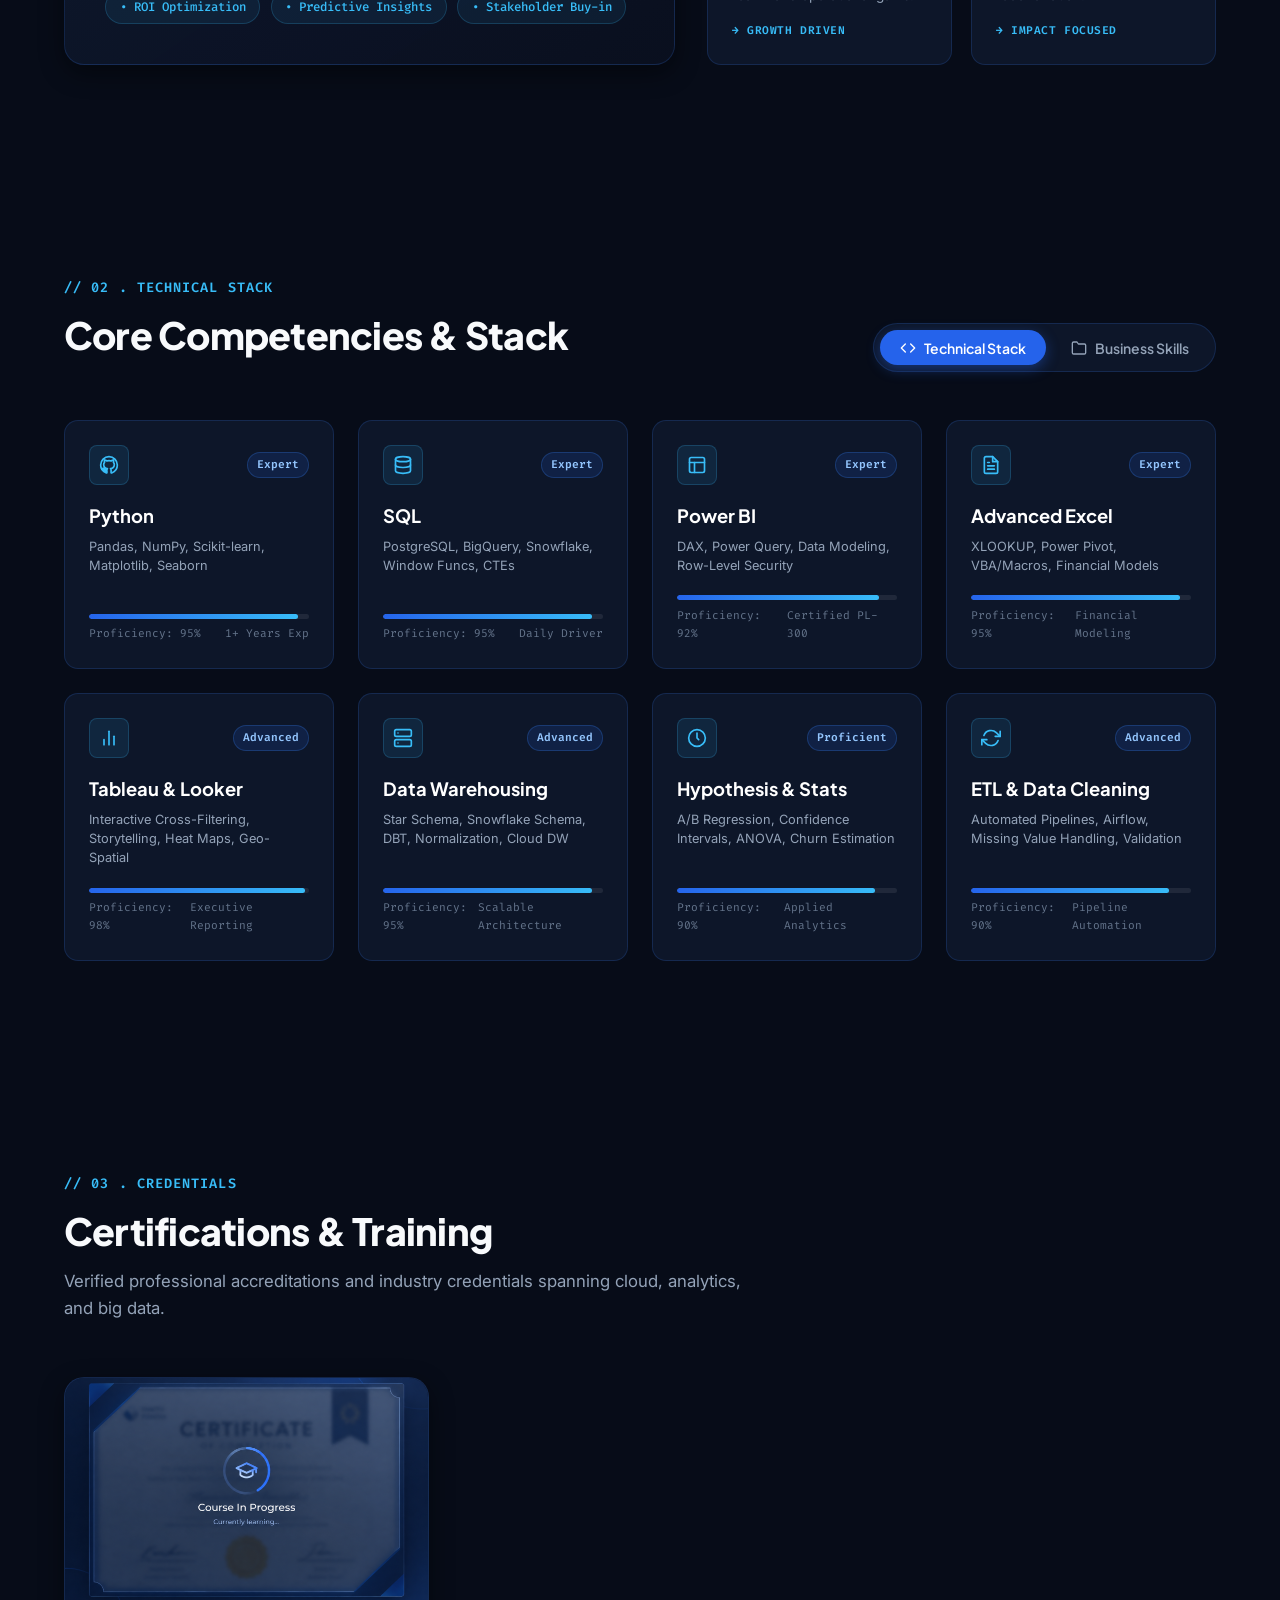
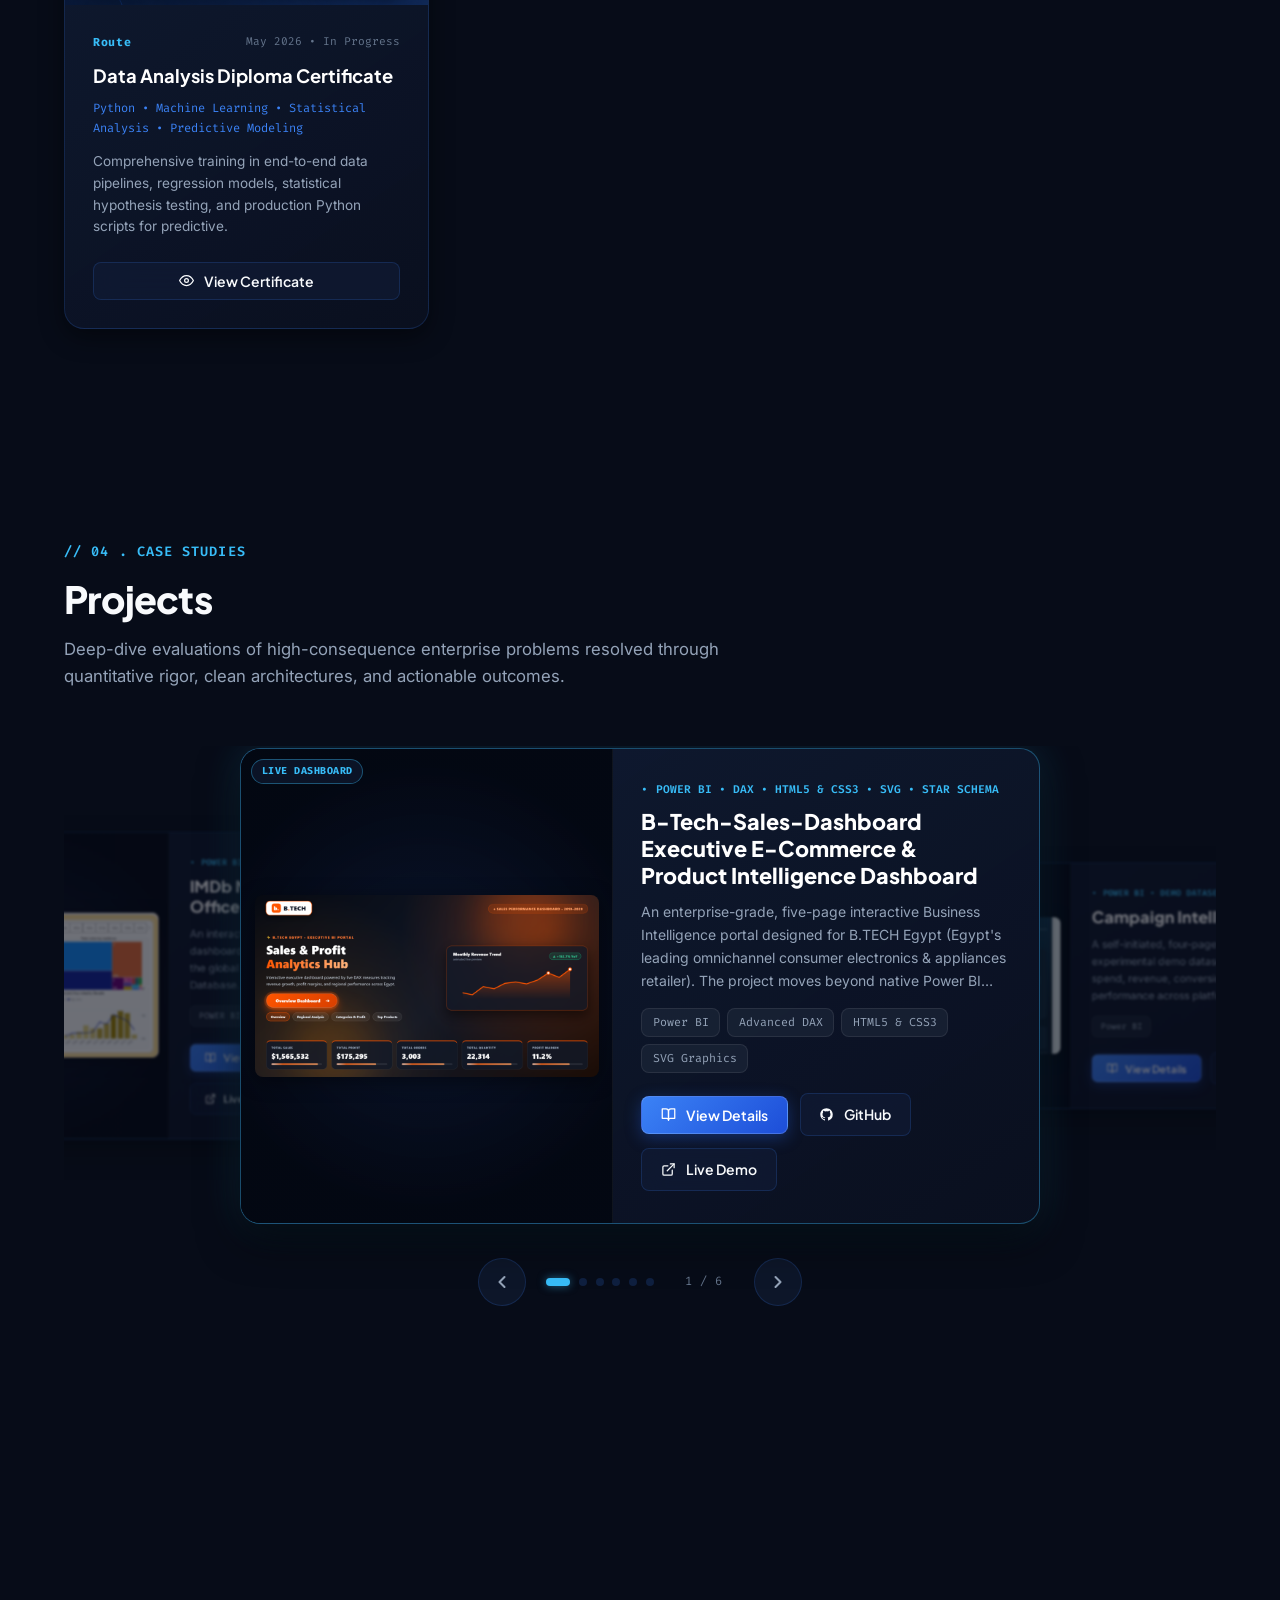
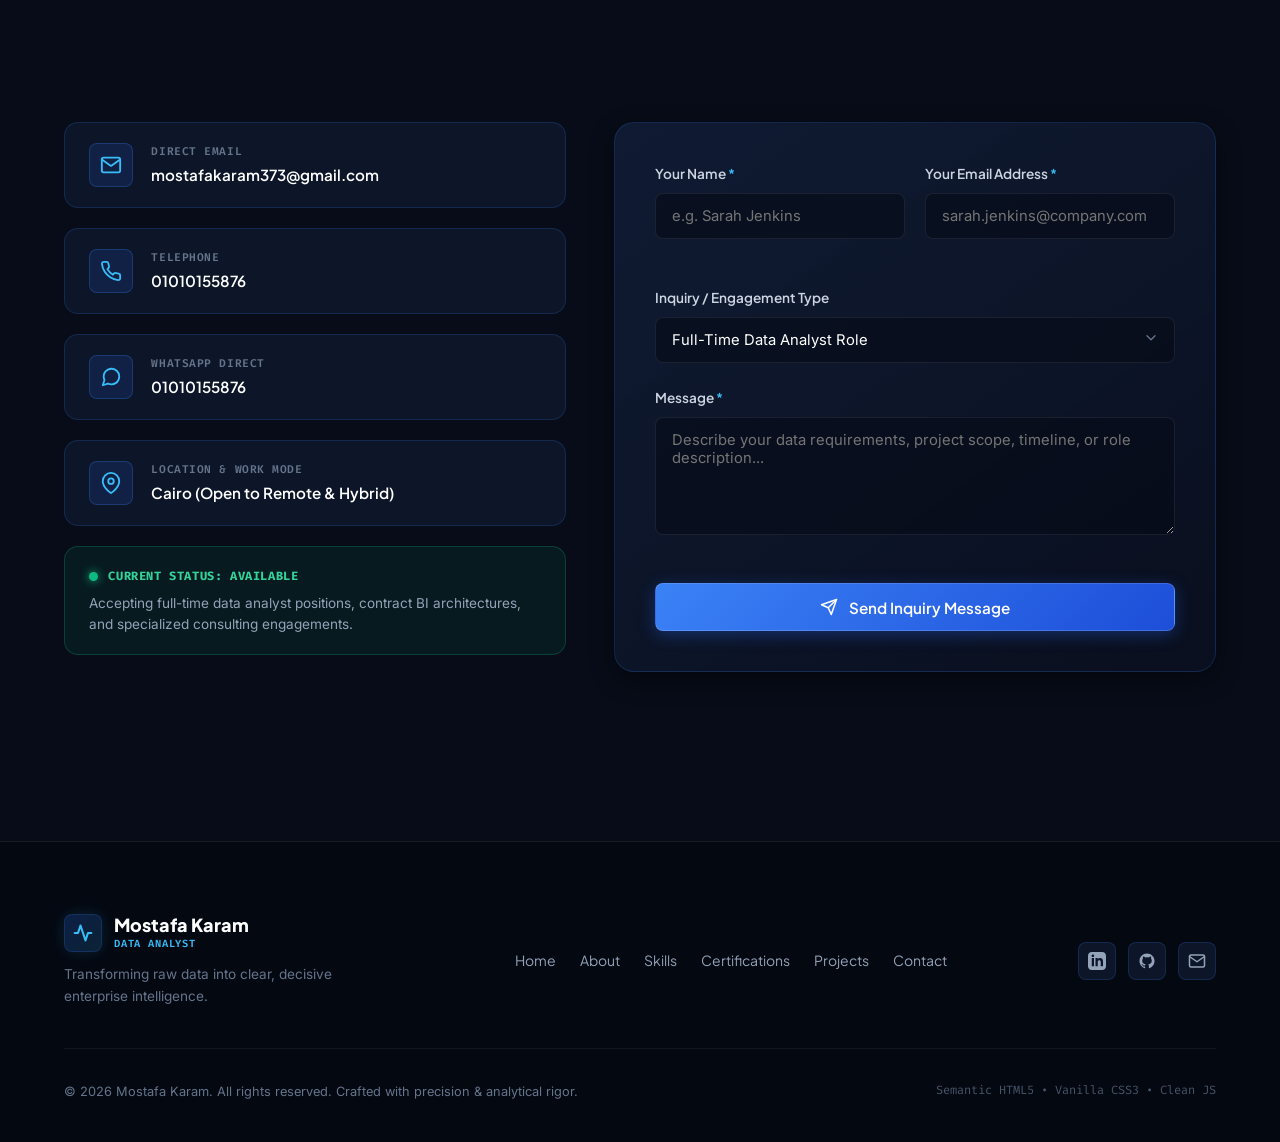
==== commit 5eef7a08: "Align work experience with CV, fix contact links, wire Download CV to updated PDF" ====
--- a/index.html
+++ b/index.html
@@ -130,7 +130,7 @@
                 </svg>
                 <span>GitHub</span>
               </a>
-              <a href="mostafakaram373@gmail.com" class="social-pill" aria-label="Send Email">
+              <a href="mailto:mostafakaram373@gmail.com" class="social-pill" aria-label="Send Email">
                 <svg width="15" height="15" viewBox="0 0 24 24" fill="none" stroke="currentColor" stroke-width="2" stroke-linecap="round" stroke-linejoin="round">
                   <path d="M4 4h16c1.1 0 2 .9 2 2v12c0 1.1-.9 2-2 2H4c-1.1 0-2-.9-2-2V6c0-1.1.9-2 2-2z"></path>
                   <polyline points="22,6 12,13 2,6"></polyline>
@@ -382,7 +382,7 @@
           <!-- Left Contact Info Cards -->
           <div class="contact-info-col reveal-element">
             <!-- Direct Email -->
-            <a href="mostafakaram373@gmail.com." class="contact-info-card">
+            <a href="mailto:mostafakaram373@gmail.com" class="contact-info-card">
               <div class="contact-card-icon">
                 <svg width="22" height="22" viewBox="0 0 24 24" fill="none" stroke="currentColor" stroke-width="2" stroke-linecap="round" stroke-linejoin="round">
                   <path d="M4 4h16c1.1 0 2 .9 2 2v12c0 1.1-.9 2-2 2H4c-1.1 0-2-.9-2-2V6c0-1.1.9-2 2-2z"></path>
@@ -396,7 +396,7 @@
             </a>
 
             <!-- Phone -->
-            <a href="tel:01010155876" class="contact-info-card">
+            <a href="tel:+201010155876" class="contact-info-card">
               <div class="contact-card-icon">
                 <svg width="22" height="22" viewBox="0 0 24 24" fill="none" stroke="currentColor" stroke-width="2" stroke-linecap="round" stroke-linejoin="round">
                   <path d="M22 16.92v3a2 2 0 0 1-2.18 2 19.79 19.79 0 0 1-8.63-3.07 19.5 19.5 0 0 1-6-6 19.79 19.79 0 0 1-3.07-8.67A2 2 0 0 1 4.11 2h3a2 2 0 0 1 2 1.72 12.84 12.84 0 0 0 .7 2.81 2 2 0 0 1-.45 2.11L8.09 9.91a16 16 0 0 0 6 6l1.27-1.27a2 2 0 0 1 2.11-.45 12.84 12.84 0 0 0 2.81.7A2 2 0 0 1 22 16.92z"></path>
@@ -409,7 +409,7 @@
             </a>
 
             <!-- WhatsApp -->
-            <a href="https://wa.me/01010155876" target="_blank" rel="noopener noreferrer" class="contact-info-card">
+            <a href="https://wa.me/201010155876" target="_blank" rel="noopener noreferrer" class="contact-info-card">
               <div class="contact-card-icon">
                 <svg width="22" height="22" viewBox="0 0 24 24" fill="none" stroke="currentColor" stroke-width="2" stroke-linecap="round" stroke-linejoin="round">
                   <path d="M21 11.5a8.38 8.38 0 0 1-.9 3.8 8.5 8.5 0 0 1-7.6 4.7 8.38 8.38 0 0 1-3.8-.9L3 21l1.9-5.7a8.38 8.38 0 0 1-.9-3.8 8.5 8.5 0 0 1 4.7-7.6 8.38 8.38 0 0 1 3.8-.9h.5a8.48 8.48 0 0 1 8 8v.5z"></path>
@@ -538,7 +538,7 @@
               <path fill-rule="evenodd" clip-rule="evenodd" d="M12 2C6.477 2 2 6.484 2 12.017c0 4.425 2.865 8.18 6.839 9.504.5.092.682-.217.682-.483 0-.237-.008-.868-.013-1.703-2.782.605-3.369-1.343-3.369-1.343-.454-1.158-1.11-1.466-1.11-1.466-.908-.62.069-.608.069-.608 1.003.07 1.53 1.032 1.53 1.032.892 1.53 2.341 1.088 2.91.832.092-.647.35-1.088.636-1.338-2.22-.253-4.555-1.113-4.555-4.951 0-1.093.39-1.988 1.029-2.688-.103-.253-.446-1.272.098-2.65 0 0 .84-.27 2.75 1.026A9.564 9.564 0 0112 6.844c.85.004 1.705.115 2.504.337 1.909-1.296 2.747-1.027 2.747-1.027.546 1.379.202 2.398.1 2.651.64.7 1.028 1.595 1.028 2.688 0 3.848-2.339 4.695-4.566 4.943.359.309.678.92.678 1.855 0 1.338-.012 2.419-.012 2.747 0 .268.18.58.688.482A10.019 10.019 0 0022 12.017C22 6.484 17.522 2 12 2z"/>
             </svg>
           </a>
-          <a href="mostafakaram373@gmail.com.com" class="footer-social-link" aria-label="Email">
+          <a href="mailto:mostafakaram373@gmail.com" class="footer-social-link" aria-label="Email">
             <svg width="18" height="18" viewBox="0 0 24 24" fill="none" stroke="currentColor" stroke-width="2" stroke-linecap="round" stroke-linejoin="round">
               <path d="M4 4h16c1.1 0 2 .9 2 2v12c0 1.1-.9 2-2 2H4c-1.1 0-2-.9-2-2V6c0-1.1.9-2 2-2z"></path>
               <polyline points="22,6 12,13 2,6"></polyline>
@@ -656,25 +656,51 @@
           <!-- CV Experience -->
           <div class="cv-section">
             <h3 class="cv-section-title">Professional Experience</h3>
-            
+
             <div class="cv-item">
               <div class="cv-item-head">
                 <div>
-                  <h4 class="cv-role">Junior Data Analyst</h4>
-                  <span class="cv-company">D-Fluency •Remote &bull; Cairo, Egypt</span>
+                  <h4 class="cv-role">Data Analyst (Hybrid)</h4>
+                  <span class="cv-company">Egypt Land for Import &amp; Export &bull; Cairo, Egypt</span>
                 </div>
-                <span class="cv-date"> JUN 2026 &ndash; Present</span>
+                <span class="cv-date">JUL 2025 &ndash; SEP 2026</span>
+              </div>
+              <ul class="cv-bullets">
+                <li>Built multiple Power BI dashboards and SQL queries tracking sales, shipments, and operations KPIs for an import/export business.</li>
+                <li>Cleaned and modeled data in Power Query and delivered weekly recurring reports supporting commercial decisions.</li>
+              </ul>
+            </div>
+
+            <div class="cv-item">
+              <div class="cv-item-head">
+                <div>
+                  <h4 class="cv-role">Junior Data Analyst (Part-time)</h4>
+                  <span class="cv-company">D-Fluency &bull; Remote &bull; Cairo, Egypt</span>
+                </div>
+                <span class="cv-date">JUN 2026 &ndash; OCT 2026</span>
               </div>
               <ul class="cv-bullets">
                 <li>Analyzed data across an education management platform supporting 18 AI-powered endpoints, identifying trends in student, course, and operational performance.</li>
                 <li>Built and maintained data-driven dashboards and reports to monitor key metrics across courses, students, sales, HR, and finance operations.</li>
                 <li>Worked with PostgreSQL data and multiple business modules to clean, organize, and transform raw data into actionable insights.</li>
                 <li>Analyzed operational workflows across a role-based system with 40+ permissions to support reporting accuracy and business process improvements.</li>
-                <li> Automated recurring reporting and data analysis tasks, reducing manual effort and improving the efficiency of management reporting.</li>
+                <li>Automated recurring reporting and data analysis tasks, reducing manual effort and improving the efficiency of management reporting.</li>
               </ul>
             </div>
 
-        
+            <div class="cv-item">
+              <div class="cv-item-head">
+                <div>
+                  <h4 class="cv-role">Data Analyst Intern</h4>
+                  <span class="cv-company">Data Intelligence</span>
+                </div>
+                <span class="cv-date">3-MONTH INTERNSHIP, SENIOR YEAR</span>
+              </div>
+              <ul class="cv-bullets">
+                <li>Supported the analytics team with Power BI dashboards, SQL queries, and data cleaning over a 3-month internship.</li>
+              </ul>
+            </div>
+
           </div>
 
           <!-- CV Education & Certifications -->
--- a/style.css
+++ b/style.css
@@ -91,6 +91,11 @@
   overflow-x: hidden;
   position: relative;
   min-height: 100vh;
+}
+
+/* Mobile Safari only honors overflow-x on the root element */
+html {
+  overflow-x: hidden;
 }
 
 img {
@@ -1201,8 +1206,10 @@
   user-select: none;
 }
 
-/* Active (centre) */
+/* Active (centre) - kept in normal flow so the stage height always fits the
+   active card on every screen width (siblings stay absolutely positioned) */
 .carousel-card[data-pos="0"] {
+  position: relative;
   transform: translateX(0) scale(1) translateZ(0);
   opacity: 1;
   filter: none;
@@ -2595,10 +2602,12 @@
   .carousel-stage {
     min-height: 480px;
   }
-  /* Neighbours mostly hidden on small tablet */
+  /* Neighbour cards fully hidden on tablet and below: their faded text
+     bled into the viewport edges and sat on top of the active card */
   .carousel-card[data-pos="-1"],
   .carousel-card[data-pos="1"] {
-    opacity: 0.15;
+    opacity: 0;
+    pointer-events: none;
   }
   .carousel-arrow {
     width: 42px;
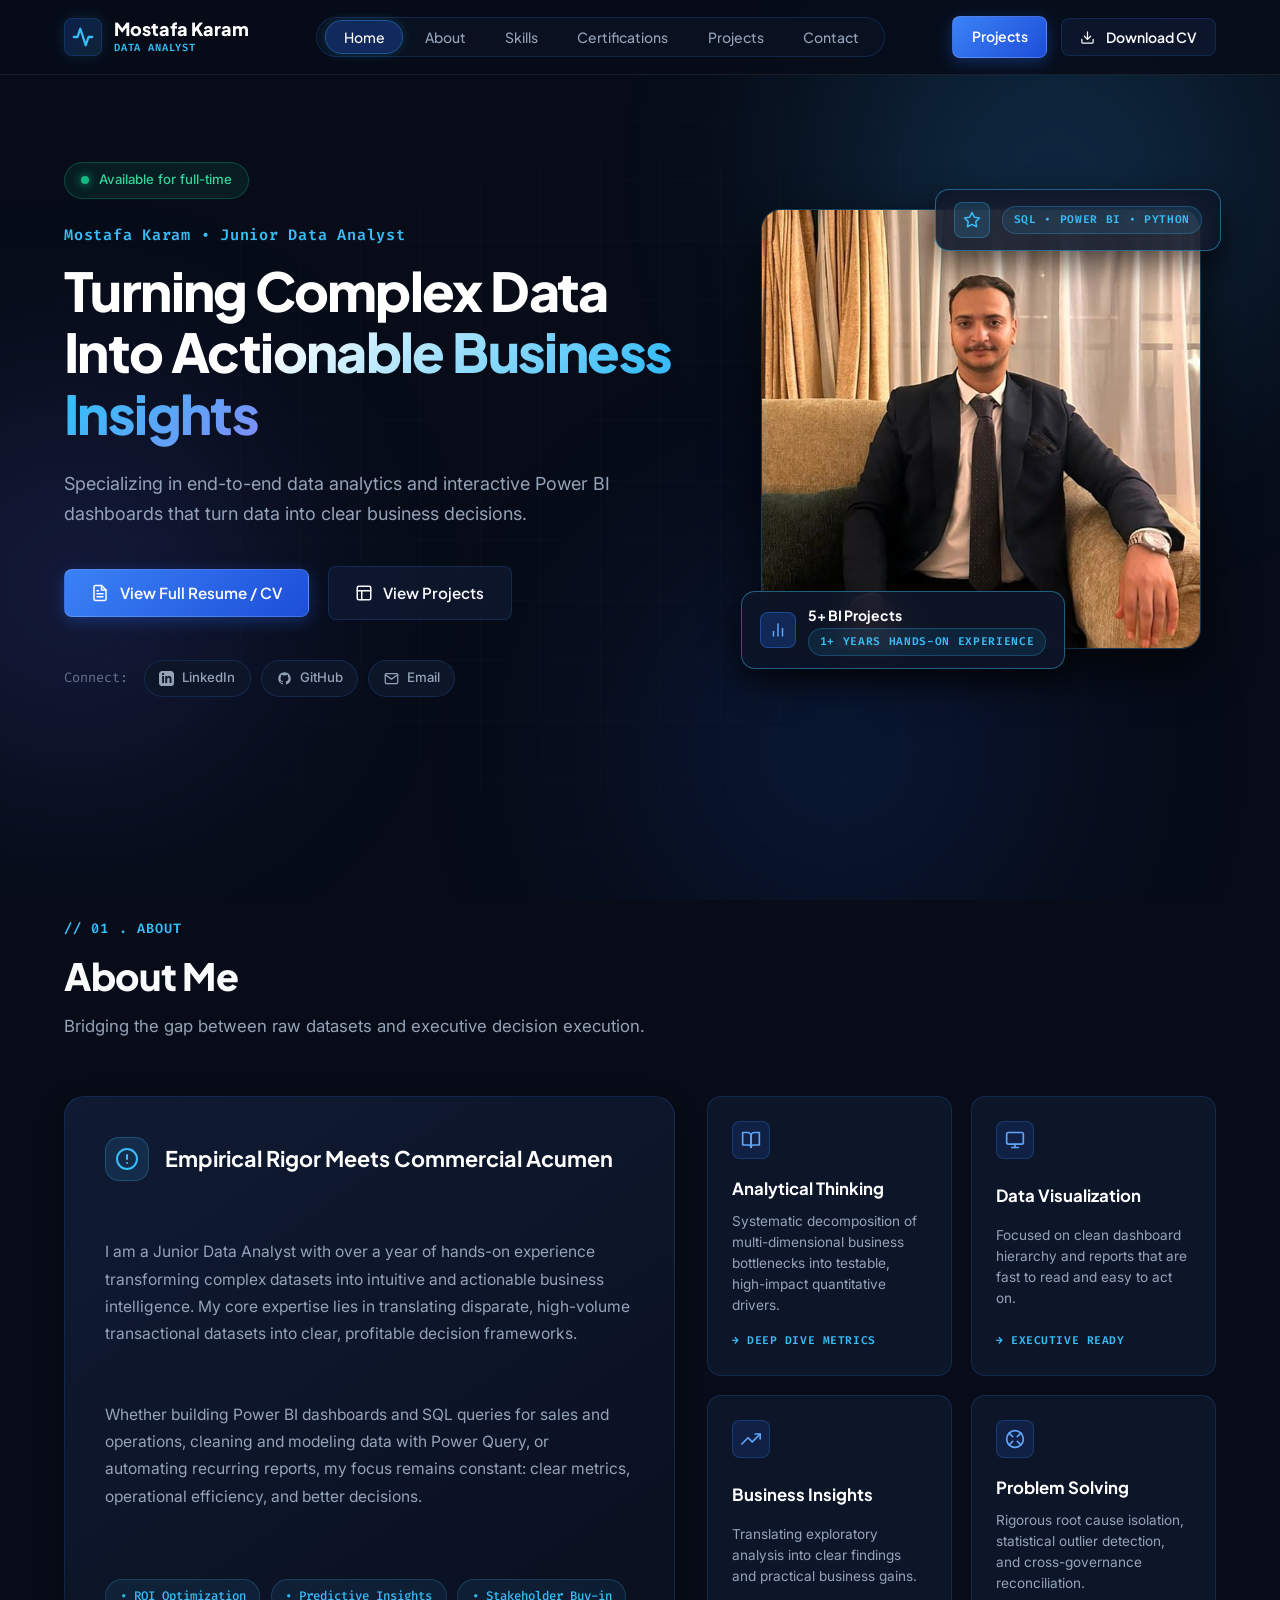
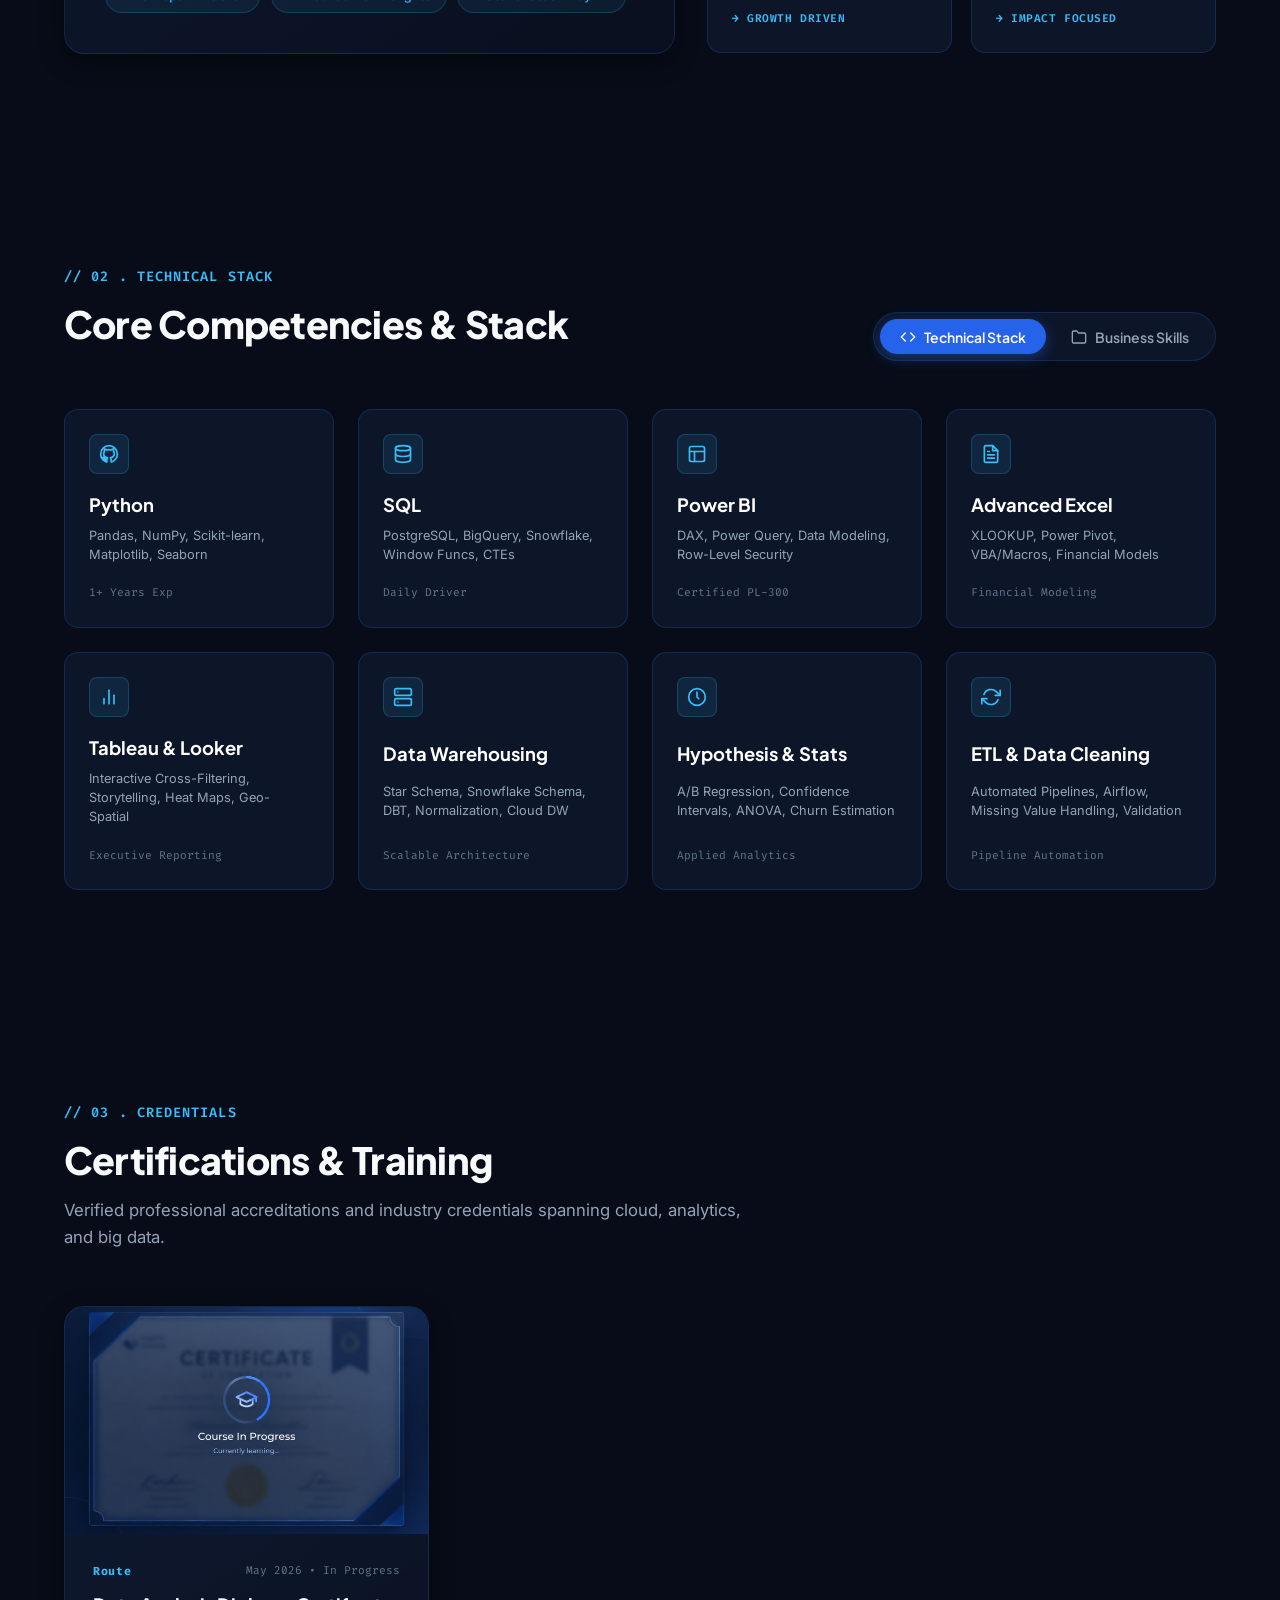
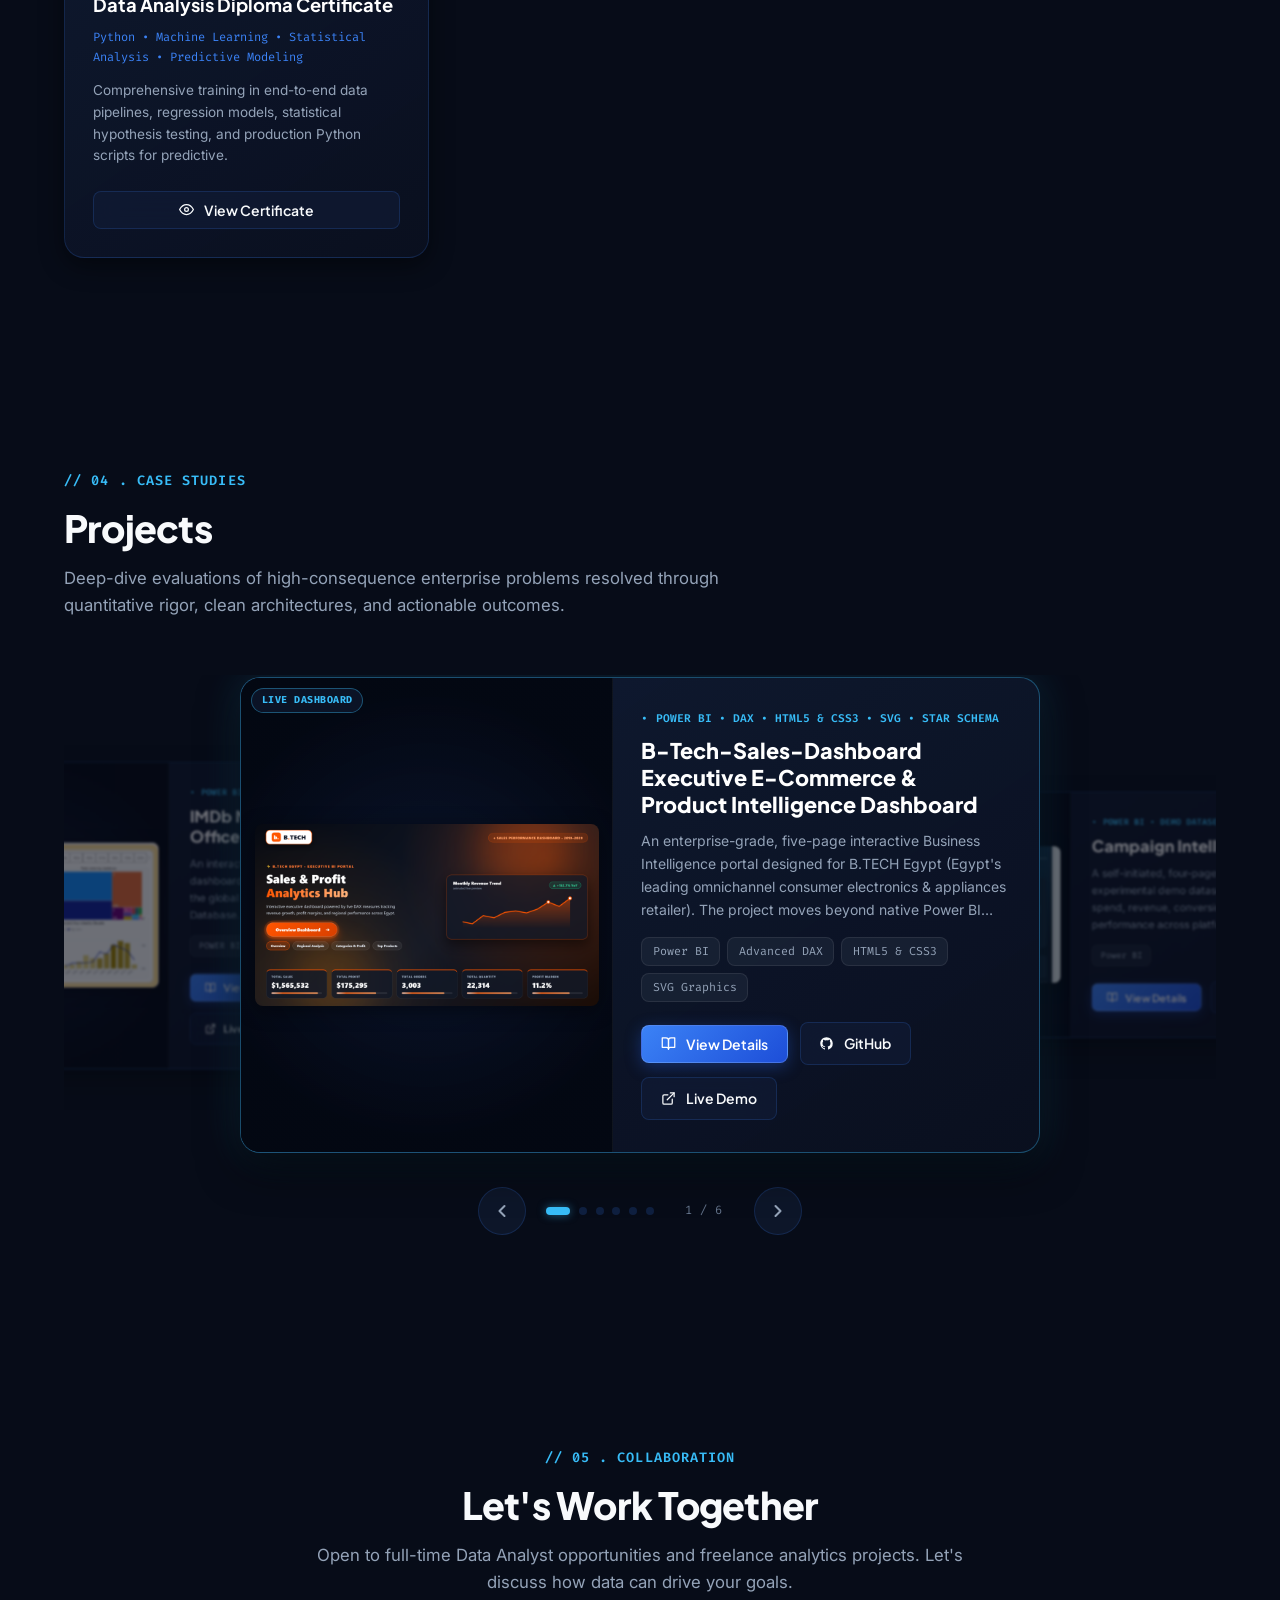
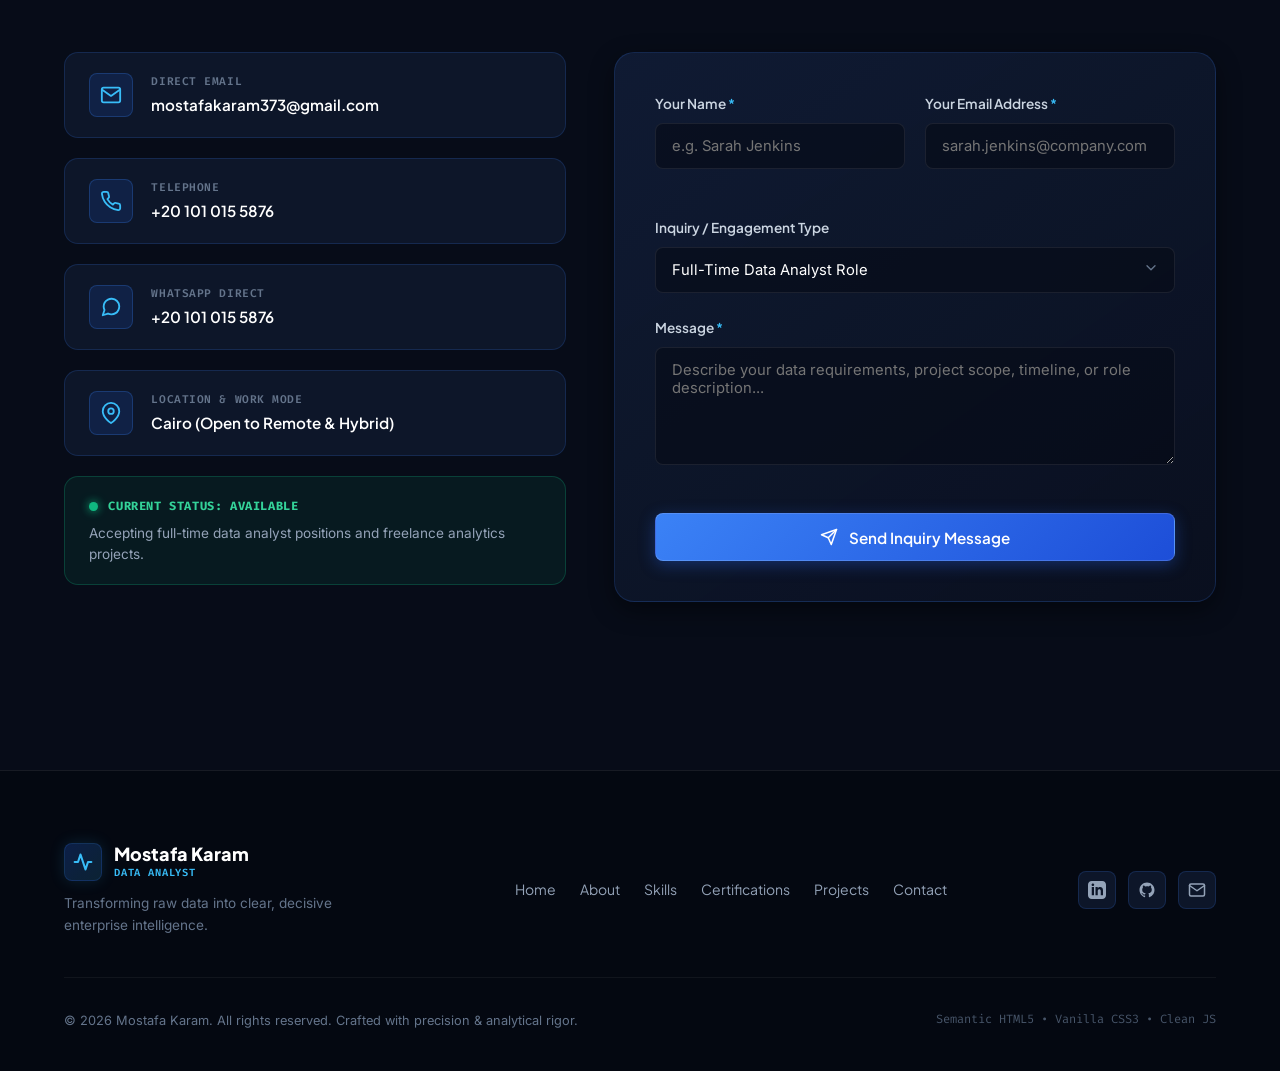
==== commit 2d21a0b6: "Align site copy with CV: honest wording, 5+ projects stat, fix dead cert verify button prep, phone f" ====
--- a/index.html
+++ b/index.html
@@ -91,7 +91,7 @@
           </h1>
 
           <p class="hero-desc">
-            Specializing in end-to-end data analytics, statistical modeling, and interactive executive dashboards that optimize decision-making and drive measurable revenue growth.
+            Specializing in end-to-end data analytics and interactive Power BI dashboards that turn data into clear business decisions.
           </p>
 
           <div class="hero-actions">
@@ -169,8 +169,8 @@
                 </svg>
               </div>
               <div class="badge-text">
-                <span class="badge-val">15+ Dashboards</span>
-                <span class="badge-tag">1+ Years Enterprise Experience</span>
+                <span class="badge-val">5+ BI Projects</span>
+                <span class="badge-tag">1+ Years Hands-On Experience</span>
               </div>
             </div>
           </div>
@@ -203,10 +203,10 @@
             </div>
             
             <p class="about-text">
-              I am a Junior Data Analyst with over 1+ years of experience transforming complex datasets into intuitive and actionable business intelligence. My core expertise lies in translating disparate, high-volume transactional datasets into clear, profitable decision frameworks.
+              I am a Junior Data Analyst with over a year of hands-on experience transforming complex datasets into intuitive and actionable business intelligence. My core expertise lies in translating disparate, high-volume transactional datasets into clear, profitable decision frameworks.
             </p>
             <p class="about-text">
-              Whether partnering directly with C-suite executives to model market trends, building robust automated ETL/Power BI pipelines, or creating retention cohort models, my focus remains constant: operational efficiency, customer lifetime value expansion, and margin protection.
+              Whether building Power BI dashboards and SQL queries for sales and operations, cleaning and modeling data with Power Query, or automating recurring reports, my focus remains constant: clear metrics, operational efficiency, and better decisions.
             </p>
 
             <div class="pill-tags-row">
@@ -241,7 +241,7 @@
                 </svg>
               </div>
               <h4 class="pillar-title">Data Visualization</h4>
-              <p class="pillar-desc">Hyper-focused on clean dashboard hierarchy and rapid cognitive assimilation for executive leadership.</p>
+              <p class="pillar-desc">Focused on clean dashboard hierarchy and reports that are fast to read and easy to act on.</p>
               <span class="pillar-footer">&rarr; EXECUTIVE READY</span>
             </div>
 
@@ -254,7 +254,7 @@
                 </svg>
               </div>
               <h4 class="pillar-title">Business Insights</h4>
-              <p class="pillar-desc">Translating exploratory queries into multi-million dollar revenue opportunities and real-world operational gains.</p>
+              <p class="pillar-desc">Translating exploratory analysis into clear findings and practical business gains.</p>
               <span class="pillar-footer">&rarr; GROWTH DRIVEN</span>
             </div>
 
@@ -375,7 +375,7 @@
         <div class="section-header reveal-element text-center">
           <span class="section-tag">// 05 . COLLABORATION</span>
           <h2 class="section-title">Let's Work Together</h2>
-          <p class="section-subtitle">Open to full-time Data Analyst opportunities, consulting engagements, and analytics strategy consultations. Let's discuss how data can drive your goals.</p>
+          <p class="section-subtitle">Open to full-time Data Analyst opportunities and freelance analytics projects. Let's discuss how data can drive your goals.</p>
         </div>
 
         <div class="contact-layout">
@@ -404,7 +404,7 @@
               </div>
               <div class="contact-card-details">
                 <span class="contact-card-label">TELEPHONE</span>
-                <span class="contact-card-val">01010155876</span>
+                <span class="contact-card-val">+20 101 015 5876</span>
               </div>
             </a>
 
@@ -417,7 +417,7 @@
               </div>
               <div class="contact-card-details">
                 <span class="contact-card-label">WHATSAPP DIRECT</span>
-                <span class="contact-card-val">01010155876</span>
+                <span class="contact-card-val">+20 101 015 5876</span>
               </div>
             </a>
 
@@ -441,7 +441,7 @@
                 <span class="status-indicator-dot"></span>
                 <span class="avail-title">CURRENT STATUS: AVAILABLE</span>
               </div>
-              <p class="avail-desc">Accepting full-time data analyst positions, contract BI architectures, and specialized consulting engagements.</p>
+              <p class="avail-desc">Accepting full-time data analyst positions and freelance analytics projects.</p>
             </div>
           </div>
 
@@ -467,7 +467,7 @@
                   <select id="inquiryType" name="inquiryType" class="form-control">
                     <option value="Full-Time Employment">Full-Time Data Analyst Role</option>
                     <option value="BI Dashboard Project">BI Dashboard &amp; Reporting Project</option>
-                    <option value="Contract Consulting">Analytics Consulting &amp; Modeling</option>
+                    <option value="Freelance Project">Freelance Analytics Project</option>
                     <option value="Data Pipeline Audit">ETL / SQL Pipeline Optimization</option>
                     <option value="Other Inquiry">Other Inquiry</option>
                   </select>
@@ -640,7 +640,7 @@
             <div class="cv-contact-col">
               <p>📍 Cairo &bull; Remote Eligible</p>
               <p>✉️ mostafakaram373@gmail.com</p>
-              <p>📞 01010155876</p>
+              <p>📞 +20 101 015 5876</p>
               <p>🔗https://github.com/mostafakaram893 </p>
             </div>
           </div>
@@ -649,7 +649,7 @@
           <div class="cv-section">
             <h3 class="cv-section-title">Professional Executive Summary</h3>
             <p class="cv-text">
-              Analytical and results-oriented Junior Data Analyst with 1+ years of experience delivering actionable intelligence across retail, SaaS, and financial operations. Expert at architecting automated ETL workflows in SQL &amp; Python, engineering scalable Power BI semantic models, and communicating statistical findings directly to executive leaders to unlock margin gains.
+              Junior Data Analyst with hands-on experience building end-to-end analytics projects: querying and modeling data in SQL Server, transforming data with Power Query, and building interactive Power BI dashboards with custom DAX measures. Delivered 5+ portfolio projects across sales, retail, marketing, education, and healthcare datasets.
             </p>
           </div>
 
@@ -694,7 +694,7 @@
                   <h4 class="cv-role">Data Analyst Intern</h4>
                   <span class="cv-company">Data Intelligence</span>
                 </div>
-                <span class="cv-date">3-MONTH INTERNSHIP, SENIOR YEAR</span>
+                <span class="cv-date">APR 2025 &ndash; JUN 2025</span>
               </div>
               <ul class="cv-bullets">
                 <li>Supported the analytics team with Power BI dashboards, SQL queries, and data cleaning over a 3-month internship.</li>
